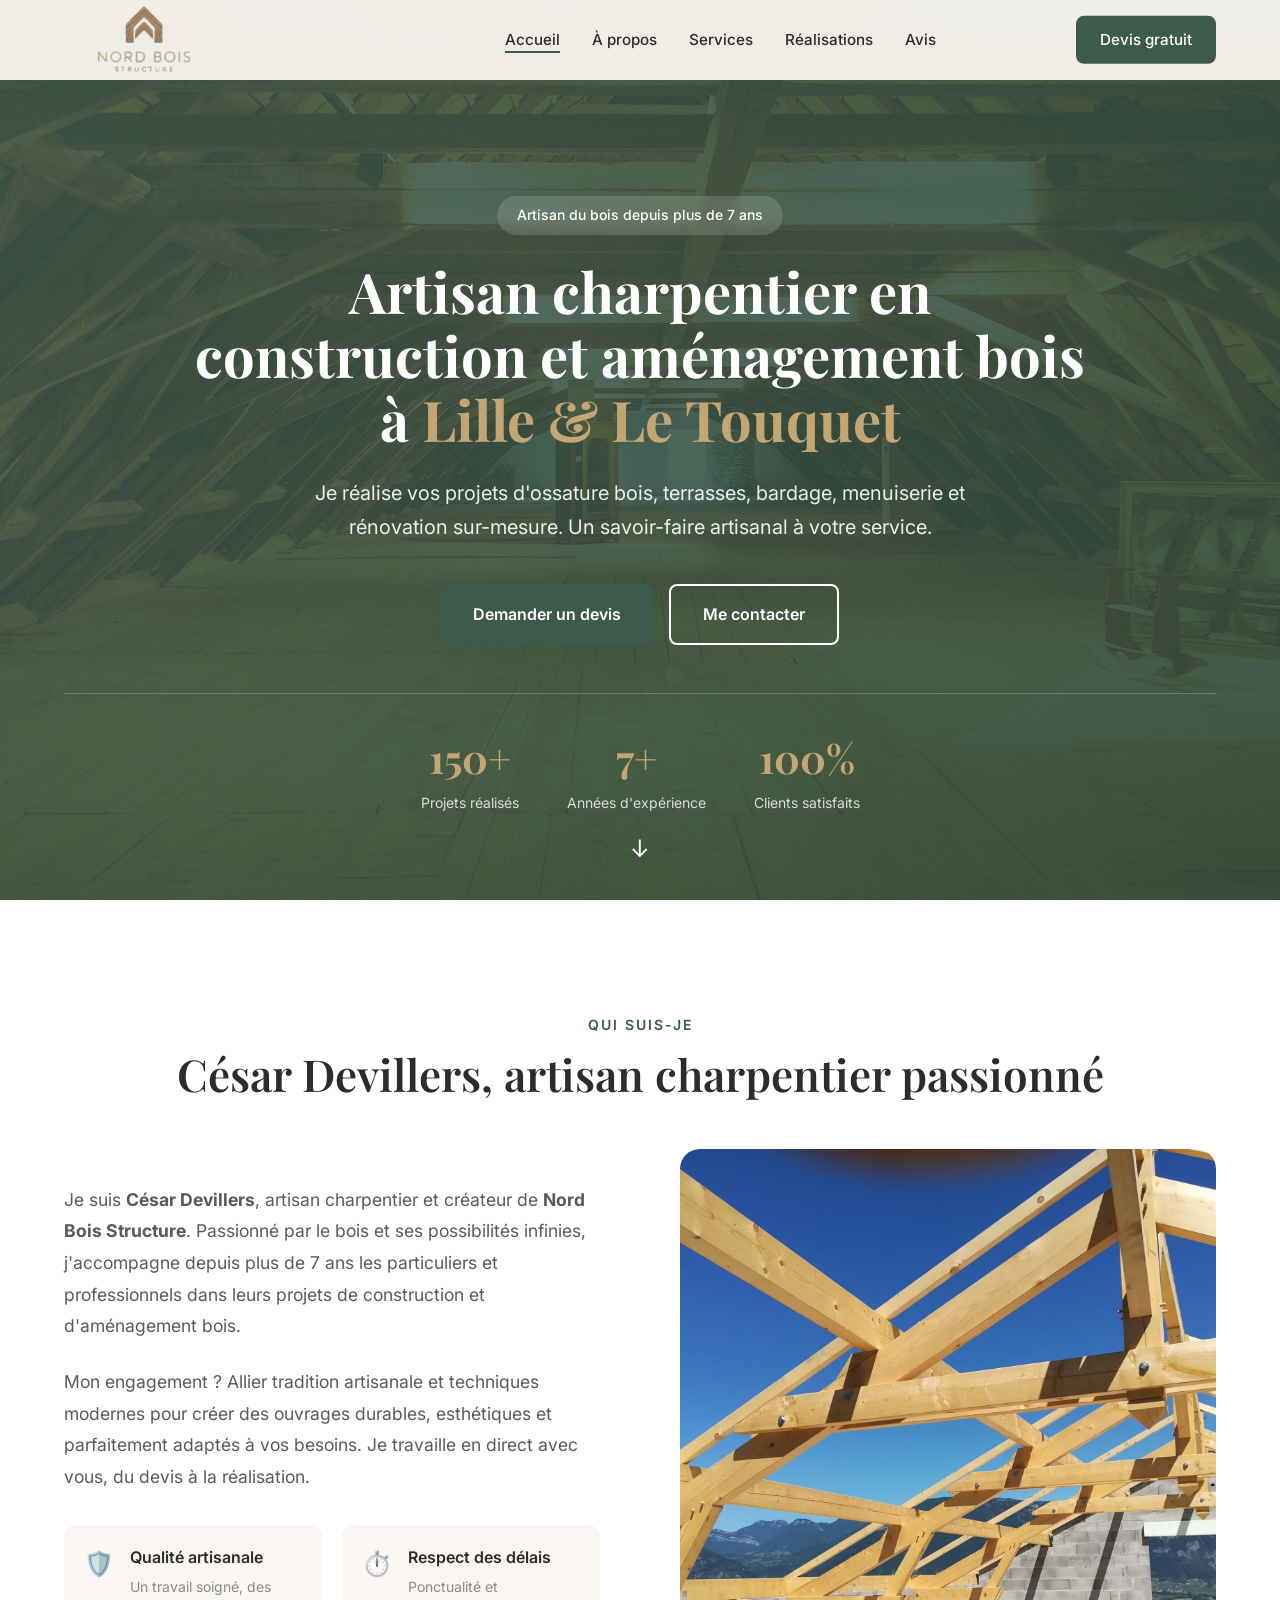
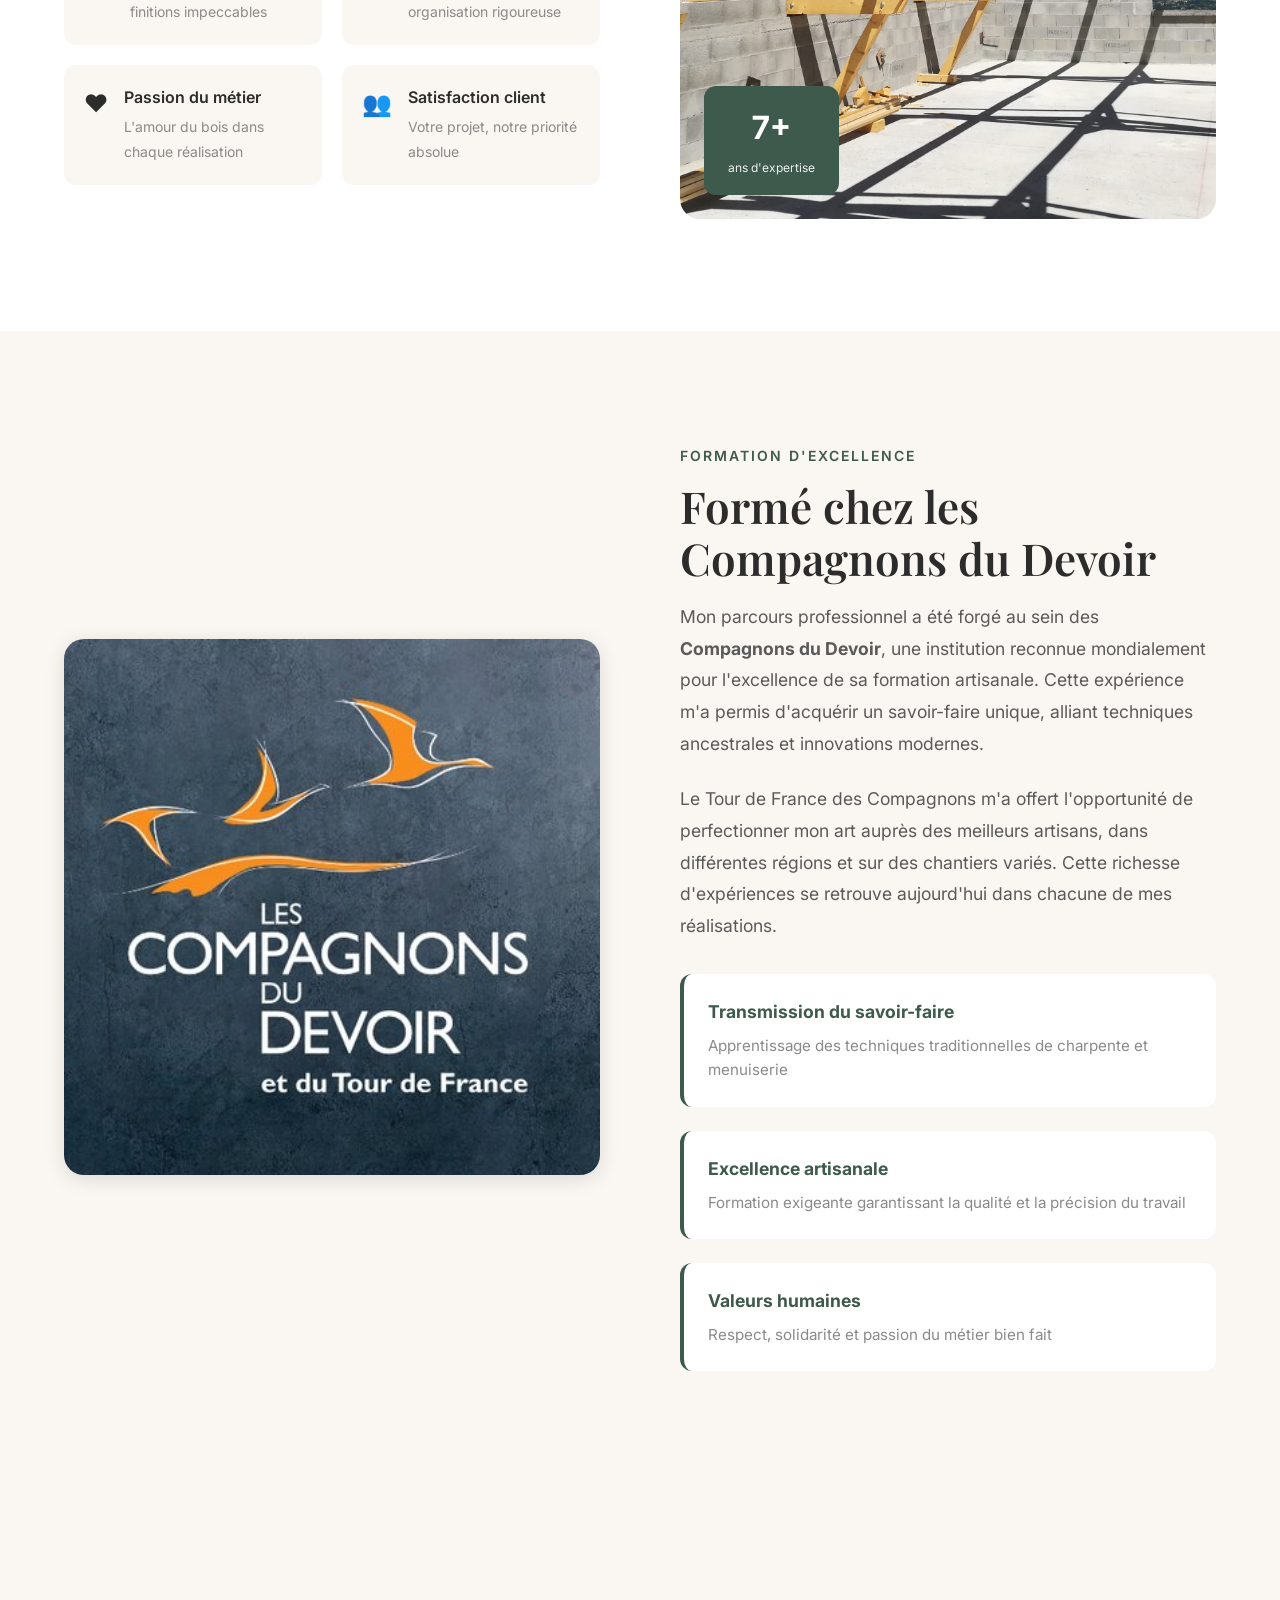
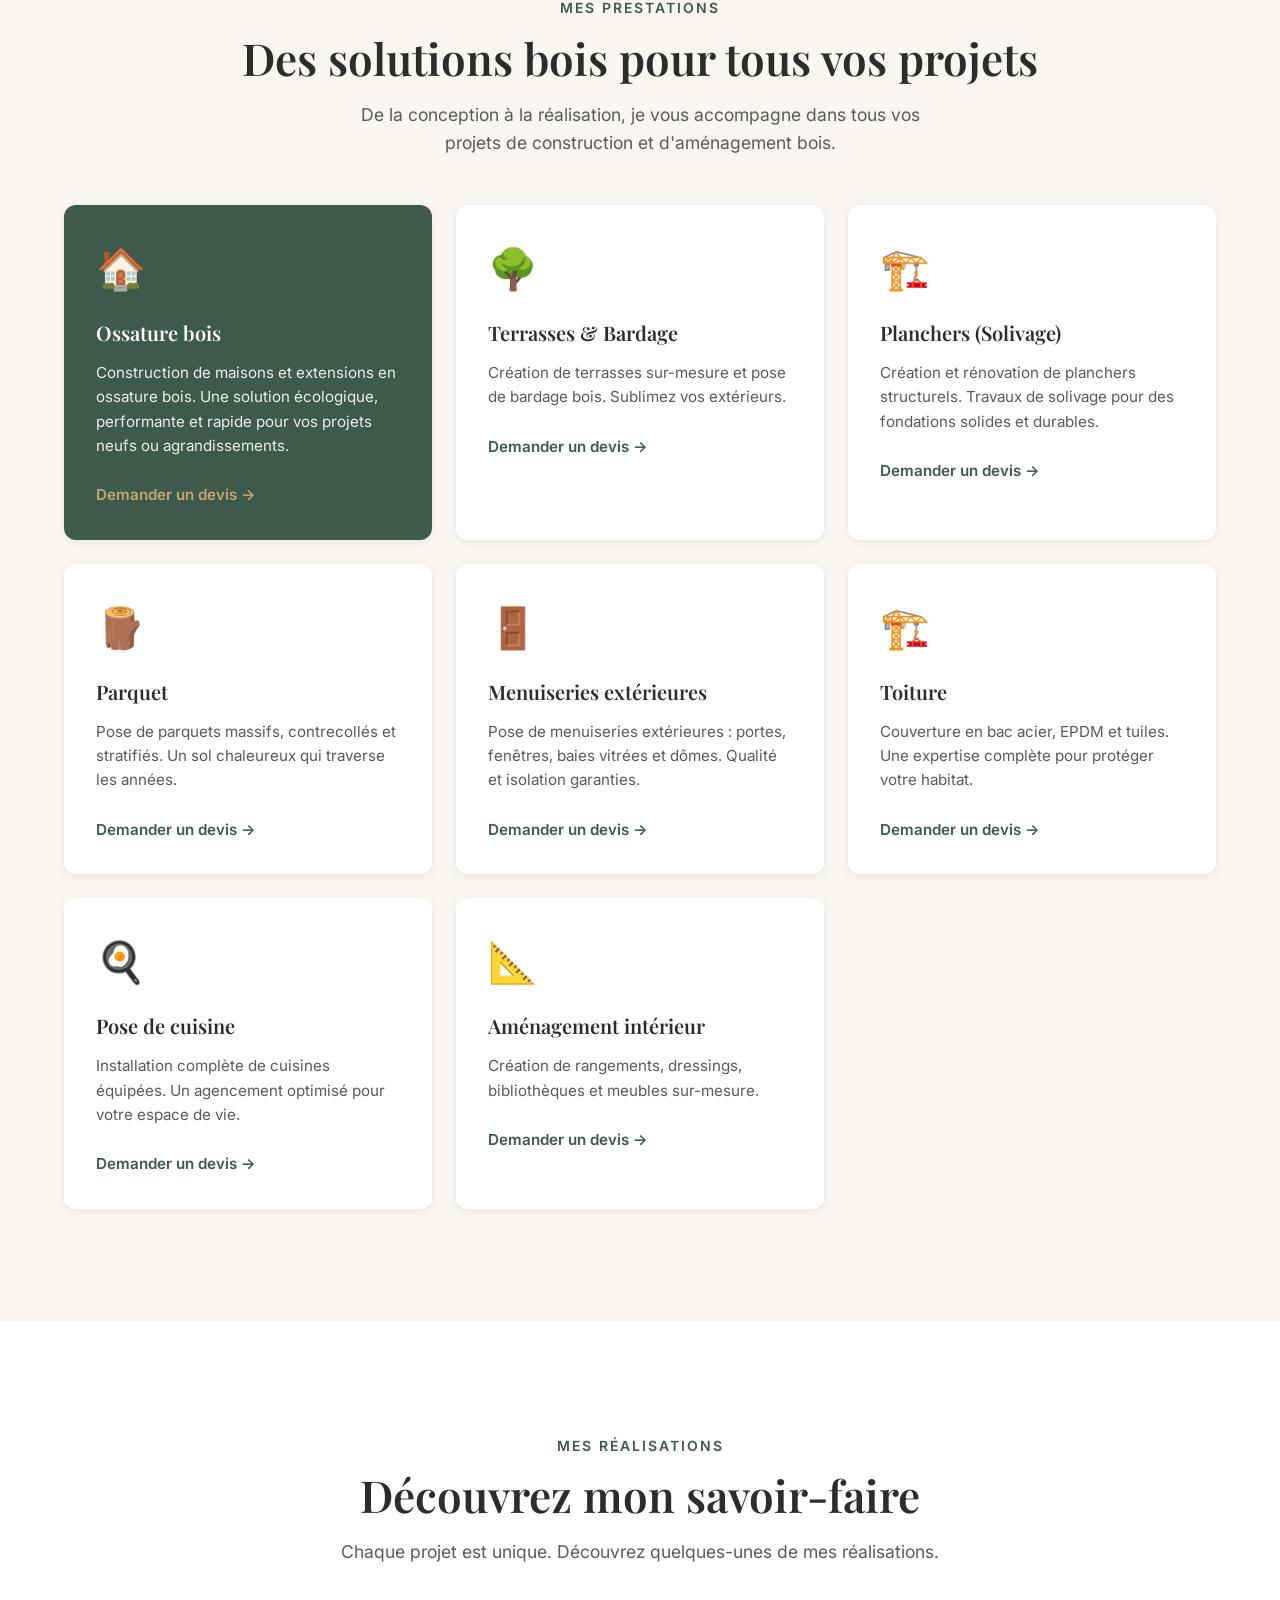
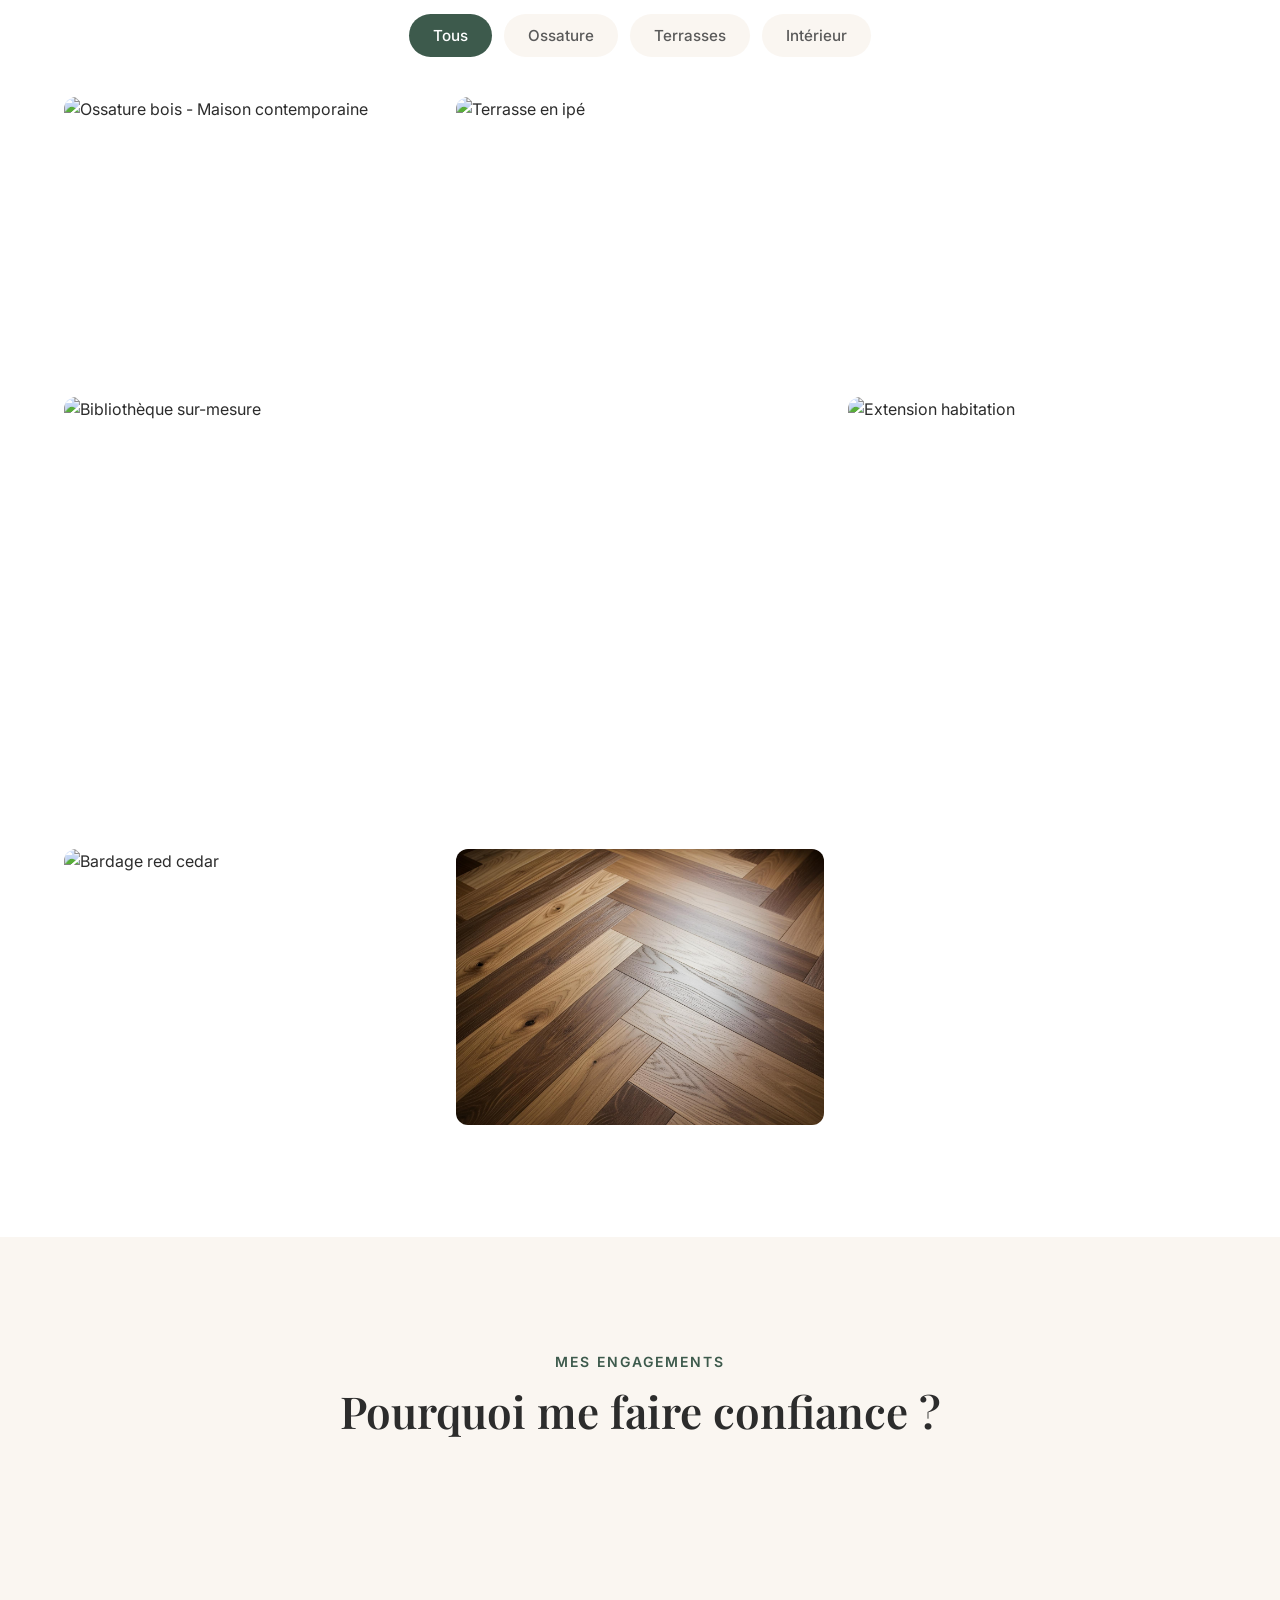
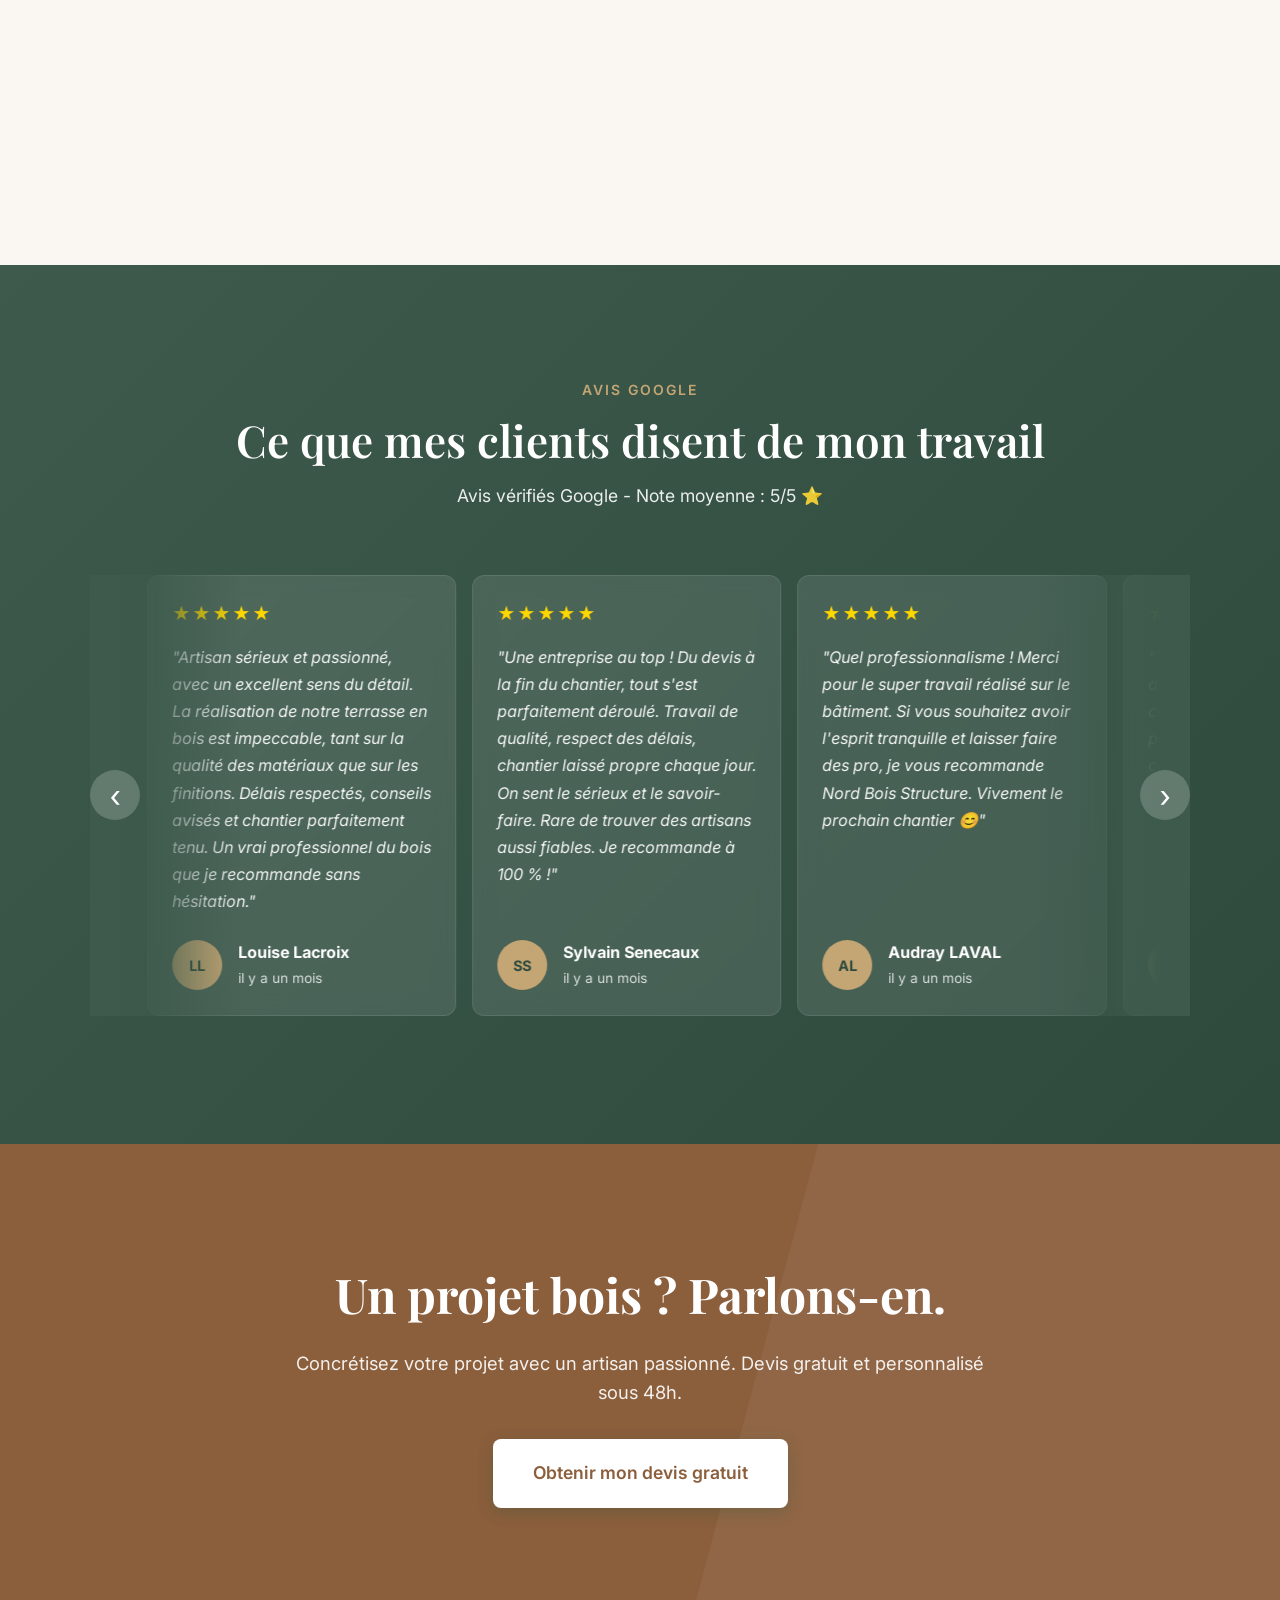
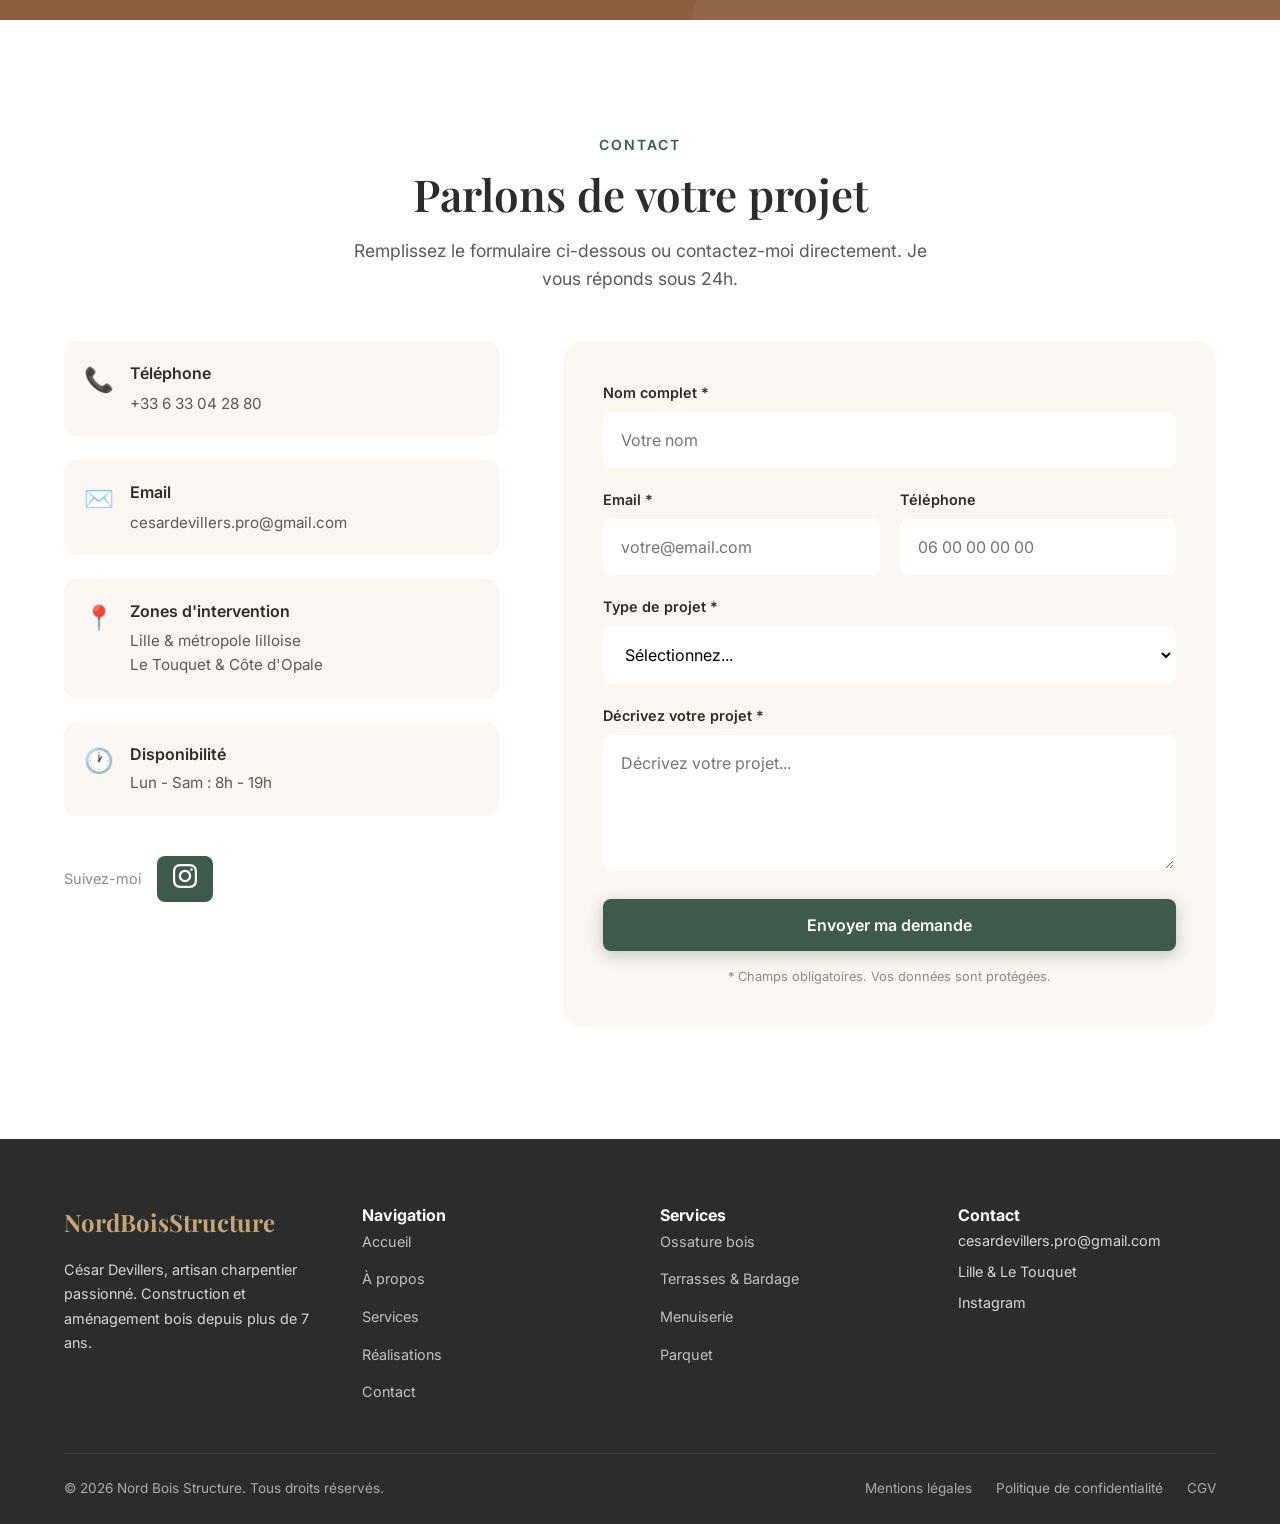
==== index.html @ 125dcd9b "Ajout section Compagnons du Devoir et agrandissement du logo" ====
<!DOCTYPE html>
<html lang="fr">
<head>
<!-- Google tag (gtag.js) -->
<script async src="https://www.googletagmanager.com/gtag/js?id=G-N9HP4LDD3Y"></script>
<script>
  window.dataLayer = window.dataLayer || [];
  function gtag(){dataLayer.push(arguments);}
  gtag('js', new Date());

  gtag('config', 'G-N9HP4LDD3Y');
</script>
    <meta charset="UTF-8">
    <meta name="viewport" content="width=device-width, initial-scale=1.0">
    <meta name="description" content="Nord Bois Structure - Expert en construction et aménagement bois à Lille & Le Touquet. Ossature bois, terrasses, bardage, menuiserie et rénovation sur-mesure.">
    <meta name="keywords" content="construction bois, ossature bois, terrasse bois, bardage, menuiserie, Lille, Le Touquet, artisan bois">
    <title>Nord Bois Structure | Construction & Aménagement Bois à Lille & Le Touquet</title>
    <link rel="icon" type="image/svg+xml" href="assets/favicon.svg">
    <link rel="preconnect" href="https://fonts.googleapis.com">
    <link rel="preconnect" href="https://fonts.gstatic.com" crossorigin>
    <link href="https://fonts.googleapis.com/css2?family=Playfair+Display:wght@400;500;600;700&family=Inter:wght@300;400;500;600;700&display=swap" rel="stylesheet">
    <link rel="stylesheet" href="css/style.css?v=10">
</head>
<body>
    <header class="header" id="header">
        <nav class="nav container">
            <a href="#" class="nav__logo">
                <img src="assets/logo.png?v=5" alt="Nord Bois Structure" class="nav__logo-img">
            </a>
            <div class="nav__menu" id="nav-menu">
                <ul class="nav__list nav__list--center">
                    <li><a href="#accueil" class="nav__link">Accueil</a></li>
                    <li><a href="#apropos" class="nav__link">À propos</a></li>
                    <li><a href="#services" class="nav__link">Services</a></li>
                    <li><a href="#realisations" class="nav__link">Réalisations</a></li>
                    <li><a href="#temoignages" class="nav__link">Avis</a></li>
                </ul>
                <a href="#contact" class="nav__link nav__link--cta">Devis gratuit</a>
                <button class="nav__close" id="nav-close" aria-label="Fermer">×</button>
            </div>
            <button class="nav__toggle" id="nav-toggle" aria-label="Menu">☰</button>
        </nav>
    </header>

    <main>
        <section class="hero" id="accueil">
            <div class="hero__overlay"></div>
            <div class="hero__content container">
                <span class="hero__badge">Artisan du bois depuis plus de 7 ans</span>
                <h1 class="hero__title">Artisan charpentier en construction et aménagement bois à <span class="text-accent">Lille & Le Touquet</span></h1>
                <p class="hero__subtitle">Je réalise vos projets d'ossature bois, terrasses, bardage, menuiserie et rénovation sur-mesure. Un savoir-faire artisanal à votre service.</p>
                <div class="hero__buttons">
                    <a href="#contact" class="btn btn--primary">Demander un devis</a>
                    <a href="#contact" class="btn btn--secondary">Me contacter</a>
                </div>
                <div class="hero__stats">
                    <div class="hero__stat"><span class="hero__stat-number">150+</span><span class="hero__stat-label">Projets réalisés</span></div>
                    <div class="hero__stat"><span class="hero__stat-number">7+</span><span class="hero__stat-label">Années d'expérience</span></div>
                    <div class="hero__stat"><span class="hero__stat-number">100%</span><span class="hero__stat-label">Clients satisfaits</span></div>
                </div>
            </div>
            <a href="#apropos" class="hero__scroll" aria-label="Défiler">↓</a>
        </section>

        <section class="about section" id="apropos">
            <div class="container">
                <div class="section__header">
                    <span class="section__subtitle">Qui suis-je</span>
                    <h2 class="section__title">César Devillers, artisan charpentier passionné</h2>
                </div>
                <div class="about__grid">
                    <div class="about__content">
                        <p>Je suis <strong>César Devillers</strong>, artisan charpentier et créateur de <strong>Nord Bois Structure</strong>. Passionné par le bois et ses possibilités infinies, j'accompagne depuis plus de 7 ans les particuliers et professionnels dans leurs projets de construction et d'aménagement bois.</p>
                        <p>Mon engagement ? Allier tradition artisanale et techniques modernes pour créer des ouvrages durables, esthétiques et parfaitement adaptés à vos besoins. Je travaille en direct avec vous, du devis à la réalisation.</p>
                        <div class="about__values">
                            <div class="about__value"><div class="about__value-icon">🛡️</div><div><h3>Qualité artisanale</h3><p>Un travail soigné, des finitions impeccables</p></div></div>
                            <div class="about__value"><div class="about__value-icon">⏱️</div><div><h3>Respect des délais</h3><p>Ponctualité et organisation rigoureuse</p></div></div>
                            <div class="about__value"><div class="about__value-icon">❤️</div><div><h3>Passion du métier</h3><p>L'amour du bois dans chaque réalisation</p></div></div>
                            <div class="about__value"><div class="about__value-icon">👥</div><div><h3>Satisfaction client</h3><p>Votre projet, notre priorité absolue</p></div></div>
                        </div>
                    </div>
                    <div class="about__image">
                        <div class="about__image-wrapper">
                            <div class="about__image-placeholder"></div>
                            <div class="about__image-badge"><span>7+</span><small>ans d'expertise</small></div>
                        </div>
                    </div>
                </div>
            </div>
        </section>

        <section class="compagnons section">
            <div class="container">
                <div class="compagnons__grid">
                    <div class="compagnons__image">
                        <img src="assets/Compagnons-du-devoir-8.jpg" alt="Compagnons du Devoir" class="compagnons__img">
                    </div>
                    <div class="compagnons__content">
                        <span class="section__subtitle">Formation d'excellence</span>
                        <h2 class="section__title">Formé chez les Compagnons du Devoir</h2>
                        <p>Mon parcours professionnel a été forgé au sein des <strong>Compagnons du Devoir</strong>, une institution reconnue mondialement pour l'excellence de sa formation artisanale. Cette expérience m'a permis d'acquérir un savoir-faire unique, alliant techniques ancestrales et innovations modernes.</p>
                        <p>Le Tour de France des Compagnons m'a offert l'opportunité de perfectionner mon art auprès des meilleurs artisans, dans différentes régions et sur des chantiers variés. Cette richesse d'expériences se retrouve aujourd'hui dans chacune de mes réalisations.</p>
                        <div class="compagnons__highlights">
                            <div class="compagnons__highlight">
                                <strong>Transmission du savoir-faire</strong>
                                <p>Apprentissage des techniques traditionnelles de charpente et menuiserie</p>
                            </div>
                            <div class="compagnons__highlight">
                                <strong>Excellence artisanale</strong>
                                <p>Formation exigeante garantissant la qualité et la précision du travail</p>
                            </div>
                            <div class="compagnons__highlight">
                                <strong>Valeurs humaines</strong>
                                <p>Respect, solidarité et passion du métier bien fait</p>
                            </div>
                        </div>
                    </div>
                </div>
            </div>
        </section>

        <section class="services section" id="services">
            <div class="container">
                <div class="section__header">
                    <span class="section__subtitle">Mes prestations</span>
                    <h2 class="section__title">Des solutions bois pour tous vos projets</h2>
                    <p class="section__description">De la conception à la réalisation, je vous accompagne dans tous vos projets de construction et d'aménagement bois.</p>
                </div>
                <div class="services__grid">
                    <article class="service-card service-card--featured"><div class="service-card__icon">🏠</div><h3>Ossature bois</h3><p>Construction de maisons et extensions en ossature bois. Une solution écologique, performante et rapide pour vos projets neufs ou agrandissements.</p><a href="#contact" class="service-card__link">Demander un devis →</a></article>
                    <article class="service-card"><div class="service-card__icon">🌳</div><h3>Terrasses & Bardage</h3><p>Création de terrasses sur-mesure et pose de bardage bois. Sublimez vos extérieurs.</p><a href="#contact" class="service-card__link">Demander un devis →</a></article>
                    <article class="service-card"><div class="service-card__icon">🏗️</div><h3>Planchers (Solivage)</h3><p>Création et rénovation de planchers structurels. Travaux de solivage pour des fondations solides et durables.</p><a href="#contact" class="service-card__link">Demander un devis →</a></article>
                    <article class="service-card"><div class="service-card__icon">🪵</div><h3>Parquet</h3><p>Pose de parquets massifs, contrecollés et stratifiés. Un sol chaleureux qui traverse les années.</p><a href="#contact" class="service-card__link">Demander un devis →</a></article>
                    <article class="service-card"><div class="service-card__icon">🚪</div><h3>Menuiseries extérieures</h3><p>Pose de menuiseries extérieures : portes, fenêtres, baies vitrées et dômes. Qualité et isolation garanties.</p><a href="#contact" class="service-card__link">Demander un devis →</a></article>
                    <article class="service-card"><div class="service-card__icon">🏗️</div><h3>Toiture</h3><p>Couverture en bac acier, EPDM et tuiles. Une expertise complète pour protéger votre habitat.</p><a href="#contact" class="service-card__link">Demander un devis →</a></article>
                    <article class="service-card"><div class="service-card__icon">🍳</div><h3>Pose de cuisine</h3><p>Installation complète de cuisines équipées. Un agencement optimisé pour votre espace de vie.</p><a href="#contact" class="service-card__link">Demander un devis →</a></article>
                    <article class="service-card"><div class="service-card__icon">📐</div><h3>Aménagement intérieur</h3><p>Création de rangements, dressings, bibliothèques et meubles sur-mesure.</p><a href="#contact" class="service-card__link">Demander un devis →</a></article>
                </div>
            </div>
        </section>

        <section class="gallery section" id="realisations">
            <div class="container">
                <div class="section__header">
                    <span class="section__subtitle">Mes réalisations</span>
                    <h2 class="section__title">Découvrez mon savoir-faire</h2>
                    <p class="section__description">Chaque projet est unique. Découvrez quelques-unes de mes réalisations.</p>
                </div>
                <div class="gallery__filters">
                    <button class="gallery__filter active" data-filter="all">Tous</button>
                    <button class="gallery__filter" data-filter="ossature">Ossature</button>
                    <button class="gallery__filter" data-filter="terrasse">Terrasses</button>
                    <button class="gallery__filter" data-filter="interieur">Intérieur</button>
                </div>
                <div class="gallery__grid">
                    <div class="gallery__item" data-category="ossature"><img src="assets/view-modern-construction-site.jpg" alt="Ossature bois - Maison contemporaine" class="gallery__img"><div class="gallery__overlay"><span>Ossature bois</span><h3>Maison contemporaine</h3></div></div>
                    <div class="gallery__item" data-category="terrasse"><img src="assets/terrace-with-wooden-table-plants.jpg" alt="Terrasse en ipé" class="gallery__img"><div class="gallery__overlay"><span>Terrasse</span><h3>Terrasse en ipé</h3></div></div>
                    <div class="gallery__item gallery__item--large" data-category="interieur"><img src="assets/daniel-chen-SoNaNOFT974-unsplash.jpg" alt="Bibliothèque sur-mesure" class="gallery__img"><div class="gallery__overlay"><span>Intérieur</span><h3>Bibliothèque sur-mesure</h3></div></div>
                    <div class="gallery__item" data-category="ossature"><img src="assets/photorealistic-wooden-house-with-timber-structure.jpg" alt="Extension habitation" class="gallery__img"><div class="gallery__overlay"><span>Extension</span><h3>Extension habitation</h3></div></div>
                    <div class="gallery__item" data-category="terrasse"><img src="assets/wooden-panels-with-striped-pattern-background.jpg" alt="Bardage red cedar" class="gallery__img"><div class="gallery__overlay"><span>Bardage</span><h3>Bardage red cedar</h3></div></div>
                    <div class="gallery__item" data-category="interieur"><img src="assets/herringbone-wood-flooring-texture.jpg" alt="Parquet point de Hongrie" class="gallery__img"><div class="gallery__overlay"><span>Parquet</span><h3>Parquet point de Hongrie</h3></div></div>
                </div>
            </div>
        </section>

        <section class="commitments section">
            <div class="container">
                <div class="section__header section__header--center">
                    <span class="section__subtitle">Mes engagements</span>
                    <h2 class="section__title">Pourquoi me faire confiance ?</h2>
                </div>
                <div class="commitments__grid">
                    <div class="commitment"><div class="commitment__icon">📋</div><h3>Devis gratuit</h3><p>Estimation détaillée et transparente, sans engagement.</p></div>
                    <div class="commitment"><div class="commitment__icon">⏰</div><h3>Respect des délais</h3><p>Planning rigoureux et communication régulière.</p></div>
                    <div class="commitment"><div class="commitment__icon">🌲</div><h3>Matériaux de qualité</h3><p>Sélection rigoureuse de bois certifiés et durables.</p></div>
                    <div class="commitment"><div class="commitment__icon">✨</div><h3>Travail sur-mesure</h3><p>Chaque projet est unique, adapté à vos besoins.</p></div>
                    <div class="commitment"><div class="commitment__icon">👍</div><h3>Garantie satisfaction</h3><p>Votre satisfaction est notre priorité absolue.</p></div>
                </div>
            </div>
        </section>

        <section class="testimonials section" id="temoignages">
            <div class="container">
                <div class="section__header">
                    <span class="section__subtitle">Avis Google</span>
                    <h2 class="section__title">Ce que mes clients disent de mon travail</h2>
                    <p class="section__description">Avis vérifiés Google - Note moyenne : 5/5 ⭐</p>
                </div>
                <div class="testimonials__slider-wrapper">
                    <button class="testimonials__arrow testimonials__arrow--prev" aria-label="Avis précédent">‹</button>
                    <div class="testimonials__slider" data-total-original="7">
                    <!-- Clone des 3 derniers avis pour transition fluide vers la gauche -->
                    <div class="testimonial testimonial--clone">
                        <div class="testimonial__stars">★★★★★</div>
                        <blockquote>"Super boulot pour la pose du parquet, travail propre et soigné. Je recommande"</blockquote>
                        <div class="testimonial__author">
                            <div class="testimonial__avatar">AB</div>
                            <div><strong>Aurélien Boitte</strong><span>il y a un mois</span></div>
                        </div>
                    </div>
                    <div class="testimonial testimonial--clone">
                        <div class="testimonial__stars">★★★★★</div>
                        <blockquote>"Excellent travail de la part de Nord Bois Structure pour nos travaux de toiture, bardage et plancher. Travail rapide, soigné et de qualité. Le timing annoncé a été respecté de A à Z. Je referais appel à eux sans hésiter, vous pouvez leur confier vos projets les yeux fermés !"</blockquote>
                        <div class="testimonial__author">
                            <div class="testimonial__avatar">GD</div>
                            <div><strong>Gregory DESCHEEMAEKER</strong><span>il y a un mois</span></div>
                        </div>
                    </div>
                    <div class="testimonial testimonial--clone">
                        <div class="testimonial__stars">★★★★★</div>
                        <blockquote>"Travail soigné pour des travaux de charpente, carport, bardage et terrasse. Merci César on est ravi du rendu"</blockquote>
                        <div class="testimonial__author">
                            <div class="testimonial__avatar">GG</div>
                            <div><strong>Gauthier GROMEZ</strong><span>il y a un mois</span></div>
                        </div>
                    </div>
                    <!-- Avis originaux -->
                    <div class="testimonial">
                        <div class="testimonial__stars">★★★★★</div>
                        <blockquote>"Artisan sérieux et passionné, avec un excellent sens du détail. La réalisation de notre terrasse en bois est impeccable, tant sur la qualité des matériaux que sur les finitions. Délais respectés, conseils avisés et chantier parfaitement tenu. Un vrai professionnel du bois que je recommande sans hésitation."</blockquote>
                        <div class="testimonial__author">
                            <div class="testimonial__avatar">LL</div>
                            <div><strong>Louise Lacroix</strong><span>il y a un mois</span></div>
                        </div>
                    </div>
                    <div class="testimonial">
                        <div class="testimonial__stars">★★★★★</div>
                        <blockquote>"Une entreprise au top ! Du devis à la fin du chantier, tout s'est parfaitement déroulé. Travail de qualité, respect des délais, chantier laissé propre chaque jour. On sent le sérieux et le savoir-faire. Rare de trouver des artisans aussi fiables. Je recommande à 100 % !"</blockquote>
                        <div class="testimonial__author">
                            <div class="testimonial__avatar">SS</div>
                            <div><strong>Sylvain Senecaux</strong><span>il y a un mois</span></div>
                        </div>
                    </div>
                    <div class="testimonial">
                        <div class="testimonial__stars">★★★★★</div>
                        <blockquote>"Quel professionnalisme ! Merci pour le super travail réalisé sur le bâtiment. Si vous souhaitez avoir l'esprit tranquille et laisser faire des pro, je vous recommande Nord Bois Structure. Vivement le prochain chantier 😊"</blockquote>
                        <div class="testimonial__author">
                            <div class="testimonial__avatar">AL</div>
                            <div><strong>Audray LAVAL</strong><span>il y a un mois</span></div>
                        </div>
                    </div>
                    <div class="testimonial">
                        <div class="testimonial__stars">★★★★★</div>
                        <blockquote>"Travail sérieux. Pose du parquet de qualité avec un rendu conforme aux attentes. Artisan professionnel et digne de confiance."</blockquote>
                        <div class="testimonial__author">
                            <div class="testimonial__avatar">FG</div>
                            <div><strong>Foucauld G</strong><span>il y a un mois</span></div>
                        </div>
                    </div>
                    <div class="testimonial">
                        <div class="testimonial__stars">★★★★★</div>
                        <blockquote>"Super boulot pour la pose du parquet, travail propre et soigné. Je recommande"</blockquote>
                        <div class="testimonial__author">
                            <div class="testimonial__avatar">AB</div>
                            <div><strong>Aurélien Boitte</strong><span>il y a un mois</span></div>
                        </div>
                    </div>
                    <div class="testimonial">
                        <div class="testimonial__stars">★★★★★</div>
                        <blockquote>"Excellent travail de la part de Nord Bois Structure pour nos travaux de toiture, bardage et plancher. Travail rapide, soigné et de qualité. Le timing annoncé a été respecté de A à Z. Je referais appel à eux sans hésiter, vous pouvez leur confier vos projets les yeux fermés !"</blockquote>
                        <div class="testimonial__author">
                            <div class="testimonial__avatar">GD</div>
                            <div><strong>Gregory DESCHEEMAEKER</strong><span>il y a un mois</span></div>
                        </div>
                    </div>
                    <div class="testimonial">
                        <div class="testimonial__stars">★★★★★</div>
                        <blockquote>"Travail soigné pour des travaux de charpente, carport, bardage et terrasse. Merci César on est ravi du rendu"</blockquote>
                        <div class="testimonial__author">
                            <div class="testimonial__avatar">GG</div>
                            <div><strong>Gauthier GROMEZ</strong><span>il y a un mois</span></div>
                        </div>
                    </div>
                    <!-- Clone des 3 premiers avis pour transition fluide vers la droite -->
                    <div class="testimonial testimonial--clone">
                        <div class="testimonial__stars">★★★★★</div>
                        <blockquote>"Artisan sérieux et passionné, avec un excellent sens du détail. La réalisation de notre terrasse en bois est impeccable, tant sur la qualité des matériaux que sur les finitions. Délais respectés, conseils avisés et chantier parfaitement tenu. Un vrai professionnel du bois que je recommande sans hésitation."</blockquote>
                        <div class="testimonial__author">
                            <div class="testimonial__avatar">LL</div>
                            <div><strong>Louise Lacroix</strong><span>il y a un mois</span></div>
                        </div>
                    </div>
                    <div class="testimonial testimonial--clone">
                        <div class="testimonial__stars">★★★★★</div>
                        <blockquote>"Une entreprise au top ! Du devis à la fin du chantier, tout s'est parfaitement déroulé. Travail de qualité, respect des délais, chantier laissé propre chaque jour. On sent le sérieux et le savoir-faire. Rare de trouver des artisans aussi fiables. Je recommande à 100 % !"</blockquote>
                        <div class="testimonial__author">
                            <div class="testimonial__avatar">SS</div>
                            <div><strong>Sylvain Senecaux</strong><span>il y a un mois</span></div>
                        </div>
                    </div>
                    <div class="testimonial testimonial--clone">
                        <div class="testimonial__stars">★★★★★</div>
                        <blockquote>"Quel professionnalisme ! Merci pour le super travail réalisé sur le bâtiment. Si vous souhaitez avoir l'esprit tranquille et laisser faire des pro, je vous recommande Nord Bois Structure. Vivement le prochain chantier 😊"</blockquote>
                        <div class="testimonial__author">
                            <div class="testimonial__avatar">AL</div>
                            <div><strong>Audray LAVAL</strong><span>il y a un mois</span></div>
                        </div>
                    </div>
                    </div>
                    <button class="testimonials__arrow testimonials__arrow--next" aria-label="Avis suivant">›</button>
                </div>
            </div>
        </section>

        <section class="cta section">
            <div class="container">
                <div class="cta__content">
                    <h2>Un projet bois ? Parlons-en.</h2>
                    <p>Concrétisez votre projet avec un artisan passionné. Devis gratuit et personnalisé sous 48h.</p>
                    <a href="#contact" class="btn btn--primary btn--large">Obtenir mon devis gratuit</a>
                </div>
            </div>
        </section>

        <section class="contact section" id="contact">
            <div class="container">
                <div class="section__header">
                    <span class="section__subtitle">Contact</span>
                    <h2 class="section__title">Parlons de votre projet</h2>
                    <p class="section__description">Remplissez le formulaire ci-dessous ou contactez-moi directement. Je vous réponds sous 24h.</p>
                </div>
                <div class="contact__grid">
                    <div class="contact__info">
                        <div class="contact__card"><div class="contact__icon">📞</div><div><h3>Téléphone</h3><a href="tel:+33633042880">+33 6 33 04 28 80</a></div></div>
                        <div class="contact__card"><div class="contact__icon">✉️</div><div><h3>Email</h3><a href="mailto:cesardevillers.pro@gmail.com">cesardevillers.pro@gmail.com</a></div></div>
                        <div class="contact__card"><div class="contact__icon">📍</div><div><h3>Zones d'intervention</h3><p>Lille & métropole lilloise<br>Le Touquet & Côte d'Opale</p></div></div>
                        <div class="contact__card"><div class="contact__icon">🕐</div><div><h3>Disponibilité</h3><p>Lun - Sam : 8h - 19h</p></div></div>
                        <div class="contact__social"><span>Suivez-moi</span><a href="https://www.instagram.com/nord.bois.structure59?utm_source=ig_web_button_share_sheet&igsh=ZDNlZDc0MzIxNw==" target="_blank" rel="noopener" class="contact__social-link"><svg width="24" height="24" viewBox="0 0 24 24" fill="currentColor" aria-label="Instagram"><path d="M12 2.163c3.204 0 3.584.012 4.85.07 3.252.148 4.771 1.691 4.919 4.919.058 1.265.069 1.645.069 4.849 0 3.205-.012 3.584-.069 4.849-.149 3.225-1.664 4.771-4.919 4.919-1.266.058-1.644.07-4.85.07-3.204 0-3.584-.012-4.849-.07-3.26-.149-4.771-1.699-4.919-4.92-.058-1.265-.07-1.644-.07-4.849 0-3.204.013-3.583.07-4.849.149-3.227 1.664-4.771 4.919-4.919 1.266-.057 1.645-.069 4.849-.069zm0-2.163c-3.259 0-3.667.014-4.947.072-4.358.2-6.78 2.618-6.98 6.98-.059 1.281-.073 1.689-.073 4.948 0 3.259.014 3.668.072 4.948.2 4.358 2.618 6.78 6.98 6.98 1.281.058 1.689.072 4.948.072 3.259 0 3.668-.014 4.948-.072 4.354-.2 6.782-2.618 6.979-6.98.059-1.28.073-1.689.073-4.948 0-3.259-.014-3.667-.072-4.947-.196-4.354-2.617-6.78-6.979-6.98-1.281-.059-1.69-.073-4.949-.073zm0 5.838c-3.403 0-6.162 2.759-6.162 6.162s2.759 6.163 6.162 6.163 6.162-2.759 6.162-6.163c0-3.403-2.759-6.162-6.162-6.162zm0 10.162c-2.209 0-4-1.79-4-4 0-2.209 1.791-4 4-4s4 1.791 4 4c0 2.21-1.791 4-4 4zm6.406-11.845c-.796 0-1.441.645-1.441 1.44s.645 1.44 1.441 1.44c.795 0 1.439-.645 1.439-1.44s-.644-1.44-1.439-1.44z"/></svg></a></div>
                    </div>
                    <form class="contact__form" id="contact-form" action="https://formsubmit.co/cesardevillers.pro@gmail.com" method="POST">
                        <input type="hidden" name="_subject" value="Nouvelle demande de devis - Nord Bois Structure">
                        <input type="hidden" name="_captcha" value="false">
                        <input type="hidden" name="_template" value="table">
                        <div class="form__group"><label for="name">Nom complet *</label><input type="text" id="name" name="name" required placeholder="Votre nom"></div>
                        <div class="form__row">
                            <div class="form__group"><label for="email">Email *</label><input type="email" id="email" name="email" required placeholder="votre@email.com"></div>
                            <div class="form__group"><label for="phone">Téléphone</label><input type="tel" id="phone" name="phone" placeholder="06 00 00 00 00"></div>
                        </div>
                        <div class="form__group"><label for="project">Type de projet *</label><select id="project" name="project" required><option value="">Sélectionnez...</option><option value="ossature">Ossature bois</option><option value="terrasse">Terrasse</option><option value="bardage">Bardage</option><option value="parquet">Plancher / Parquet</option><option value="menuiserie">Menuiserie</option><option value="toiture">Toiture</option><option value="cuisine">Pose de cuisine</option><option value="amenagement">Aménagement intérieur</option><option value="autre">Autre</option></select></div>
                        <div class="form__group"><label for="message">Décrivez votre projet *</label><textarea id="message" name="message" rows="5" required placeholder="Décrivez votre projet..."></textarea></div>
                        <button type="submit" class="btn btn--primary btn--full">Envoyer ma demande</button>
                        <p class="form__notice">* Champs obligatoires. Vos données sont protégées.</p>
                    </form>
                </div>
            </div>
        </section>
    </main>

    <footer class="footer">
        <div class="container">
            <div class="footer__grid">
                <div class="footer__brand"><h3>NordBoisStructure</h3><p>César Devillers, artisan charpentier passionné. Construction et aménagement bois depuis plus de 7 ans.</p></div>
                <div class="footer__links"><h4>Navigation</h4><ul><li><a href="#accueil">Accueil</a></li><li><a href="#apropos">À propos</a></li><li><a href="#services">Services</a></li><li><a href="#realisations">Réalisations</a></li><li><a href="#contact">Contact</a></li></ul></div>
                <div class="footer__links"><h4>Services</h4><ul><li><a href="#services">Ossature bois</a></li><li><a href="#services">Terrasses & Bardage</a></li><li><a href="#services">Menuiserie</a></li><li><a href="#services">Parquet</a></li></ul></div>
                <div class="footer__contact"><h4>Contact</h4><p>cesardevillers.pro@gmail.com</p><p>Lille & Le Touquet</p><a href="https://www.instagram.com/nordboisstructure/" target="_blank" rel="noopener">Instagram</a></div>
            </div>
            <div class="footer__bottom"><p>© 2026 Nord Bois Structure. Tous droits réservés.</p><div class="footer__legal-links"><a href="mentions-legales.html">Mentions légales</a><a href="politique-confidentialite.html">Politique de confidentialité</a><a href="conditions-generales-vente.html">CGV</a></div></div>
        </div>
    </footer>

    <a href="#contact" class="floating-cta" aria-label="Demander un devis">Devis</a>

    <div class="lightbox" id="lightbox"><button class="lightbox__close" aria-label="Fermer">×</button><img src="" alt="" class="lightbox__img"><button class="lightbox__prev" aria-label="Précédent">‹</button><button class="lightbox__next" aria-label="Suivant">›</button></div>

    <script src="js/main.js"></script>
</body>
</html>
---- css/style.css ----
/* ===== CSS Variables ===== */
:root {
    --color-primary: #3D5A4C;
    --color-primary-dark: #2E4A3D;
    --color-primary-light: #4D6A5C;
    --color-secondary: #8B5E3C;
    --color-secondary-light: #a67c5b;
    --color-accent: #C4A574;
    --color-cream: #FAF6F1;
    --color-cream-dark: #F0E9E0;
    --color-white: #FFFFFF;
    --color-text: #2C2C2C;
    --color-text-light: #5A5A5A;
    --color-text-muted: #8A8A8A;
    --font-heading: 'Playfair Display', Georgia, serif;
    --font-body: 'Inter', -apple-system, BlinkMacSystemFont, sans-serif;
    --shadow-sm: 0 2px 8px rgba(0,0,0,0.08);
    --shadow-md: 0 4px 20px rgba(0,0,0,0.12);
    --shadow-lg: 0 8px 40px rgba(0,0,0,0.16);
    --radius-sm: 8px;
    --radius-md: 12px;
    --radius-lg: 20px;
    --transition: 0.3s ease;
    --container-width: 1200px;
    --header-height: 80px;
}

/* ===== Reset & Base ===== */
*, *::before, *::after { box-sizing: border-box; margin: 0; padding: 0; }
html { scroll-behavior: smooth; font-size: 16px; }
body {
    font-family: var(--font-body);
    color: var(--color-text);
    background: var(--color-cream);
    line-height: 1.6;
    overflow-x: hidden;
}
img { max-width: 100%; height: auto; display: block; }
a { text-decoration: none; color: inherit; transition: var(--transition); }
ul { list-style: none; }
button { cursor: pointer; border: none; background: none; font-family: inherit; }
input, textarea, select { font-family: inherit; font-size: inherit; }

/* ===== Utility Classes ===== */
.container { width: 100%; max-width: var(--container-width); margin: 0 auto; padding: 0 1.5rem; }
.text-accent { color: var(--color-primary); }
.section { padding: 5rem 0; }
@media (min-width: 768px) { .section { padding: 7rem 0; } }

/* ===== Section Headers ===== */
.section__header { text-align: center; margin-bottom: 3rem; }
.section__subtitle {
    display: inline-block;
    font-size: 0.875rem;
    font-weight: 600;
    text-transform: uppercase;
    letter-spacing: 2px;
    color: var(--color-primary);
    margin-bottom: 0.75rem;
}
.section__title {
    font-family: var(--font-heading);
    font-size: clamp(1.75rem, 4vw, 2.75rem);
    font-weight: 600;
    color: var(--color-text);
    line-height: 1.2;
    margin-bottom: 1rem;
}
.section__description {
    font-size: 1.1rem;
    color: var(--color-text-light);
    max-width: 600px;
    margin: 0 auto;
}

/* ===== Buttons ===== */
.btn {
    display: inline-flex;
    align-items: center;
    justify-content: center;
    gap: 0.5rem;
    padding: 1rem 2rem;
    font-size: 1rem;
    font-weight: 600;
    border-radius: var(--radius-sm);
    transition: var(--transition);
    min-height: 52px;
}
.btn--primary {
    background: var(--color-primary);
    color: var(--color-white);
    box-shadow: 0 4px 15px rgba(45, 90, 61, 0.3);
}
.btn--primary:hover {
    background: var(--color-primary-dark);
    transform: translateY(-2px);
    box-shadow: 0 6px 20px rgba(45, 90, 61, 0.4);
}
.btn--secondary {
    background: var(--color-white);
    color: var(--color-primary);
    border: 2px solid var(--color-primary);
}
.btn--secondary:hover { background: var(--color-primary); color: var(--color-white); }
.btn--large { padding: 1.25rem 2.5rem; font-size: 1.1rem; }
.btn--full { width: 100%; }

/* ===== Header & Navigation ===== */
.header {
    position: fixed;
    top: 0;
    left: 0;
    width: 100%;
    height: var(--header-height);
    background: rgba(250, 246, 241, 0.95);
    backdrop-filter: blur(10px);
    z-index: 1000;
    transition: var(--transition);
}
.header.scrolled { box-shadow: var(--shadow-sm); }
.nav { 
    display: flex; 
    align-items: center; 
    justify-content: space-between; 
    height: 100%;
    position: relative;
}
.nav__logo-img {
    height: 160px;
    width: auto;
    object-fit: contain;
    margin: -40px 0;
}
@media (max-width: 768px) {
    .nav__logo-img { height: 85px; margin: -15px 0; }
}
.nav__menu {
    flex: 1;
    display: flex;
    justify-content: center;
    position: relative;
}
.nav__list--center {
    display: flex;
    align-items: center;
    gap: 2rem;
}
.nav__menu > .nav__link--cta {
    position: absolute;
    right: 0;
    top: 50%;
    transform: translateY(-50%);
}
.nav__list { display: flex; align-items: center; gap: 2rem; }
.nav__link {
    font-size: 0.95rem;
    font-weight: 500;
    color: var(--color-text);
    position: relative;
}
.nav__link::after {
    content: '';
    position: absolute;
    bottom: -4px;
    left: 0;
    width: 0;
    height: 2px;
    background: var(--color-primary);
    transition: var(--transition);
}
.nav__link:hover::after, .nav__link.active::after { width: 100%; }
.nav__link--cta {
    background: var(--color-primary);
    color: var(--color-white) !important;
    padding: 0.75rem 1.5rem;
    border-radius: var(--radius-sm);
}
.nav__link--cta::after { display: none; }
.nav__link--cta:hover { background: var(--color-primary-dark); }
.nav__toggle, .nav__close { display: none; font-size: 1.5rem; color: var(--color-text); }

@media (max-width: 968px) {
    .nav__menu {
        position: fixed;
        top: 0;
        right: -100%;
        width: 80%;
        max-width: 400px;
        height: 100vh;
        background: var(--color-white);
        padding: 6rem 2rem 2rem;
        box-shadow: var(--shadow-lg);
        transition: var(--transition);
        transform: none;
        left: auto;
    }
    .nav__menu.active { right: 0; }
    .nav__menu { flex-direction: column; justify-content: flex-start; align-items: flex-start; }
    .nav__list--center { flex-direction: column; gap: 1.5rem; align-items: flex-start; }
    .nav__menu > .nav__link--cta { position: static; transform: none; margin-top: 1rem; }
    .nav__list { flex-direction: column; gap: 1.5rem; align-items: flex-start; }
    .nav__link { font-size: 1.1rem; }
    .nav__close {
        display: block;
        position: absolute;
        top: 1.5rem;
        right: 1.5rem;
        font-size: 2rem;
    }
    .nav__toggle { display: block; }
}

/* ===== Hero Section ===== */
.hero {
    position: relative;
    min-height: 100vh;
    display: flex;
    align-items: center;
    background: linear-gradient(135deg, rgba(61, 90, 76, 0.85) 0%, rgba(46, 74, 61, 0.9) 100%), url('../assets/ossature-bois.jpg') center/cover no-repeat;
    overflow: hidden;
}
.hero__overlay {
    position: absolute;
    inset: 0;
    background: url('data:image/svg+xml,<svg xmlns="http://www.w3.org/2000/svg" viewBox="0 0 100 100"><defs><pattern id="grain" width="100" height="100" patternUnits="userSpaceOnUse"><circle cx="25" cy="25" r="1" fill="rgba(255,255,255,0.03)"/><circle cx="75" cy="75" r="1" fill="rgba(255,255,255,0.03)"/><circle cx="50" cy="10" r="0.5" fill="rgba(255,255,255,0.02)"/></pattern></defs><rect width="100" height="100" fill="url(%23grain)"/></svg>');
    opacity: 0.5;
}
.hero__content {
    position: relative;
    z-index: 2;
    padding-top: calc(var(--header-height) + 2rem);
    text-align: center;
    color: var(--color-white);
}
.hero__badge {
    display: inline-block;
    padding: 0.5rem 1.25rem;
    background: rgba(255,255,255,0.15);
    border-radius: 50px;
    font-size: 0.875rem;
    font-weight: 500;
    margin-bottom: 1.5rem;
    backdrop-filter: blur(5px);
}
.hero__title {
    font-family: var(--font-heading);
    font-size: clamp(2rem, 5vw, 3.5rem);
    font-weight: 700;
    line-height: 1.15;
    margin-bottom: 1.5rem;
    max-width: 900px;
    margin-left: auto;
    margin-right: auto;
}
.hero__title .text-accent { color: var(--color-accent); }
.hero__subtitle {
    font-size: clamp(1rem, 2vw, 1.25rem);
    opacity: 0.9;
    max-width: 700px;
    margin: 0 auto 2.5rem;
    line-height: 1.7;
}
.hero__buttons { display: flex; flex-wrap: wrap; gap: 1rem; justify-content: center; margin-bottom: 3rem; }
.hero__buttons .btn--secondary { background: transparent; border-color: var(--color-white); color: var(--color-white); }
.hero__buttons .btn--secondary:hover { background: var(--color-white); color: var(--color-primary); }
.hero__stats {
    display: flex;
    justify-content: center;
    gap: 3rem;
    flex-wrap: wrap;
    padding-top: 2rem;
    border-top: 1px solid rgba(255,255,255,0.2);
}
.hero__stat { text-align: center; }
.hero__stat-number {
    display: block;
    font-family: var(--font-heading);
    font-size: 2.5rem;
    font-weight: 700;
    color: var(--color-accent);
}
.hero__stat-label { font-size: 0.875rem; opacity: 0.8; }
.hero__scroll {
    position: absolute;
    bottom: 2rem;
    left: 50%;
    transform: translateX(-50%);
    color: var(--color-white);
    font-size: 1.5rem;
    animation: bounce 2s infinite;
}
@keyframes bounce {
    0%, 20%, 50%, 80%, 100% { transform: translateX(-50%) translateY(0); }
    40% { transform: translateX(-50%) translateY(-10px); }
    60% { transform: translateX(-50%) translateY(-5px); }
}

/* ===== About Section ===== */
.about { background: var(--color-white); }
.about__grid {
    display: grid;
    grid-template-columns: 1fr;
    gap: 3rem;
    align-items: center;
}
@media (min-width: 968px) { .about__grid { grid-template-columns: 1fr 1fr; gap: 5rem; } }
.about__content p { font-size: 1.1rem; color: var(--color-text-light); margin-bottom: 1.5rem; line-height: 1.8; }
.about__values { display: grid; grid-template-columns: 1fr; gap: 1.25rem; margin-top: 2rem; }
@media (min-width: 500px) { .about__values { grid-template-columns: 1fr 1fr; } }
.about__value {
    display: flex;
    gap: 1rem;
    padding: 1.25rem;
    background: var(--color-cream);
    border-radius: var(--radius-md);
    transition: var(--transition);
}
.about__value:hover { transform: translateY(-3px); box-shadow: var(--shadow-sm); }
.about__value-icon { font-size: 1.5rem; }
.about__value h3 { font-size: 1rem; font-weight: 600; margin-bottom: 0.25rem; }
.about__value p { font-size: 0.875rem; color: var(--color-text-muted); margin: 0; }
.about__image { position: relative; }
.about__image-wrapper { position: relative; border-radius: var(--radius-lg); overflow: hidden; }
.about__image-placeholder {
    width: 100%;
    aspect-ratio: 4/5;
    background: url('../assets/charpente-construction-bois-toit-scaled.jpg') center/cover no-repeat;
    position: relative;
}
.about__image-badge {
    position: absolute;
    bottom: 1.5rem;
    left: 1.5rem;
    background: var(--color-primary);
    color: var(--color-white);
    padding: 1rem 1.5rem;
    border-radius: var(--radius-md);
    text-align: center;
}
.about__image-badge span { display: block; font-size: 2rem; font-weight: 700; }
.about__image-badge small { font-size: 0.75rem; opacity: 0.9; }

/* ===== Compagnons Section ===== */
.compagnons { background: var(--color-cream); }
.compagnons__grid {
    display: grid;
    grid-template-columns: 1fr;
    gap: 3rem;
    align-items: center;
}
@media (min-width: 968px) { 
    .compagnons__grid { 
        grid-template-columns: 1fr 1fr; 
        gap: 5rem; 
    } 
}
.compagnons__image {
    order: 2;
}
@media (min-width: 968px) {
    .compagnons__image {
        order: 1;
    }
    .compagnons__content {
        order: 2;
    }
}
.compagnons__img {
    width: 100%;
    height: auto;
    border-radius: var(--radius-lg);
    box-shadow: var(--shadow-md);
}
.compagnons__content p {
    font-size: 1.1rem;
    color: var(--color-text-light);
    margin-bottom: 1.5rem;
    line-height: 1.8;
}
.compagnons__highlights {
    display: grid;
    gap: 1.5rem;
    margin-top: 2rem;
}
.compagnons__highlight {
    padding: 1.5rem;
    background: var(--color-white);
    border-radius: var(--radius-md);
    border-left: 4px solid var(--color-primary);
    transition: var(--transition);
}
.compagnons__highlight:hover {
    transform: translateX(5px);
    box-shadow: var(--shadow-sm);
}
.compagnons__highlight strong {
    display: block;
    font-size: 1.1rem;
    color: var(--color-primary);
    margin-bottom: 0.5rem;
}
.compagnons__highlight p {
    font-size: 0.95rem;
    color: var(--color-text-muted);
    margin: 0;
    line-height: 1.6;
}

/* ===== Services Section ===== */
.services { background: var(--color-cream); }
.services__grid {
    display: grid;
    grid-template-columns: repeat(auto-fit, minmax(280px, 1fr));
    gap: 1.5rem;
}
.service-card {
    background: var(--color-white);
    padding: 2rem;
    border-radius: var(--radius-md);
    box-shadow: var(--shadow-sm);
    transition: var(--transition);
    position: relative;
    overflow: hidden;
}
.service-card::before {
    content: '';
    position: absolute;
    top: 0;
    left: 0;
    width: 100%;
    height: 4px;
    background: var(--color-primary);
    transform: scaleX(0);
    transform-origin: left;
    transition: var(--transition);
}
.service-card:hover { transform: translateY(-5px); box-shadow: var(--shadow-md); }
.service-card:hover::before { transform: scaleX(1); }
.service-card__icon { font-size: 2.5rem; margin-bottom: 1rem; }
.service-card h3 {
    font-family: var(--font-heading);
    font-size: 1.25rem;
    font-weight: 600;
    margin-bottom: 0.75rem;
    color: var(--color-text);
}
.service-card p { font-size: 0.95rem; color: var(--color-text-light); margin-bottom: 1.5rem; line-height: 1.6; }
.service-card__link {
    display: inline-flex;
    align-items: center;
    gap: 0.5rem;
    font-size: 0.95rem;
    font-weight: 600;
    color: var(--color-primary);
}
.service-card__link:hover { gap: 0.75rem; }
.service-card--featured { background: var(--color-primary); color: var(--color-white); }
.service-card--featured h3, .service-card--featured p { color: var(--color-white); }
.service-card--featured p { opacity: 0.9; }
.service-card--featured .service-card__link { color: var(--color-accent); }
.service-card--featured::before { background: var(--color-accent); }

/* ===== Gallery Section ===== */
.gallery { background: var(--color-white); }
.gallery__filters {
    display: flex;
    flex-wrap: wrap;
    justify-content: center;
    gap: 0.75rem;
    margin-bottom: 2.5rem;
}
.gallery__filter {
    padding: 0.75rem 1.5rem;
    font-size: 0.95rem;
    font-weight: 500;
    color: var(--color-text-light);
    background: var(--color-cream);
    border-radius: 50px;
    transition: var(--transition);
}
.gallery__filter:hover, .gallery__filter.active {
    background: var(--color-primary);
    color: var(--color-white);
}
.gallery__grid {
    display: grid;
    grid-template-columns: repeat(2, 1fr);
    gap: 1rem;
}
@media (min-width: 768px) {
    .gallery__grid { grid-template-columns: repeat(3, 1fr); gap: 1.5rem; }
}
.gallery__item {
    position: relative;
    border-radius: var(--radius-md);
    overflow: hidden;
    cursor: pointer;
}
.gallery__item--large { grid-column: span 2; }
@media (max-width: 767px) { .gallery__item--large { grid-column: span 1; } }
.gallery__img {
    width: 100%;
    height: 100%;
    object-fit: cover;
    aspect-ratio: 4/3;
    transition: transform 0.4s ease;
}
.gallery__item:hover .gallery__img { transform: scale(1.05); }
.gallery__item--large .gallery__img { aspect-ratio: 16/9; }
.gallery__placeholder {
    width: 100%;
    aspect-ratio: 4/3;
    background: linear-gradient(135deg, var(--color-secondary-light) 0%, var(--color-secondary) 100%);
    position: relative;
    display: flex;
    align-items: center;
    justify-content: center;
}
.gallery__placeholder::before {
    content: '🪵';
    font-size: 3rem;
    opacity: 0.3;
}
.gallery__placeholder::after {
    content: '';
    position: absolute;
    inset: 0;
    background: repeating-linear-gradient(
        90deg,
        transparent,
        transparent 20px,
        rgba(255,255,255,0.03) 20px,
        rgba(255,255,255,0.03) 40px
    );
}
.gallery__item--large .gallery__placeholder { aspect-ratio: 16/9; }
.gallery__overlay {
    position: absolute;
    inset: 0;
    background: linear-gradient(to top, rgba(0,0,0,0.8) 0%, transparent 60%);
    display: flex;
    flex-direction: column;
    justify-content: flex-end;
    padding: 1.5rem;
    color: var(--color-white);
    opacity: 0;
    transition: var(--transition);
}
.gallery__item:hover .gallery__overlay { opacity: 1; }
.gallery__overlay span { font-size: 0.75rem; text-transform: uppercase; letter-spacing: 1px; color: var(--color-accent); margin-bottom: 0.25rem; }
.gallery__overlay h3 { font-family: var(--font-heading); font-size: 1.1rem; font-weight: 600; }

/* ===== Commitments Section ===== */
.commitments { background: var(--color-cream); }
.commitments__grid {
    display: grid;
    grid-template-columns: repeat(auto-fit, minmax(200px, 1fr));
    gap: 2rem;
}
.commitment { text-align: center; padding: 1.5rem; }
.commitment__icon {
    width: 70px;
    height: 70px;
    display: flex;
    align-items: center;
    justify-content: center;
    margin: 0 auto 1rem;
    background: var(--color-white);
    border-radius: 50%;
    font-size: 1.75rem;
    box-shadow: var(--shadow-sm);
}
.commitment h3 { font-size: 1.1rem; font-weight: 600; margin-bottom: 0.5rem; }
.commitment p { font-size: 0.9rem; color: var(--color-text-light); }

/* ===== Testimonials Section ===== */
.testimonials {
    background: linear-gradient(135deg, var(--color-primary) 0%, var(--color-primary-dark) 100%);
    color: var(--color-white);
}
.testimonials .section__subtitle { color: var(--color-accent); }
.testimonials .section__title { color: var(--color-white); }
.testimonials .section__description { color: rgba(255,255,255,0.9); }
.testimonials__slider-wrapper {
    position: relative;
    max-width: 1100px;
    margin: 0 auto;
    padding: 0 70px;
    overflow: hidden;
}
/* Gradient fade effect on left side - covers partial cards */
.testimonials__slider-wrapper::before {
    content: '';
    position: absolute;
    left: 0;
    top: 1rem;
    bottom: 1rem;
    width: 150px;
    background: linear-gradient(to right, var(--color-primary) 0%, var(--color-primary) 20%, rgba(61, 90, 76, 0.8) 40%, rgba(61, 90, 76, 0.4) 70%, transparent 100%);
    pointer-events: none;
    z-index: 5;
}
/* Gradient fade effect on right side - covers partial cards */
.testimonials__slider-wrapper::after {
    content: '';
    position: absolute;
    right: 0;
    top: 1rem;
    bottom: 1rem;
    width: 150px;
    background: linear-gradient(to left, var(--color-primary) 0%, var(--color-primary) 20%, rgba(61, 90, 76, 0.8) 40%, rgba(61, 90, 76, 0.4) 70%, transparent 100%);
    pointer-events: none;
    z-index: 5;
}
.testimonials__arrow {
    z-index: 15;
}
.testimonials__slider {
    display: flex;
    gap: 1rem;
    overflow: visible;
    transition: transform 0.5s ease;
    padding: 1rem 0;
}
.testimonial {
    background: rgba(255,255,255,0.1);
    backdrop-filter: blur(10px);
    padding: 1.5rem;
    border-radius: var(--radius-md);
    border: 1px solid rgba(255,255,255,0.1);
    flex: 0 0 calc(33.333% - 0.67rem);
    min-height: 350px;
    display: flex;
    flex-direction: column;
    transition: var(--transition);
}
.testimonial blockquote {
    flex: 1;
}
@media (max-width: 1024px) {
    .testimonial { flex: 0 0 calc(50% - 0.75rem); }
}
@media (max-width: 768px) {
    .testimonial { flex: 0 0 100%; min-height: 300px; }
    .testimonials__slider-wrapper { padding: 0 50px; }
}
.testimonial__stars { color: #FFD700; font-size: 1.1rem; margin-bottom: 1rem; letter-spacing: 2px; }
.testimonial blockquote {
    font-size: 1rem;
    line-height: 1.7;
    margin-bottom: 1.5rem;
    font-style: italic;
    opacity: 0.95;
}
.testimonial__author { display: flex; align-items: center; gap: 1rem; }
.testimonial__avatar {
    width: 50px;
    height: 50px;
    background: var(--color-accent);
    color: var(--color-primary-dark);
    border-radius: 50%;
    display: flex;
    align-items: center;
    justify-content: center;
    font-weight: 700;
    font-size: 0.9rem;
}
.testimonial__author strong { display: block; font-size: 1rem; }
.testimonial__author span { font-size: 0.85rem; opacity: 0.8; }
.testimonials__arrow {
    position: absolute;
    top: 50%;
    transform: translateY(-50%);
    background: rgba(255,255,255,0.2);
    color: var(--color-white);
    border: none;
    width: 50px;
    height: 50px;
    border-radius: 50%;
    font-size: 2rem;
    cursor: pointer;
    transition: var(--transition);
    z-index: 10;
    display: flex;
    align-items: center;
    justify-content: center;
    backdrop-filter: blur(10px);
}
.testimonials__arrow:hover {
    background: rgba(255,255,255,0.3);
    transform: translateY(-50%) scale(1.1);
}
.testimonials__arrow--prev { left: 0; }
.testimonials__arrow--next { right: 0; }
@media (max-width: 768px) {
    .testimonials__slider-wrapper { padding: 0 50px; }
    .testimonials__arrow { width: 40px; height: 40px; font-size: 1.5rem; }
}

/* ===== CTA Section ===== */
.cta {
    background: var(--color-secondary);
    position: relative;
    overflow: hidden;
}
.cta::before {
    content: '';
    position: absolute;
    top: -50%;
    right: -20%;
    width: 60%;
    height: 200%;
    background: rgba(255,255,255,0.05);
    transform: rotate(15deg);
}
.cta__content {
    position: relative;
    text-align: center;
    color: var(--color-white);
    max-width: 700px;
    margin: 0 auto;
}
.cta__content h2 {
    font-family: var(--font-heading);
    font-size: clamp(2rem, 4vw, 3rem);
    font-weight: 700;
    margin-bottom: 1rem;
}
.cta__content p { font-size: 1.15rem; opacity: 0.9; margin-bottom: 2rem; }
.cta .btn--primary { background: var(--color-white); color: var(--color-secondary); }
.cta .btn--primary:hover { background: var(--color-cream); transform: translateY(-2px); }

/* ===== Contact Section ===== */
.contact { background: var(--color-white); }
.contact__grid {
    display: grid;
    grid-template-columns: 1fr;
    gap: 3rem;
}
@media (min-width: 968px) { .contact__grid { grid-template-columns: 1fr 1.5fr; gap: 4rem; } }
.contact__info { display: flex; flex-direction: column; gap: 1.5rem; }
.contact__card {
    display: flex;
    gap: 1rem;
    padding: 1.25rem;
    background: var(--color-cream);
    border-radius: var(--radius-md);
}
.contact__icon { font-size: 1.5rem; }
.contact__card h3 { font-size: 1rem; font-weight: 600; margin-bottom: 0.25rem; }
.contact__card p, .contact__card a { font-size: 0.95rem; color: var(--color-text-light); }
.contact__card a:hover { color: var(--color-primary); }
.contact__social { display: flex; align-items: center; gap: 1rem; margin-top: 1rem; }
.contact__social span { font-size: 0.9rem; color: var(--color-text-muted); }
.contact__social-link {
    padding: 0.5rem 1rem;
    background: var(--color-primary);
    color: var(--color-white);
    border-radius: var(--radius-sm);
    font-size: 0.9rem;
    font-weight: 500;
}
.contact__social-link:hover { background: var(--color-primary-dark); }
.contact__form {
    background: var(--color-cream);
    padding: 2rem;
    border-radius: var(--radius-lg);
}
@media (min-width: 768px) { .contact__form { padding: 2.5rem; } }
.form__group { margin-bottom: 1.25rem; }
.form__row { display: grid; grid-template-columns: 1fr; gap: 1.25rem; }
@media (min-width: 500px) { .form__row { grid-template-columns: 1fr 1fr; } }
.form__group label {
    display: block;
    font-size: 0.9rem;
    font-weight: 600;
    margin-bottom: 0.5rem;
    color: var(--color-text);
}
.form__group input,
.form__group select,
.form__group textarea {
    width: 100%;
    padding: 1rem;
    border: 2px solid transparent;
    border-radius: var(--radius-sm);
    background: var(--color-white);
    font-size: 1rem;
    transition: var(--transition);
}
.form__group input:focus,
.form__group select:focus,
.form__group textarea:focus {
    outline: none;
    border-color: var(--color-primary);
}
.form__group textarea { resize: vertical; min-height: 120px; }
.form__notice { font-size: 0.8rem; color: var(--color-text-muted); margin-top: 1rem; text-align: center; }

/* ===== Footer ===== */
.footer {
    background: var(--color-text);
    color: var(--color-white);
    padding: 4rem 0 0;
}
.footer__grid {
    display: grid;
    grid-template-columns: repeat(auto-fit, minmax(200px, 1fr));
    gap: 2.5rem;
    padding-bottom: 3rem;
    border-bottom: 1px solid rgba(255,255,255,0.1);
}
.footer__brand h3 {
    font-family: var(--font-heading);
    font-size: 1.5rem;
    margin-bottom: 1rem;
    color: var(--color-accent);
}
.footer__brand p { font-size: 0.9rem; opacity: 0.8; line-height: 1.7; }
.footer__title { font-size: 1rem; font-weight: 600; margin-bottom: 1.25rem; color: var(--color-white); }
.footer__links ul { display: flex; flex-direction: column; gap: 0.75rem; }
.footer__links a { font-size: 0.9rem; opacity: 0.7; transition: var(--transition); }
.footer__links a:hover { opacity: 1; color: var(--color-accent); }
.footer__contact p, .footer__contact a { font-size: 0.9rem; opacity: 0.8; margin-bottom: 0.5rem; display: block; }
.footer__contact a:hover { opacity: 1; color: var(--color-accent); }
.footer__bottom {
    display: flex;
    flex-wrap: wrap;
    justify-content: space-between;
    align-items: center;
    gap: 1rem;
    padding: 1.5rem 0;
}
.footer__bottom p { font-size: 0.85rem; opacity: 0.6; }
.footer__bottom a { font-size: 0.85rem; opacity: 0.6; }
.footer__bottom a:hover { opacity: 1; }
.footer__legal-links { display: flex; gap: 1.5rem; flex-wrap: wrap; }
.footer__legal-links a { font-size: 0.85rem; opacity: 0.6; transition: var(--transition); }
.footer__legal-links a:hover { opacity: 1; color: var(--color-accent); }

/* ===== Floating CTA ===== */
.floating-cta {
    position: fixed;
    bottom: 1.5rem;
    right: 1.5rem;
    background: var(--color-primary);
    color: var(--color-white);
    padding: 1rem 1.5rem;
    border-radius: 50px;
    font-weight: 600;
    font-size: 0.95rem;
    box-shadow: var(--shadow-lg);
    z-index: 999;
    transition: var(--transition);
    display: none;
}
.floating-cta:hover { background: var(--color-primary-dark); transform: translateY(-3px); }
@media (max-width: 768px) { .floating-cta { display: block; } }

/* ===== Lightbox ===== */
.lightbox {
    position: fixed;
    inset: 0;
    background: rgba(0,0,0,0.95);
    z-index: 2000;
    display: none;
    align-items: center;
    justify-content: center;
    padding: 2rem;
}
.lightbox.active { display: flex; }
.lightbox__close {
    position: absolute;
    top: 1.5rem;
    right: 1.5rem;
    color: var(--color-white);
    font-size: 2.5rem;
    opacity: 0.8;
    transition: var(--transition);
}
.lightbox__close:hover { opacity: 1; }
.lightbox__img { max-width: 90%; max-height: 85vh; border-radius: var(--radius-md); }
.lightbox__prev, .lightbox__next {
    position: absolute;
    top: 50%;
    transform: translateY(-50%);
    color: var(--color-white);
    font-size: 3rem;
    opacity: 0.8;
    transition: var(--transition);
    padding: 1rem;
}
.lightbox__prev { left: 1rem; }
.lightbox__next { right: 1rem; }
.lightbox__prev:hover, .lightbox__next:hover { opacity: 1; }

/* ===== Legal Pages ===== */
.header--static { position: relative; background: var(--color-cream); border-bottom: 1px solid var(--color-cream-dark); }
.legal-page { padding: 6rem 0 4rem; min-height: calc(100vh - 200px); }
.legal-page h1 { font-family: var(--font-heading); font-size: 2.5rem; color: var(--color-primary); margin-bottom: 0.5rem; }
.legal-page__updated { color: var(--color-text-muted); font-size: 0.9rem; margin-bottom: 3rem; }
.legal-section { margin-bottom: 2.5rem; }
.legal-section h2 { font-family: var(--font-heading); font-size: 1.4rem; color: var(--color-primary); margin-bottom: 1rem; padding-bottom: 0.5rem; border-bottom: 2px solid var(--color-accent); }
.legal-section h3 { font-size: 1.1rem; font-weight: 600; color: var(--color-text); margin: 1.5rem 0 0.75rem; }
.legal-section p { margin-bottom: 1rem; line-height: 1.8; }
.legal-section ul { margin: 1rem 0 1rem 1.5rem; }
.legal-section li { margin-bottom: 0.5rem; line-height: 1.7; }
.legal-section a { color: var(--color-primary); text-decoration: underline; }
.legal-section a:hover { color: var(--color-secondary); }
@media (max-width: 768px) {
    .legal-page h1 { font-size: 1.8rem; }
    .legal-section h2 { font-size: 1.2rem; }
}

/* ===== Animations ===== */
.fade-in { opacity: 0; transform: translateY(30px); transition: opacity 0.6s ease, transform 0.6s ease; }
.fade-in.visible { opacity: 1; transform: translateY(0); }

/* ===== Responsive Adjustments ===== */
@media (max-width: 480px) {
    .hero__stats { gap: 1.5rem; }
    .hero__stat-number { font-size: 2rem; }
    .btn { padding: 0.875rem 1.5rem; font-size: 0.95rem; }
    .section { padding: 4rem 0; }
}
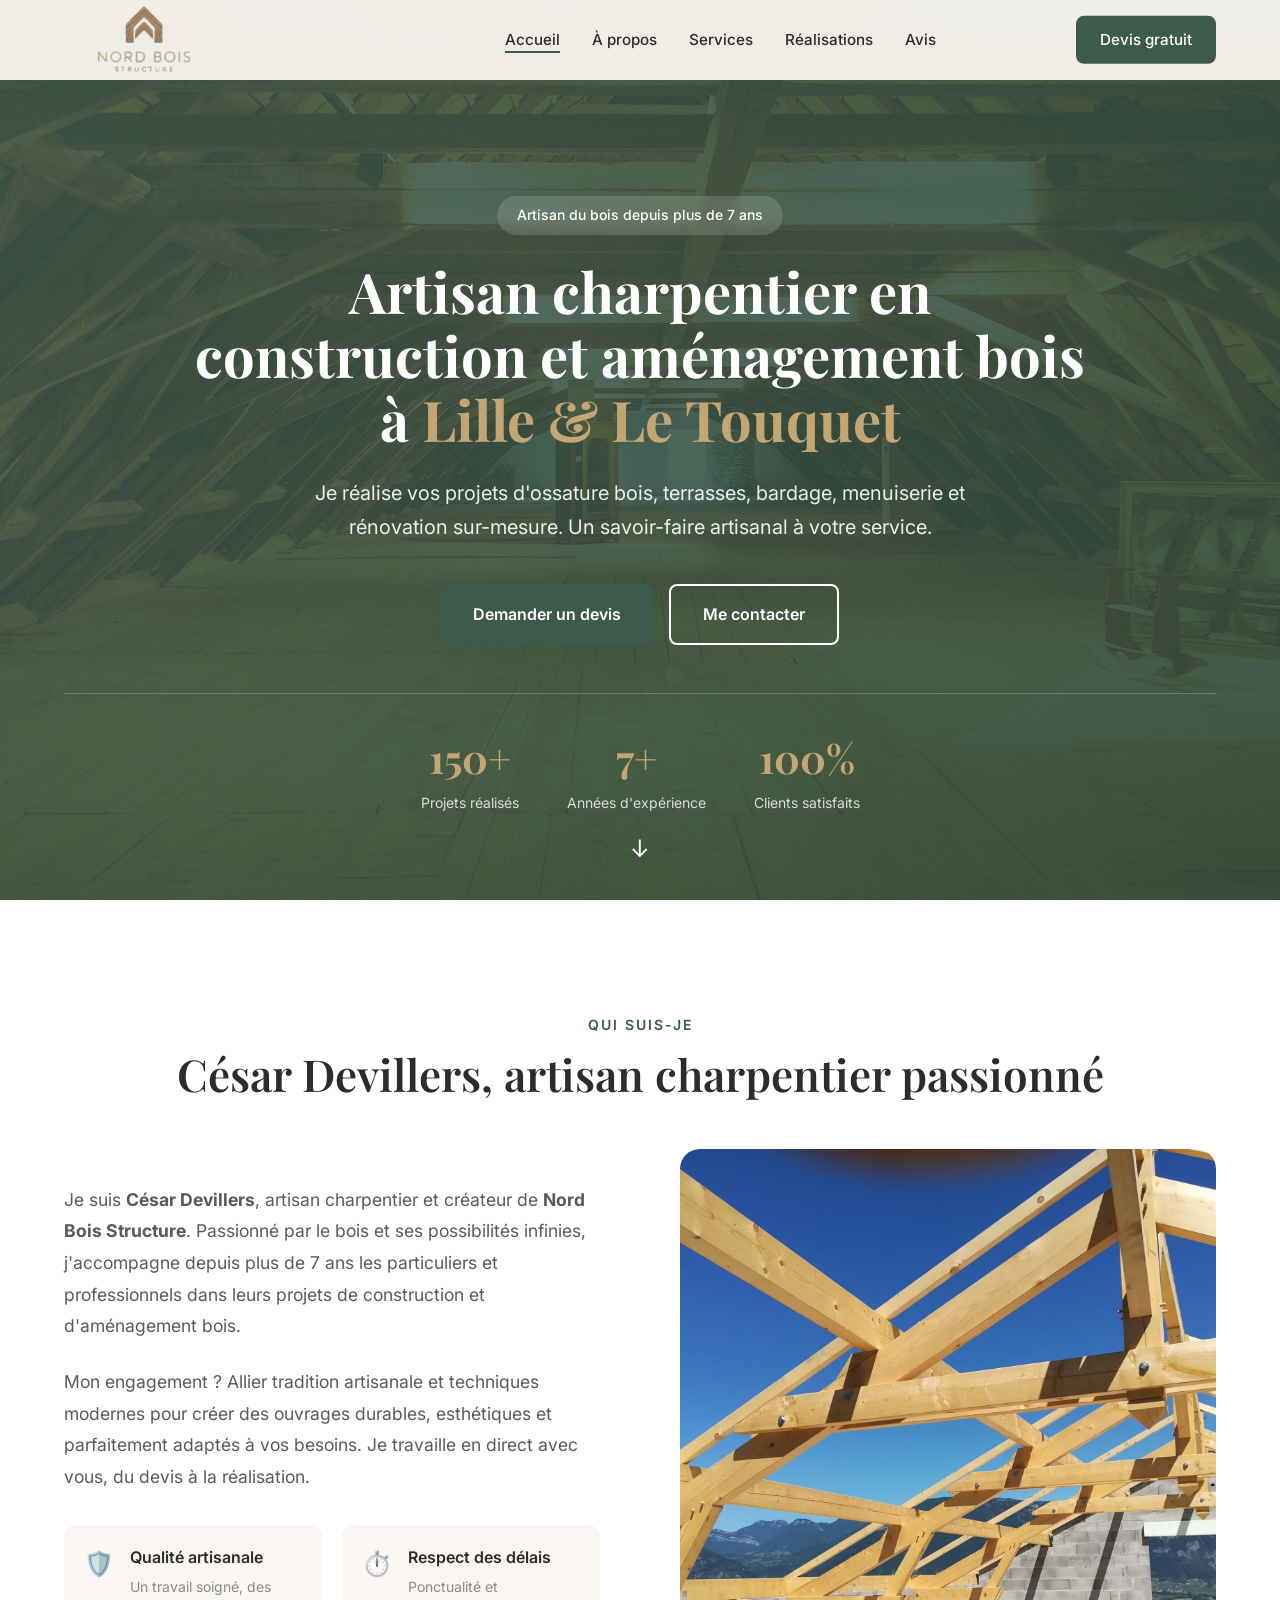
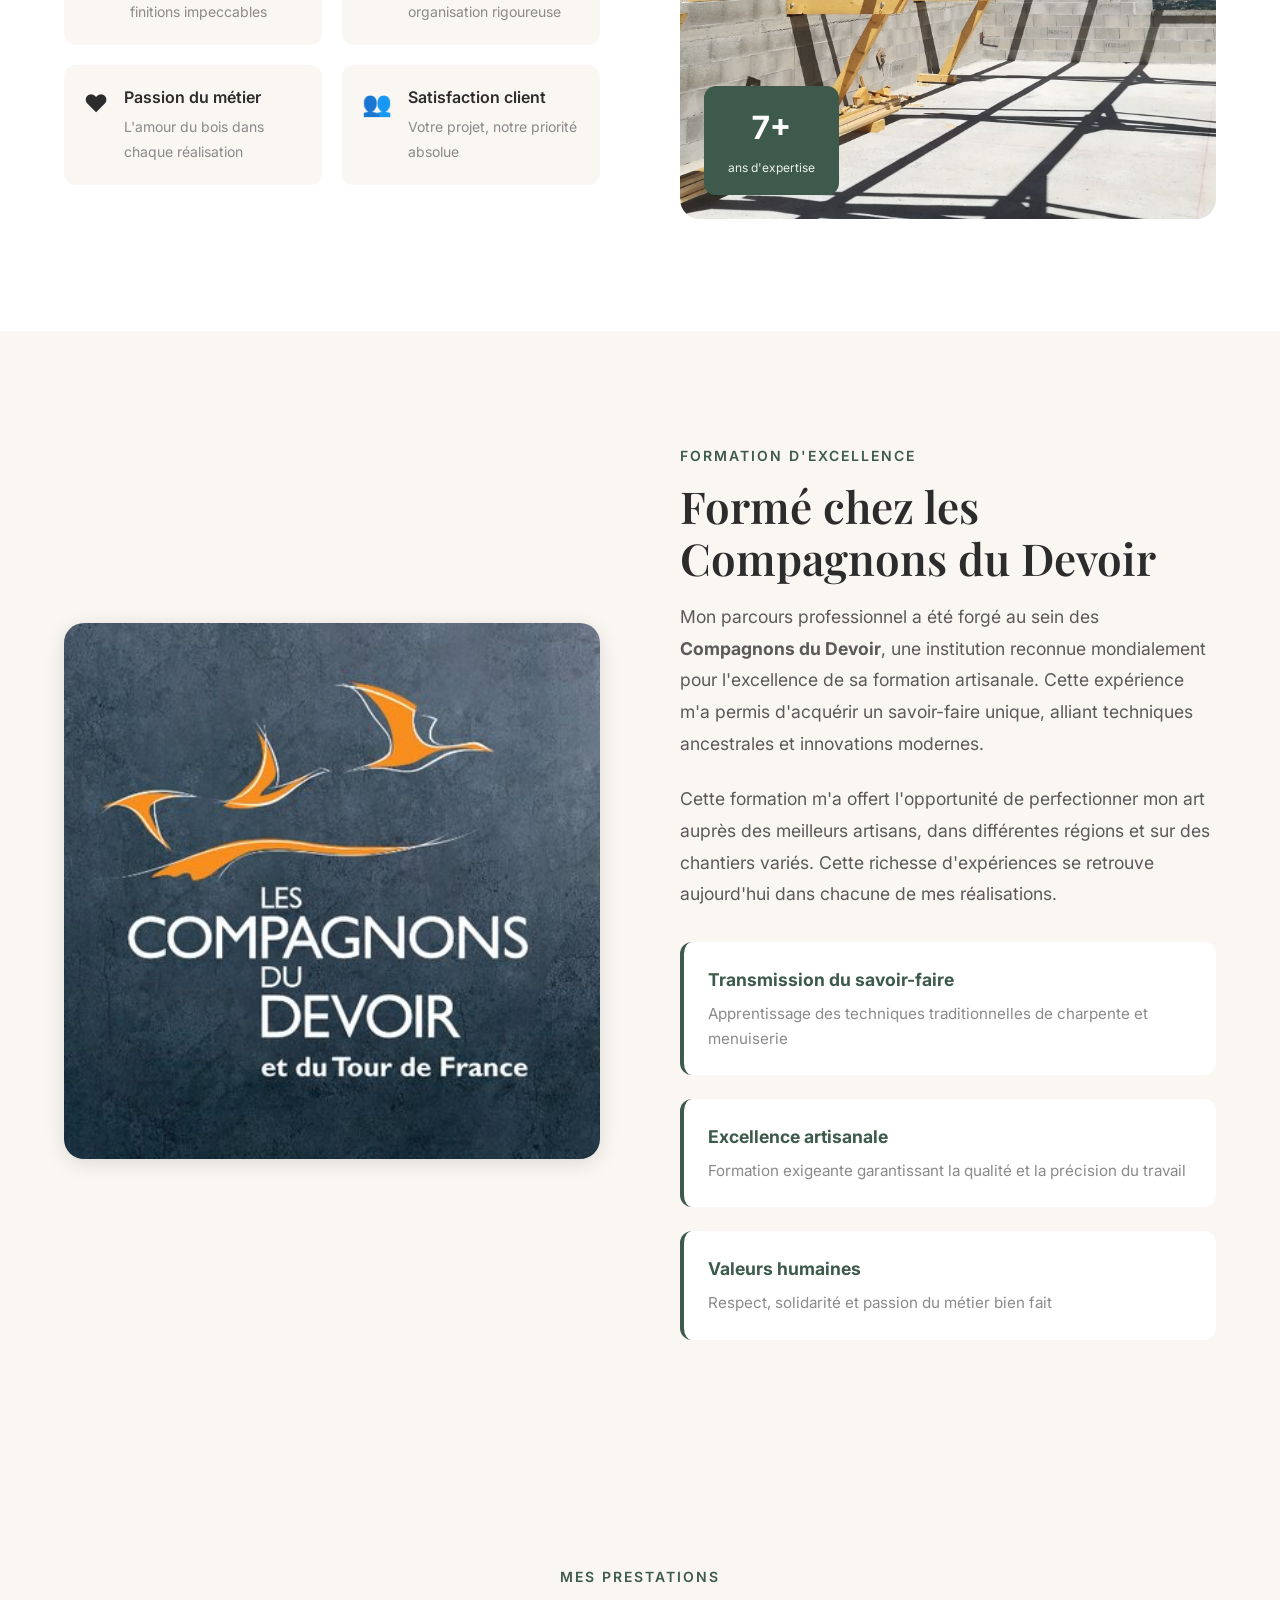
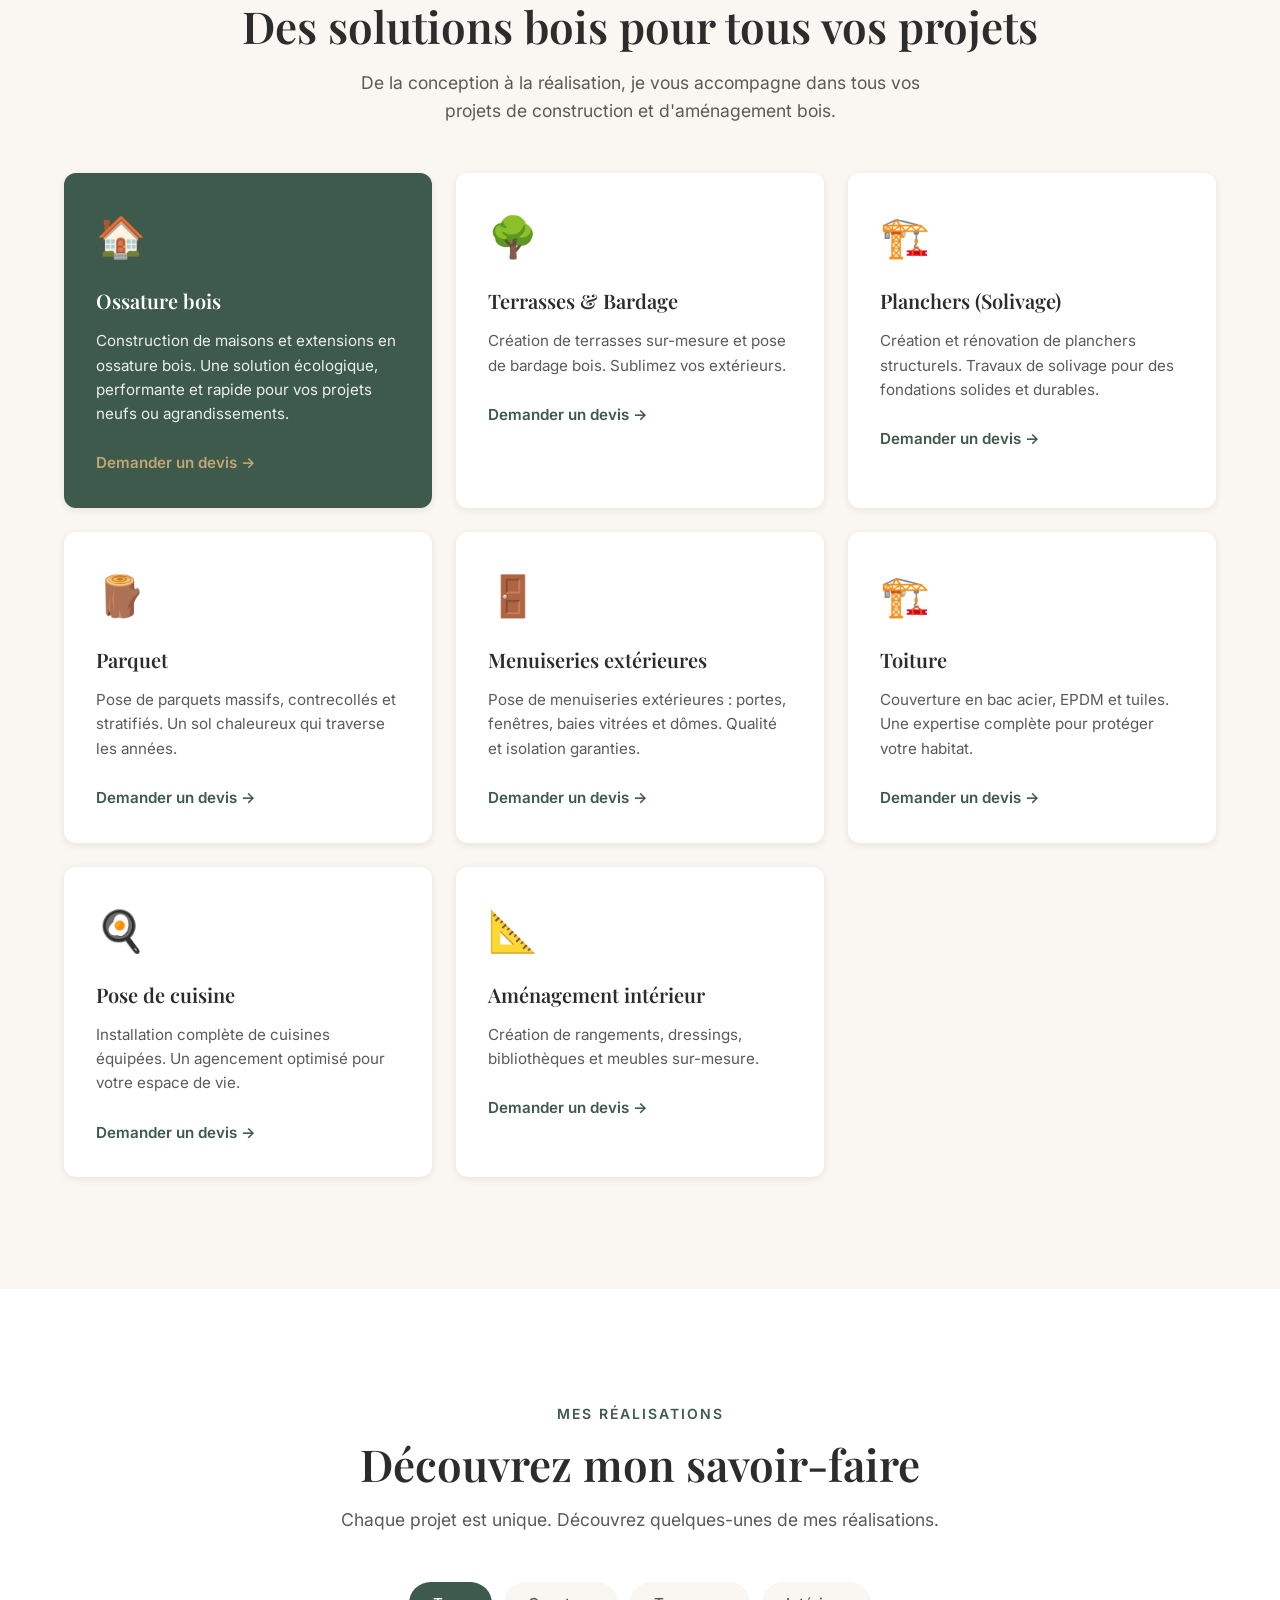
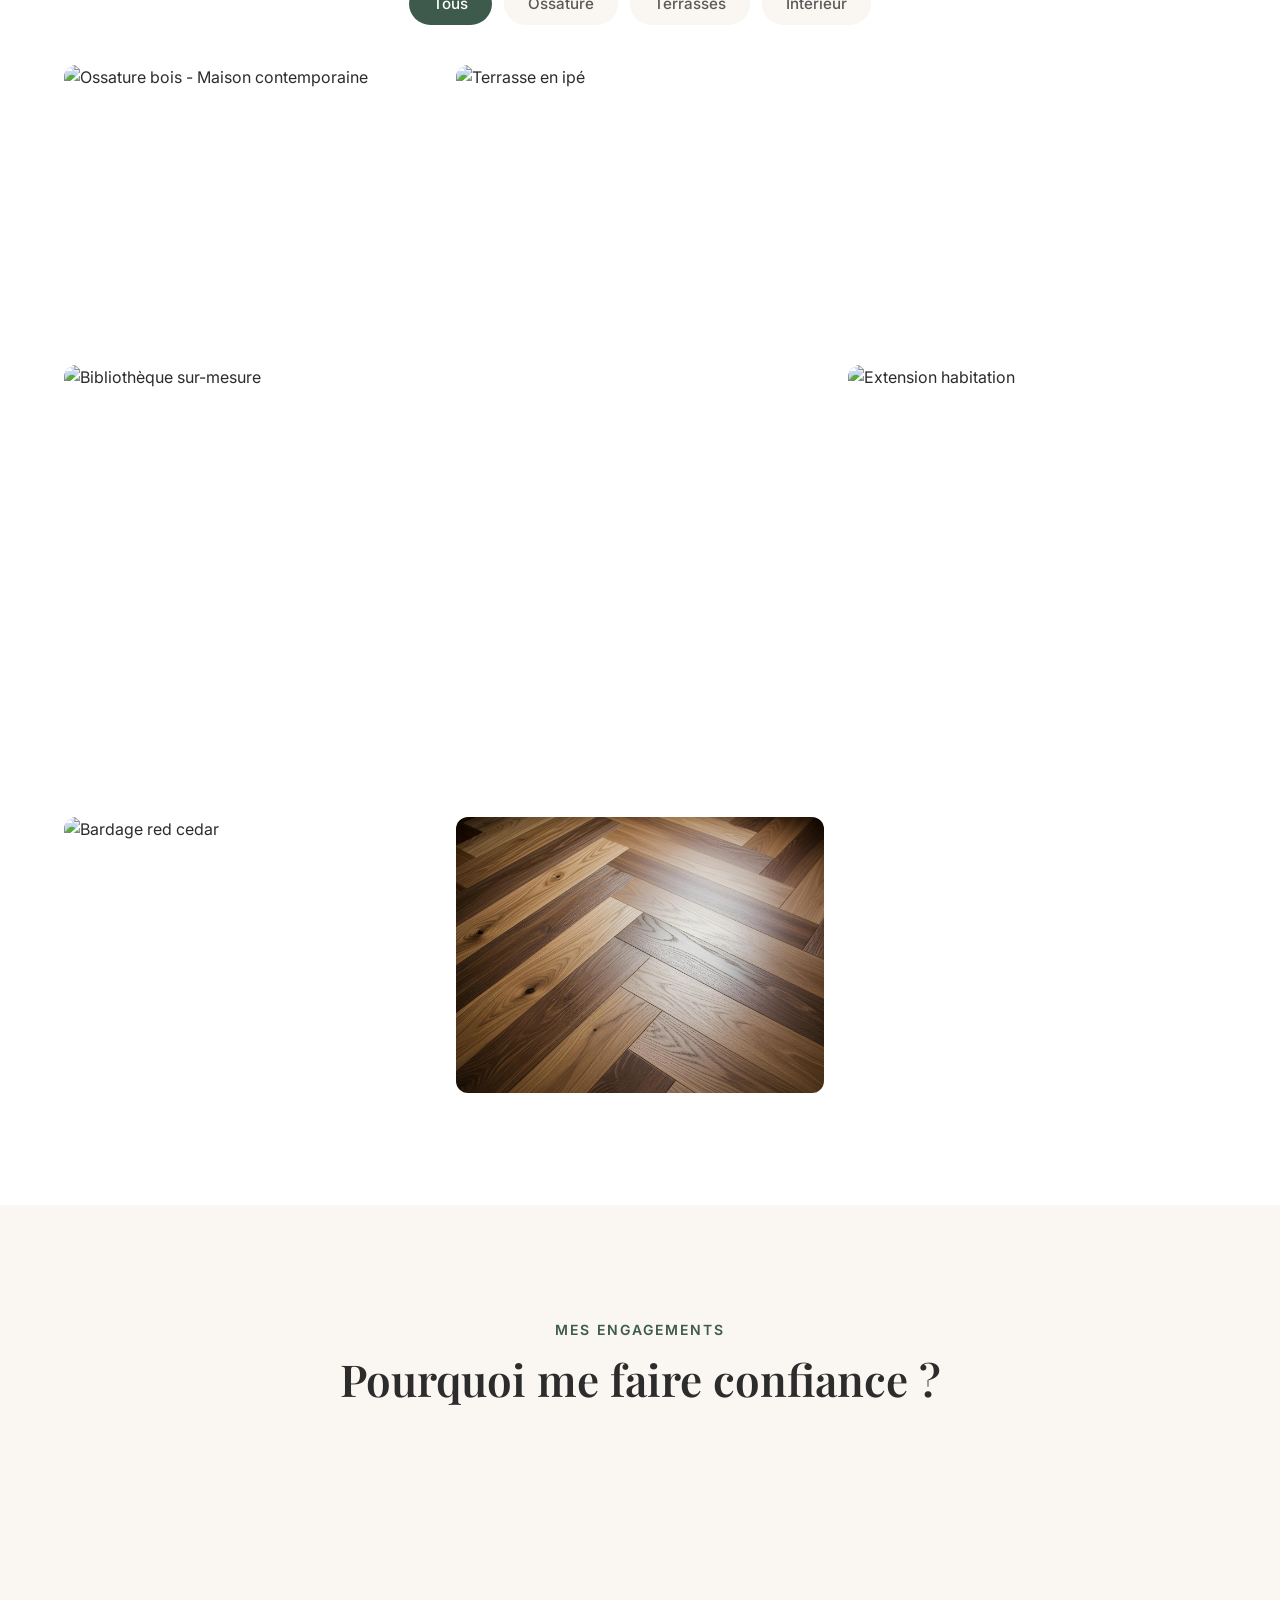
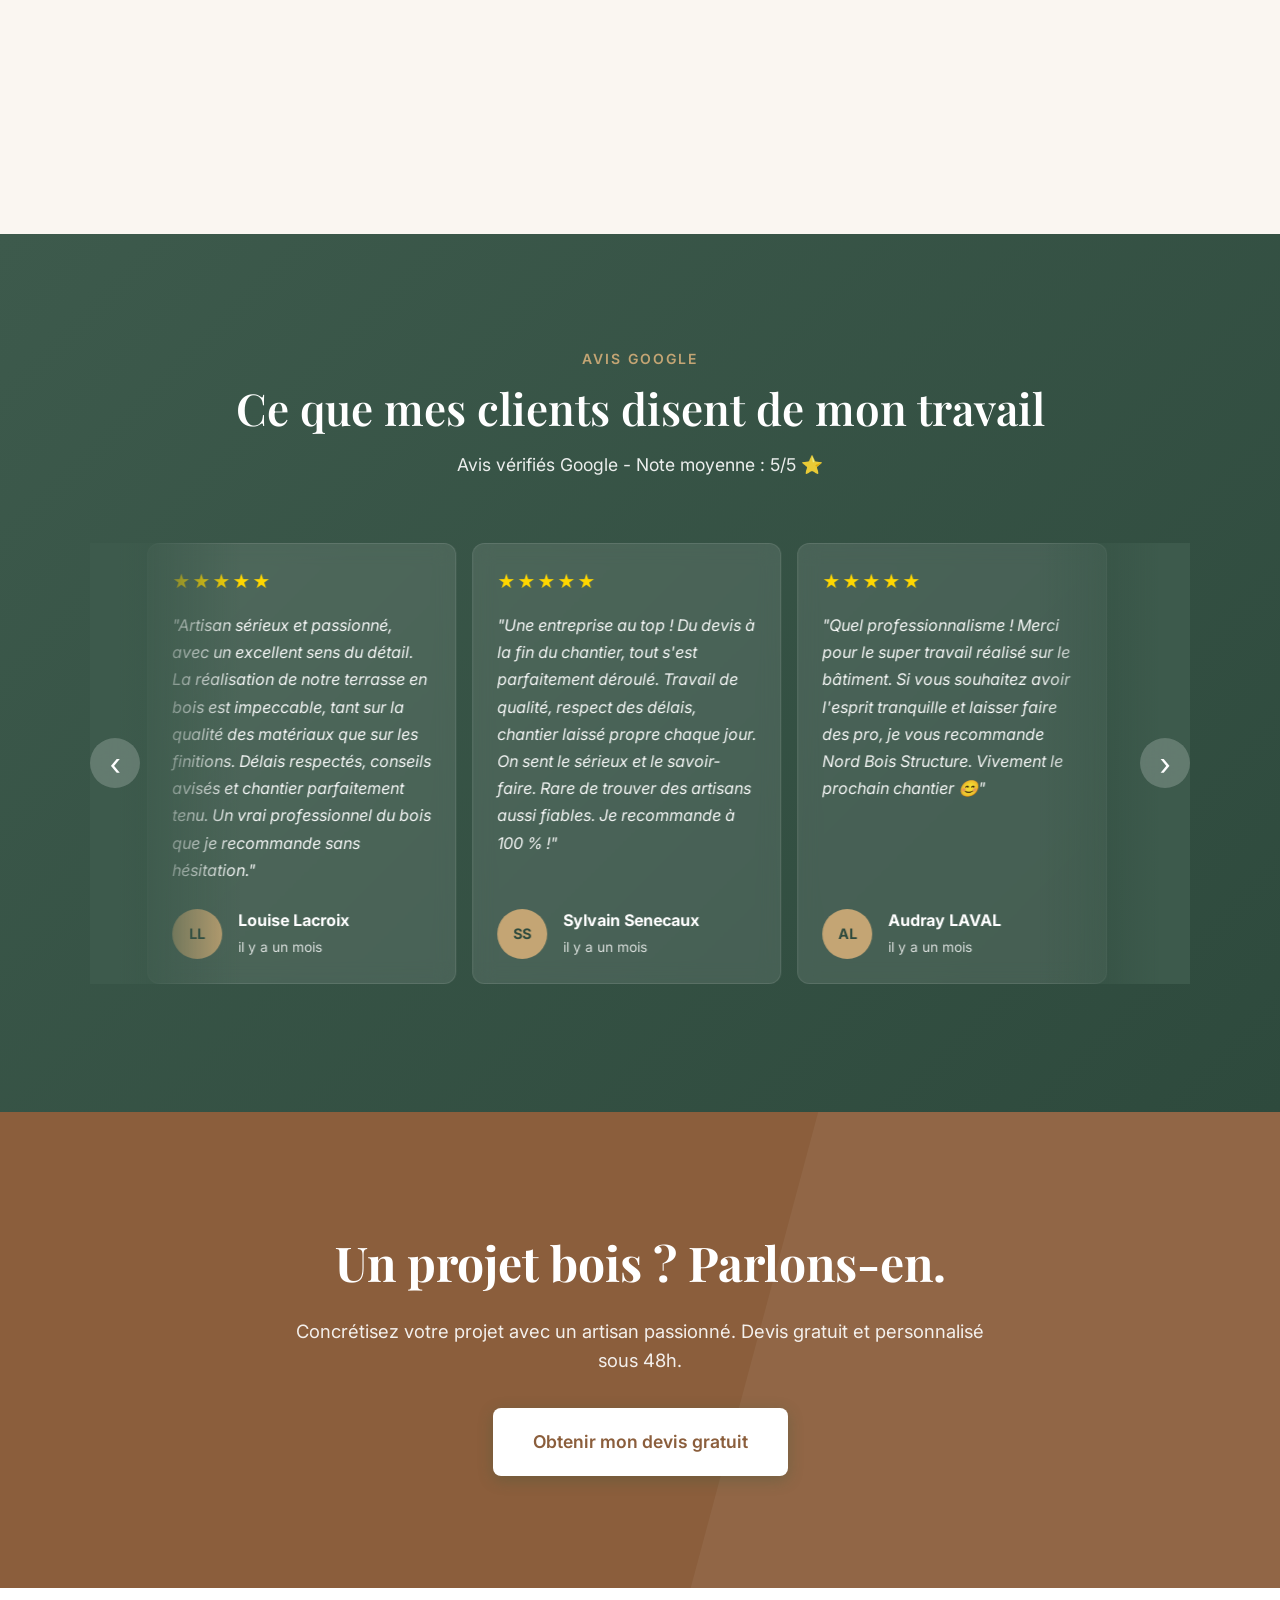
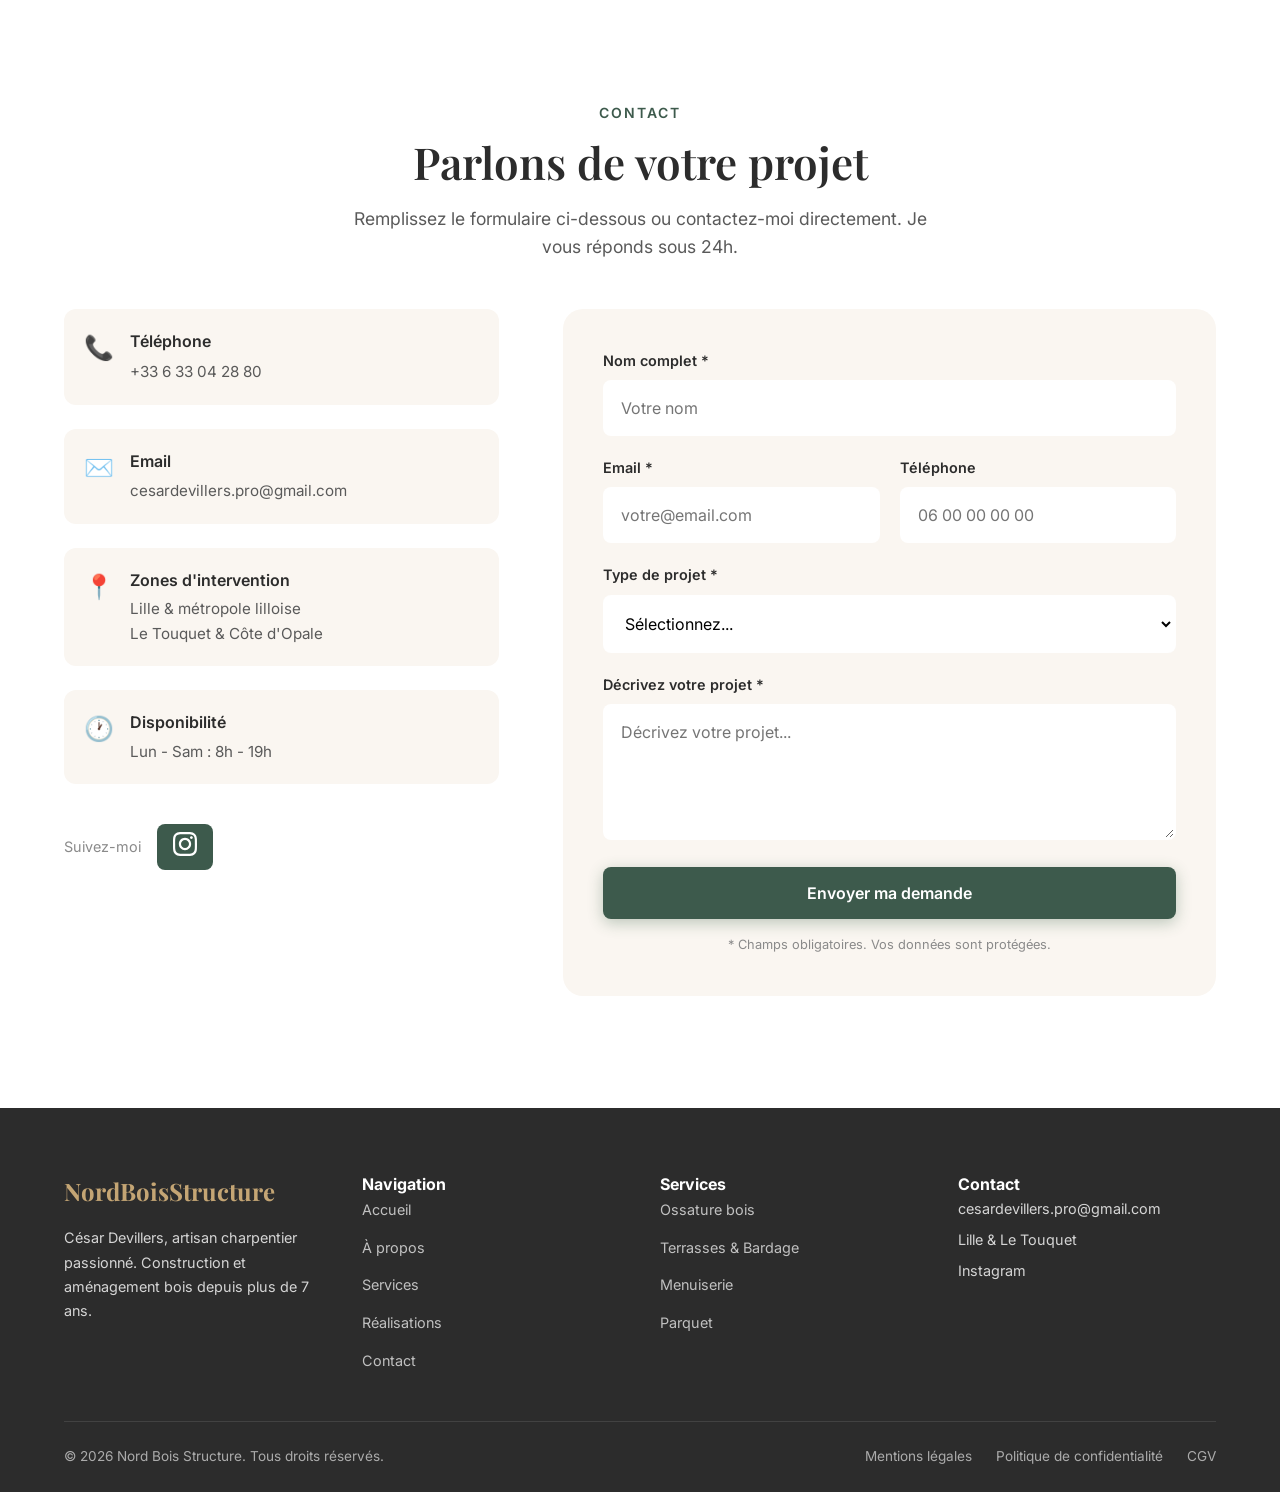
==== commit 1576d313: "Correction texte section Compagnons: 'Cette formation' au lieu de 'Le Tour de France'" ====
--- a/index.html
+++ b/index.html
@@ -99,7 +99,7 @@
                         <span class="section__subtitle">Formation d'excellence</span>
                         <h2 class="section__title">Formé chez les Compagnons du Devoir</h2>
                         <p>Mon parcours professionnel a été forgé au sein des <strong>Compagnons du Devoir</strong>, une institution reconnue mondialement pour l'excellence de sa formation artisanale. Cette expérience m'a permis d'acquérir un savoir-faire unique, alliant techniques ancestrales et innovations modernes.</p>
-                        <p>Le Tour de France des Compagnons m'a offert l'opportunité de perfectionner mon art auprès des meilleurs artisans, dans différentes régions et sur des chantiers variés. Cette richesse d'expériences se retrouve aujourd'hui dans chacune de mes réalisations.</p>
+                        <p>Cette formation m'a offert l'opportunité de perfectionner mon art auprès des meilleurs artisans, dans différentes régions et sur des chantiers variés. Cette richesse d'expériences se retrouve aujourd'hui dans chacune de mes réalisations.</p>
                         <div class="compagnons__highlights">
                             <div class="compagnons__highlight">
                                 <strong>Transmission du savoir-faire</strong>
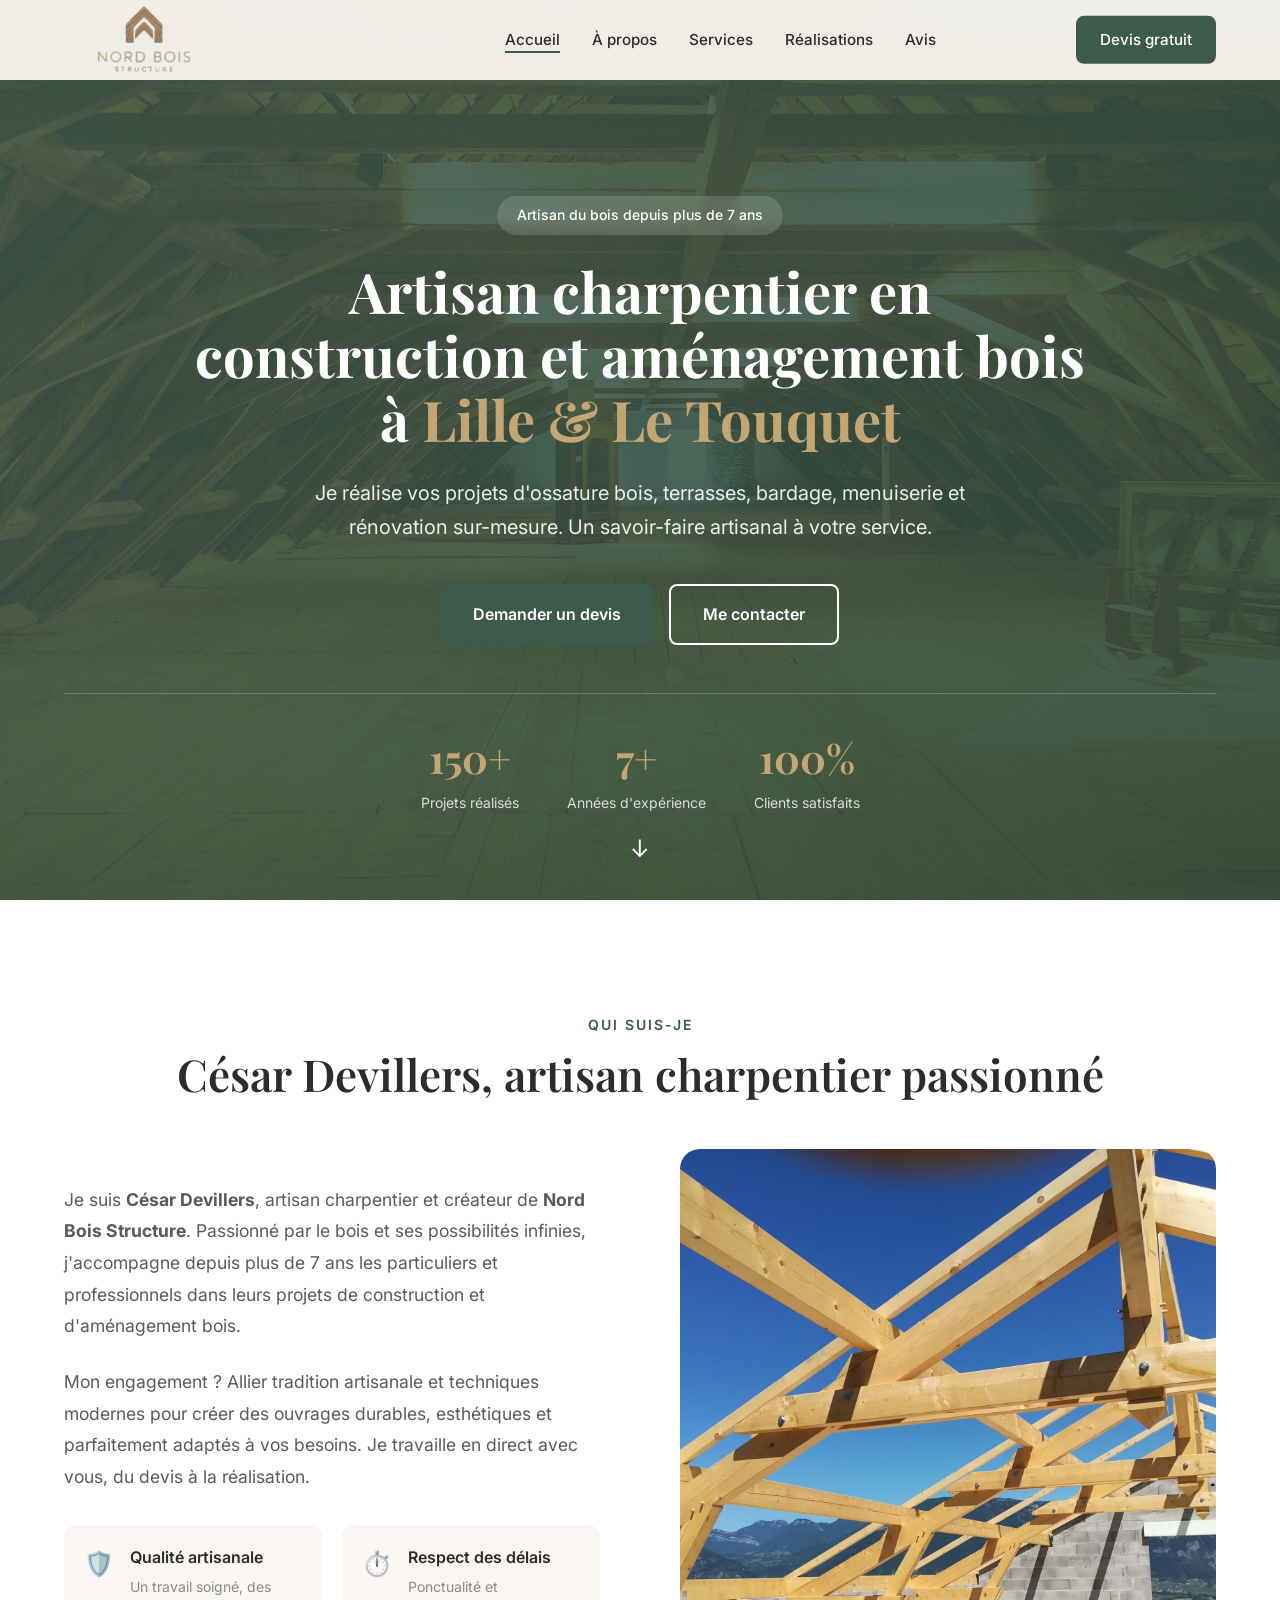
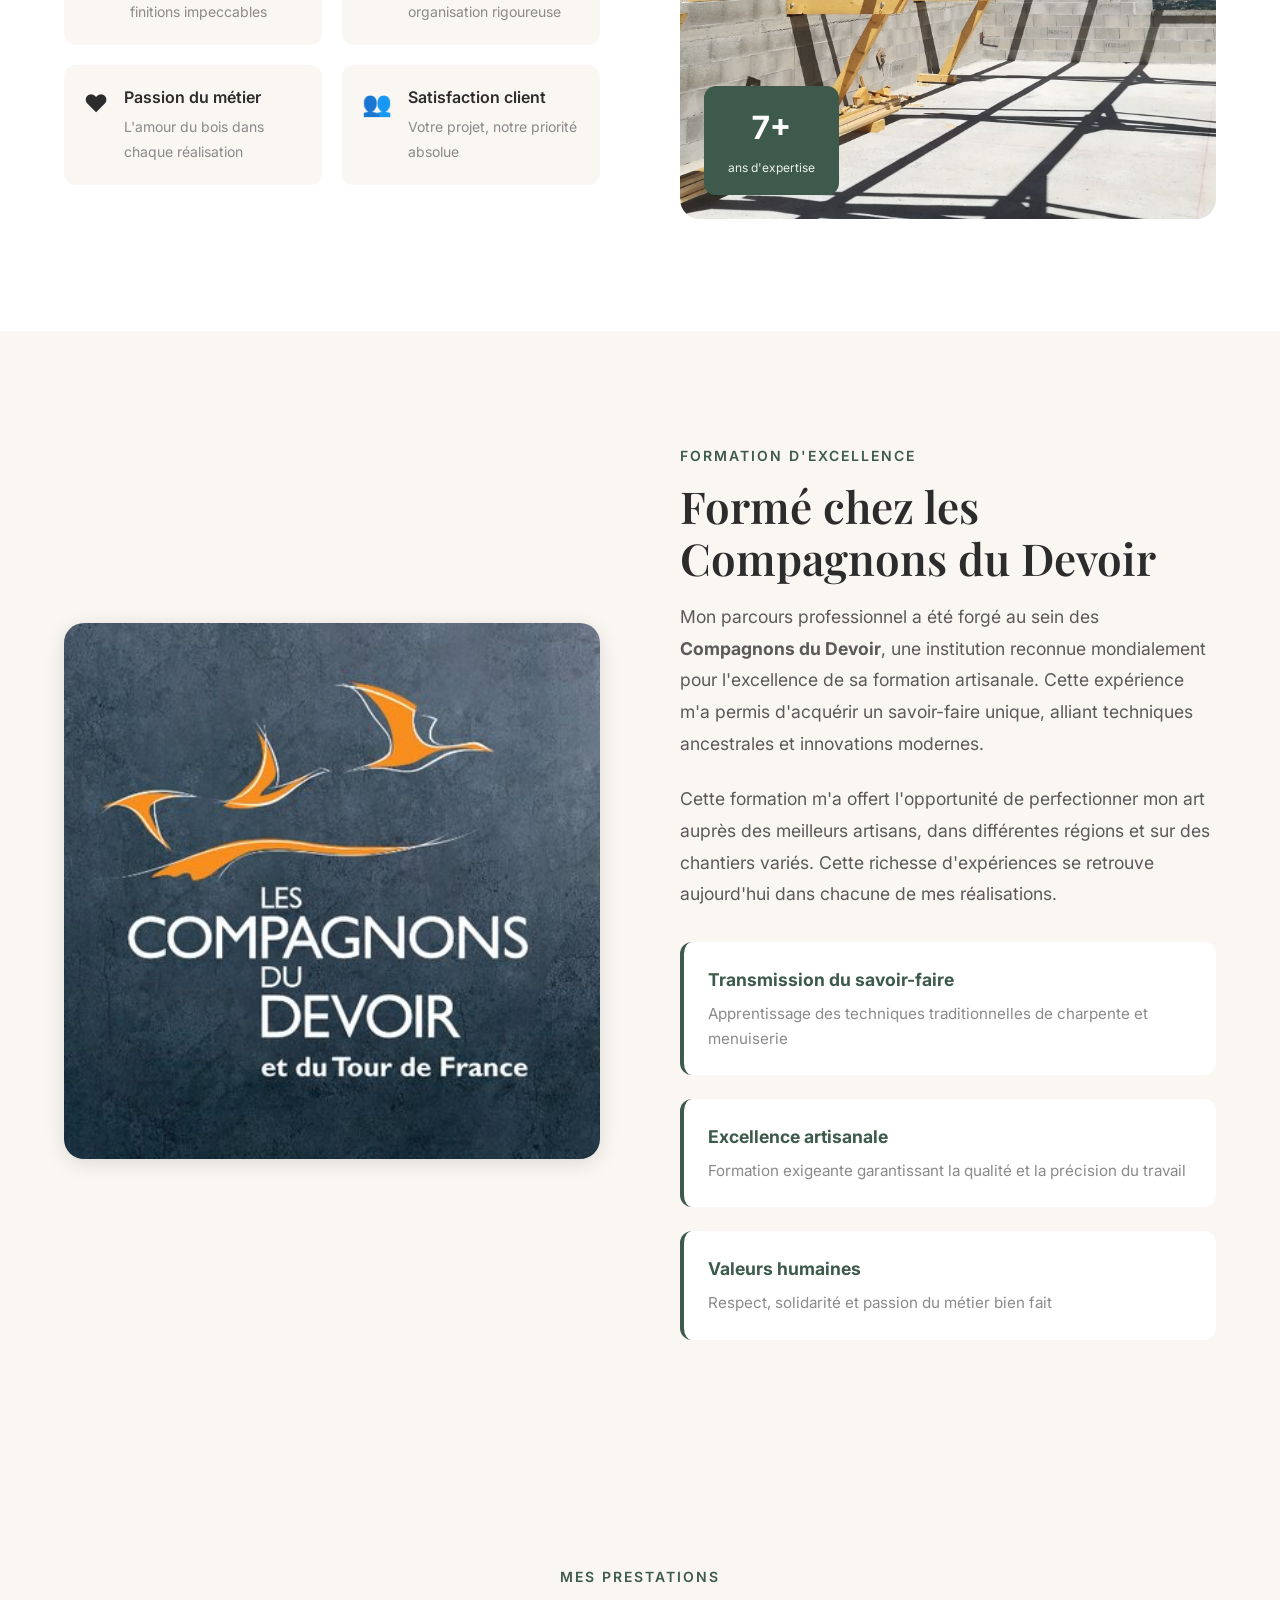
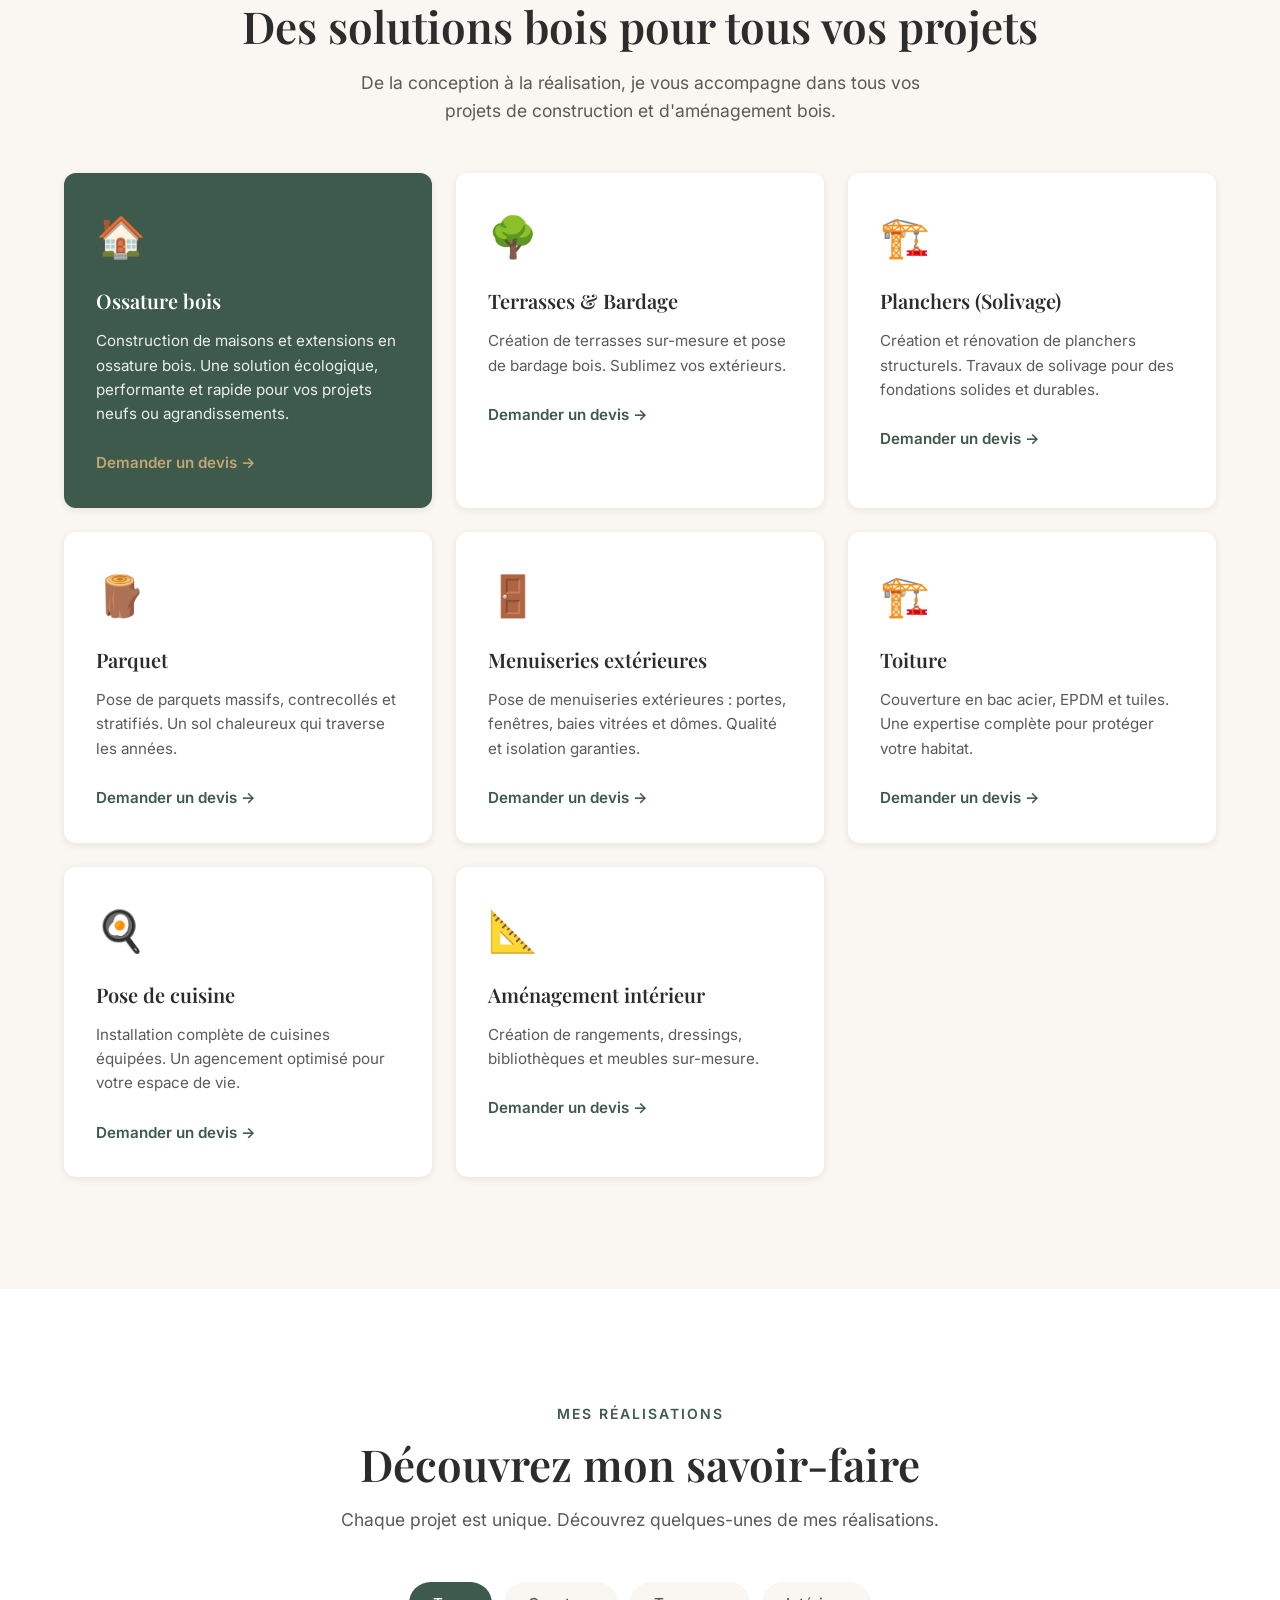
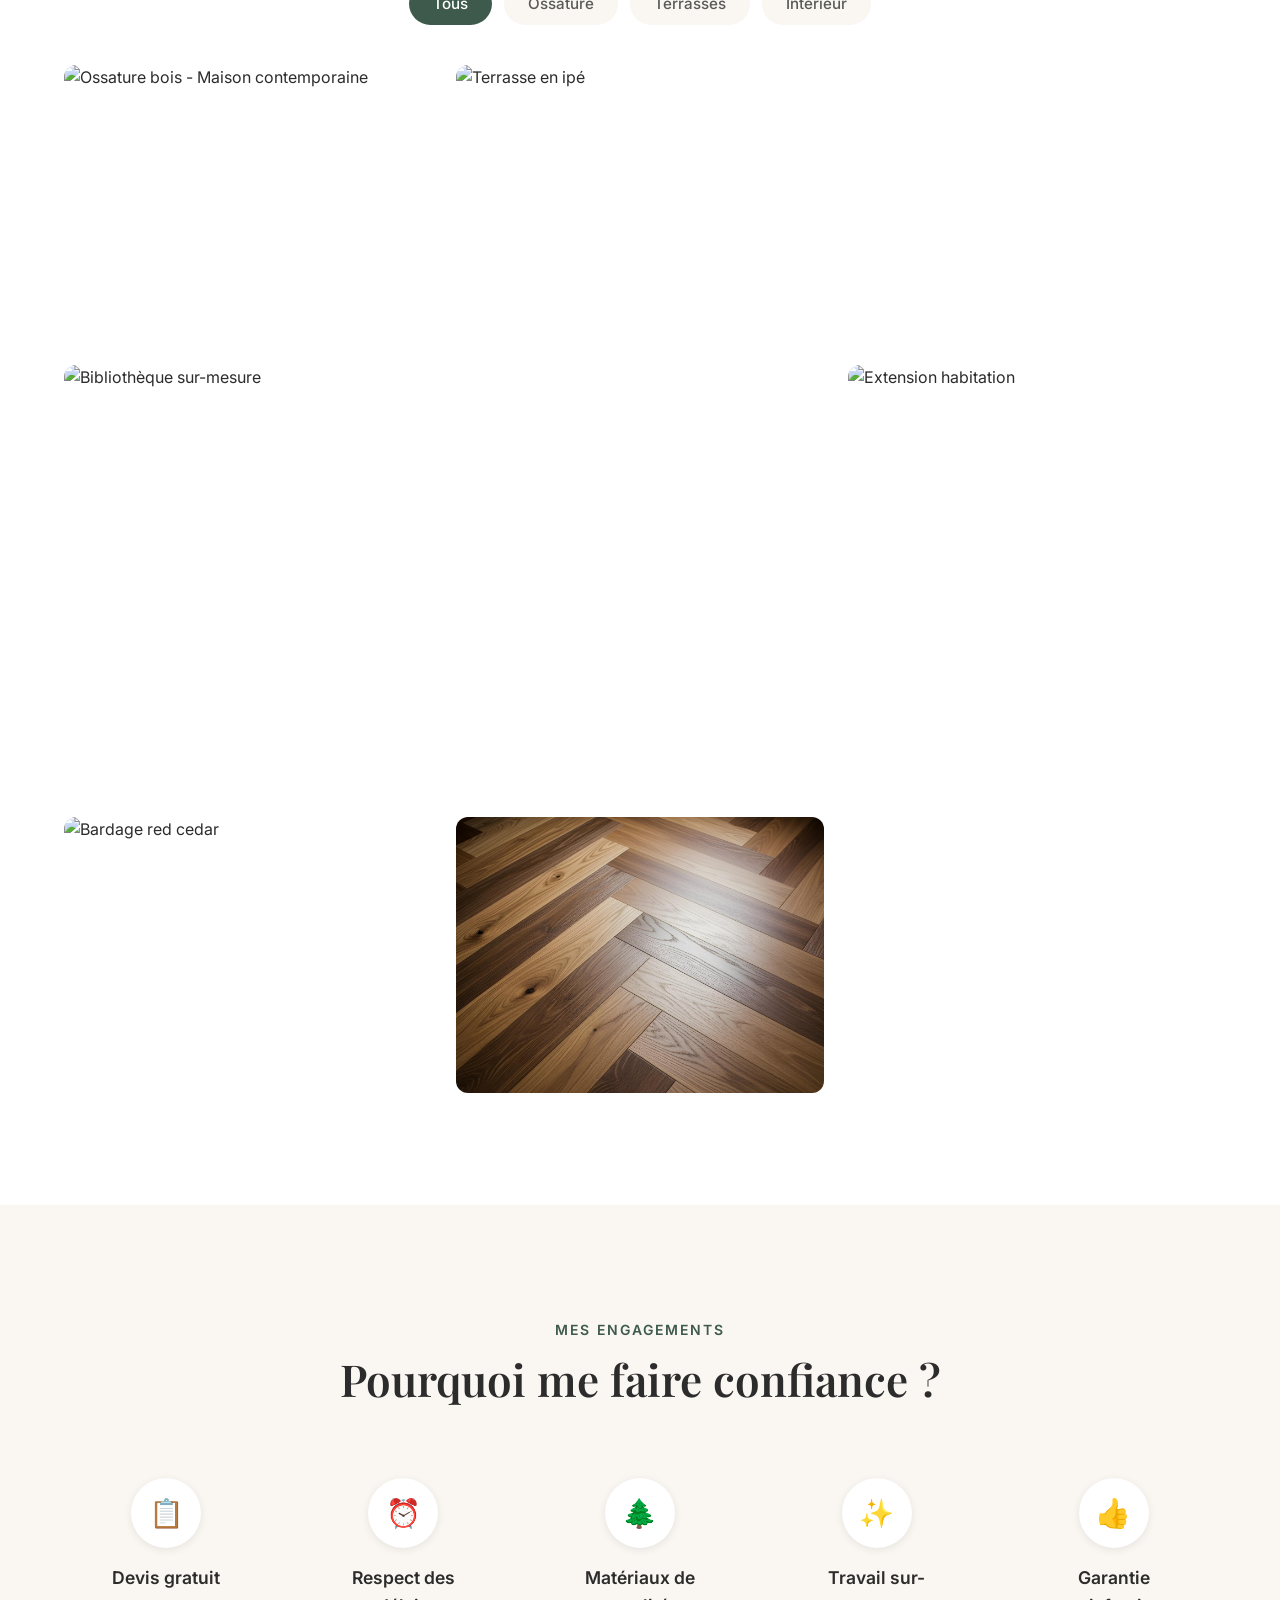
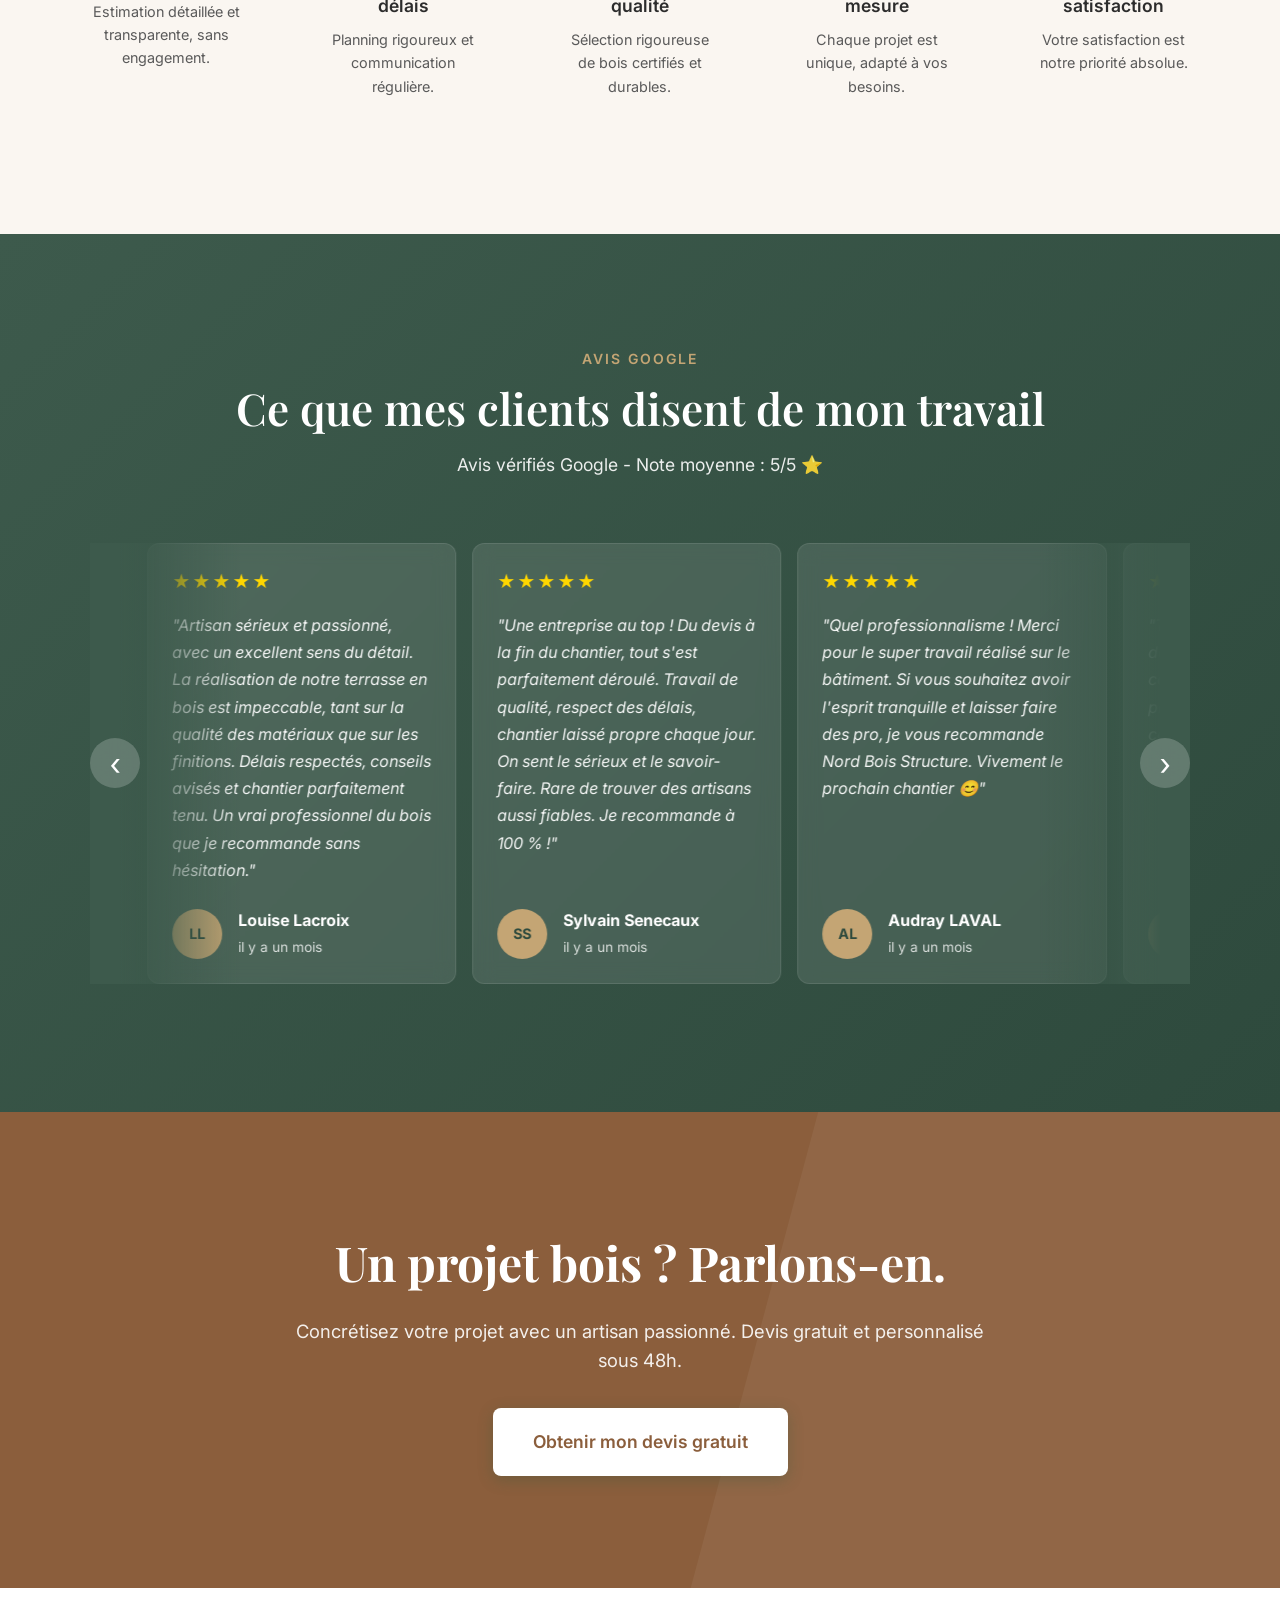
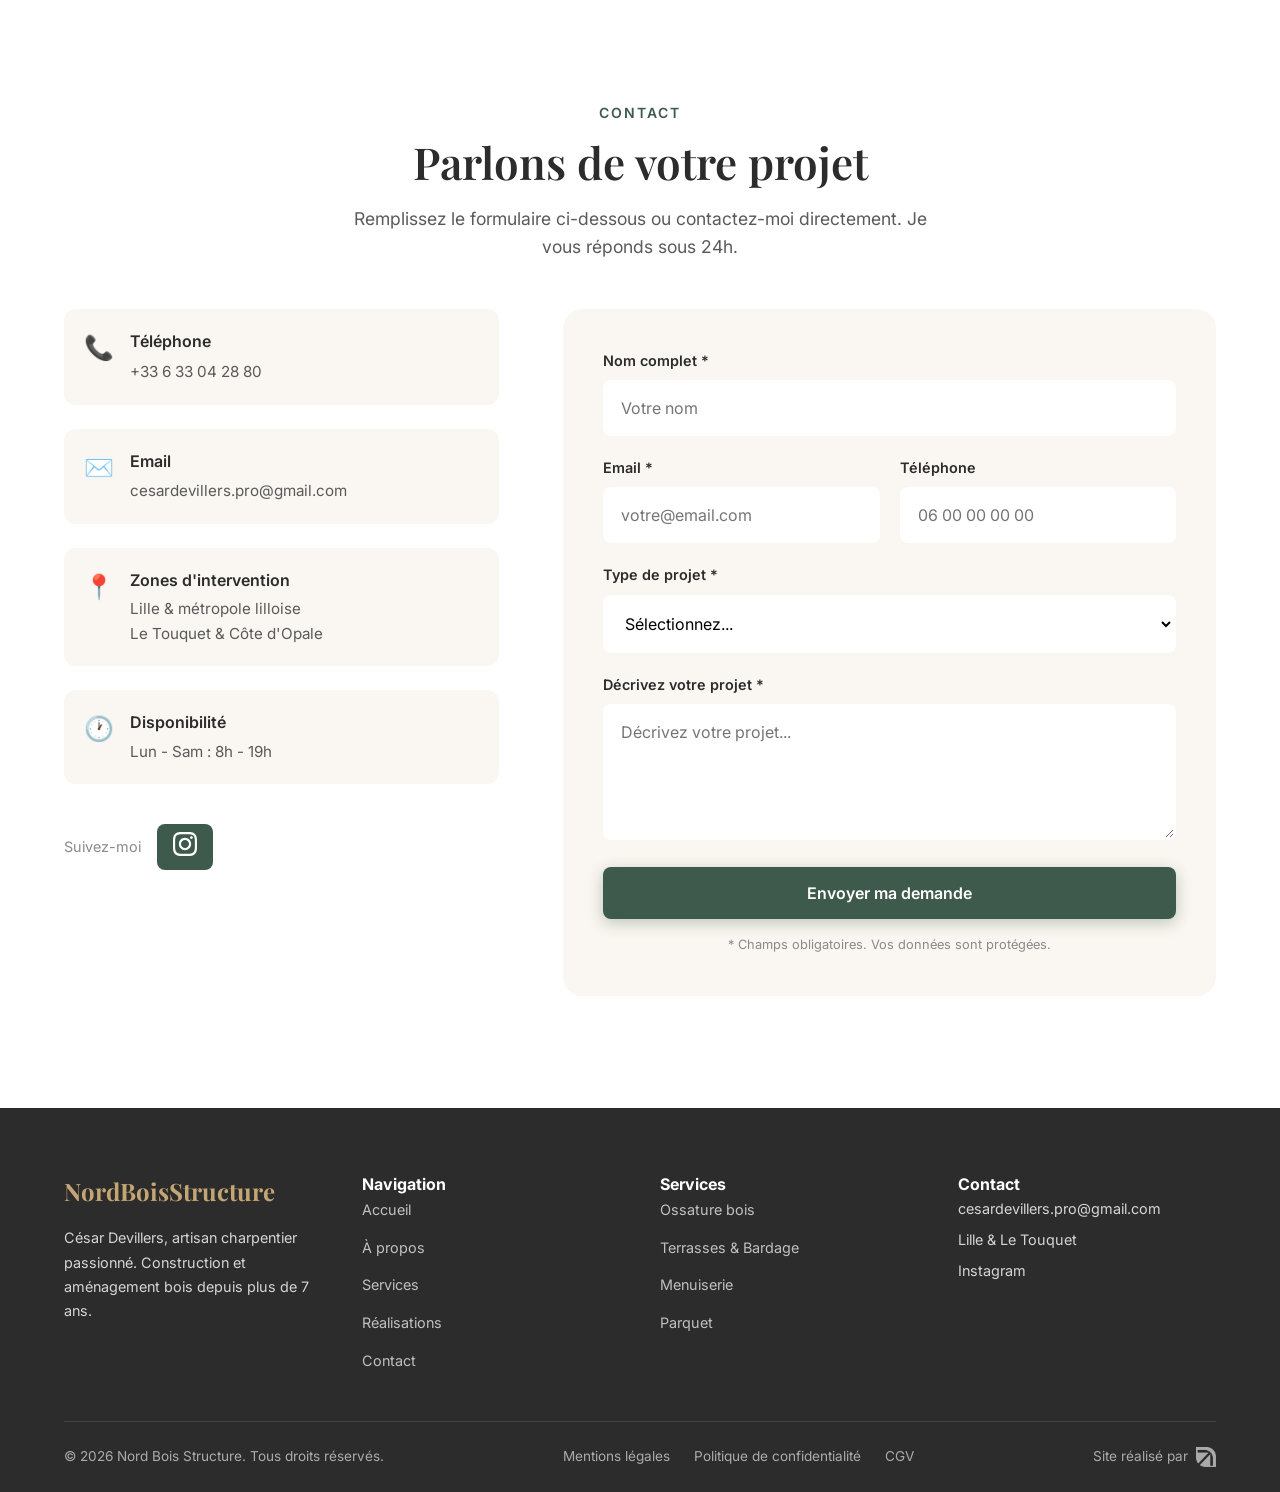
==== commit 8fd68a21: "Footer: crédit Payment Flow avec logo et lien, redirection merci.html après envoi formulaire Co-Auth" ====
--- a/index.html
+++ b/index.html
@@ -354,7 +354,7 @@
                 <div class="footer__links"><h4>Services</h4><ul><li><a href="#services">Ossature bois</a></li><li><a href="#services">Terrasses & Bardage</a></li><li><a href="#services">Menuiserie</a></li><li><a href="#services">Parquet</a></li></ul></div>
                 <div class="footer__contact"><h4>Contact</h4><p>cesardevillers.pro@gmail.com</p><p>Lille & Le Touquet</p><a href="https://www.instagram.com/nordboisstructure/" target="_blank" rel="noopener">Instagram</a></div>
             </div>
-            <div class="footer__bottom"><p>© 2026 Nord Bois Structure. Tous droits réservés.</p><div class="footer__legal-links"><a href="mentions-legales.html">Mentions légales</a><a href="politique-confidentialite.html">Politique de confidentialité</a><a href="conditions-generales-vente.html">CGV</a></div></div>
+            <div class="footer__bottom"><p>© 2026 Nord Bois Structure. Tous droits réservés.</p><div class="footer__legal-links"><a href="mentions-legales.html">Mentions légales</a><a href="politique-confidentialite.html">Politique de confidentialité</a><a href="conditions-generales-vente.html">CGV</a></div><a href="https://www.payment-flow.fr" target="_blank" rel="noopener" class="footer__credit"><span>Site réalisé par</span><img src="Design sans titre (54).png" alt="Payment Flow" class="footer__credit-logo"></a></div>
         </div>
     </footer>
 
--- a/css/style.css
+++ b/css/style.css
@@ -837,6 +837,10 @@
 .footer__legal-links { display: flex; gap: 1.5rem; flex-wrap: wrap; }
 .footer__legal-links a { font-size: 0.85rem; opacity: 0.6; transition: var(--transition); }
 .footer__legal-links a:hover { opacity: 1; color: var(--color-accent); }
+.footer__credit { display: flex; align-items: center; gap: 0.5rem; text-decoration: none; opacity: 0.6; transition: var(--transition); }
+.footer__credit:hover { opacity: 1; }
+.footer__credit span { font-size: 0.85rem; color: inherit; white-space: nowrap; }
+.footer__credit-logo { height: 20px; width: auto; object-fit: contain; filter: brightness(0) invert(1); }
 
 /* ===== Floating CTA ===== */
 .floating-cta {
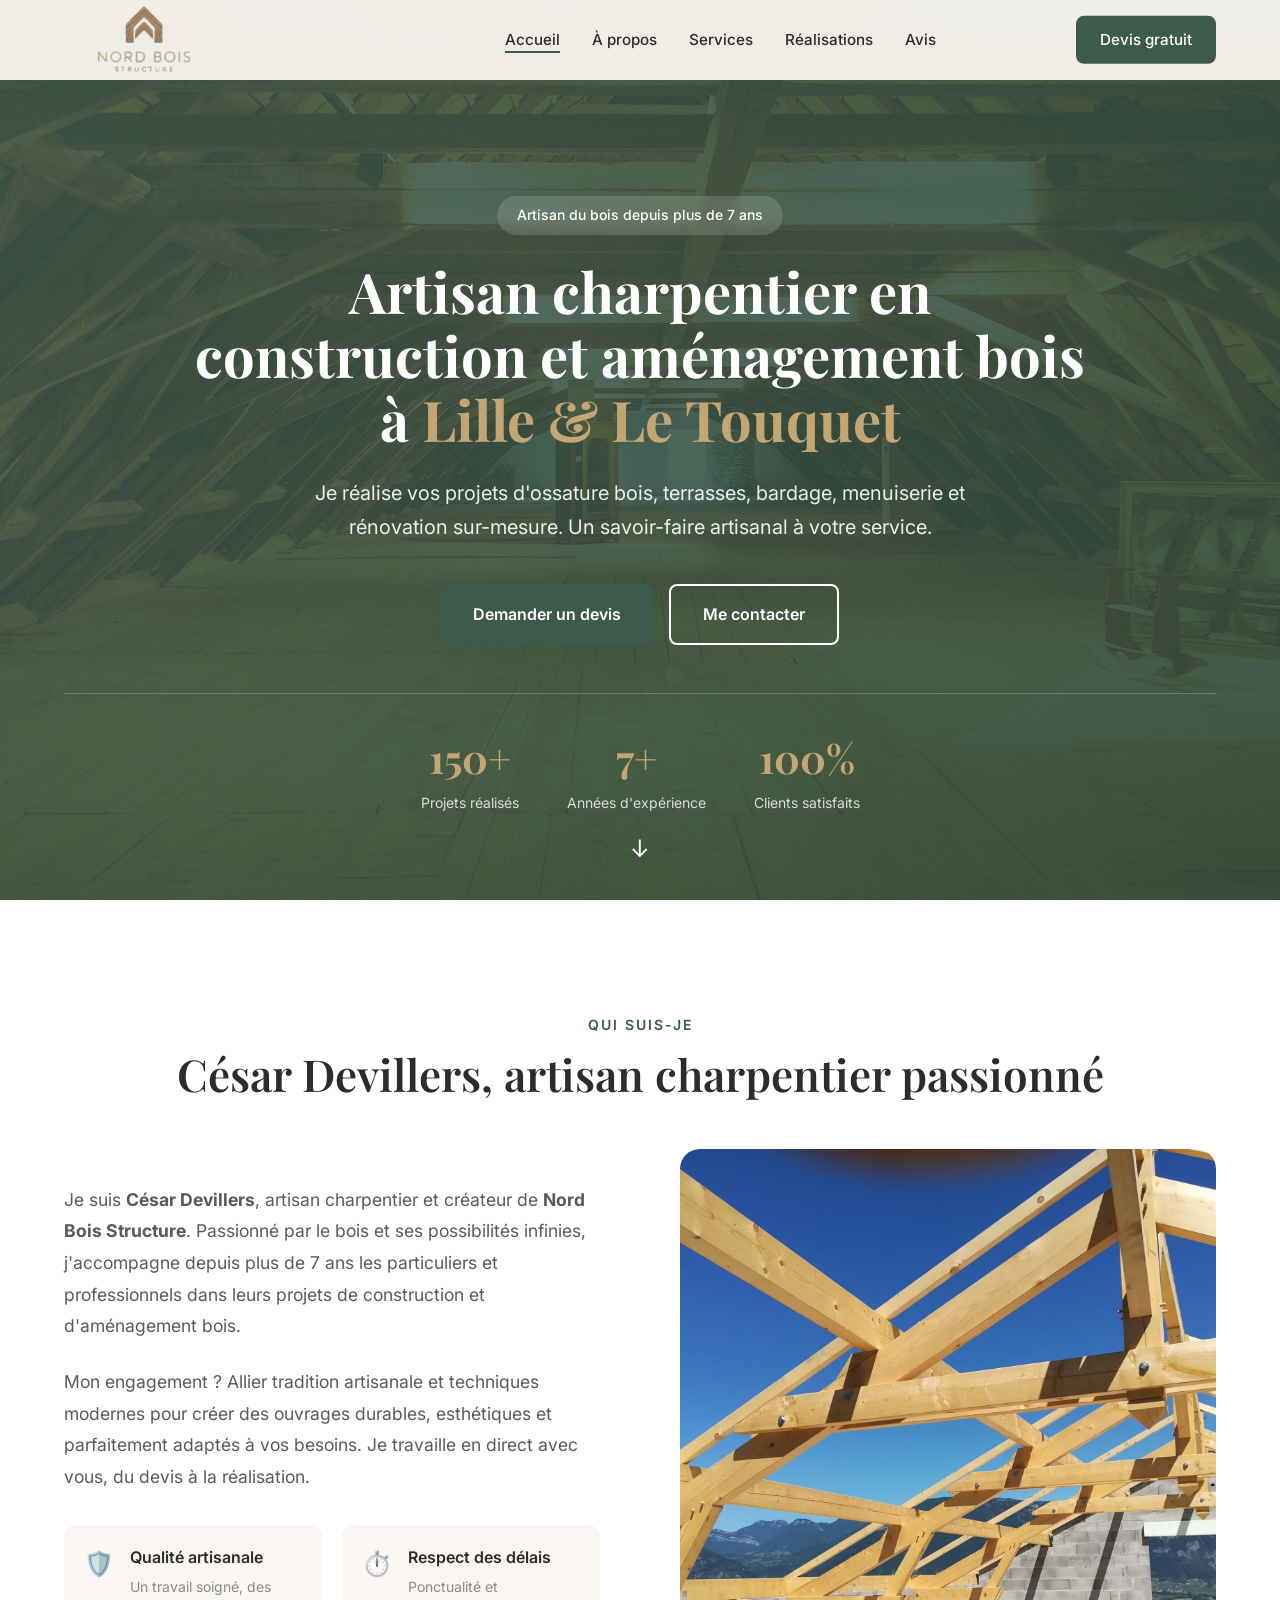
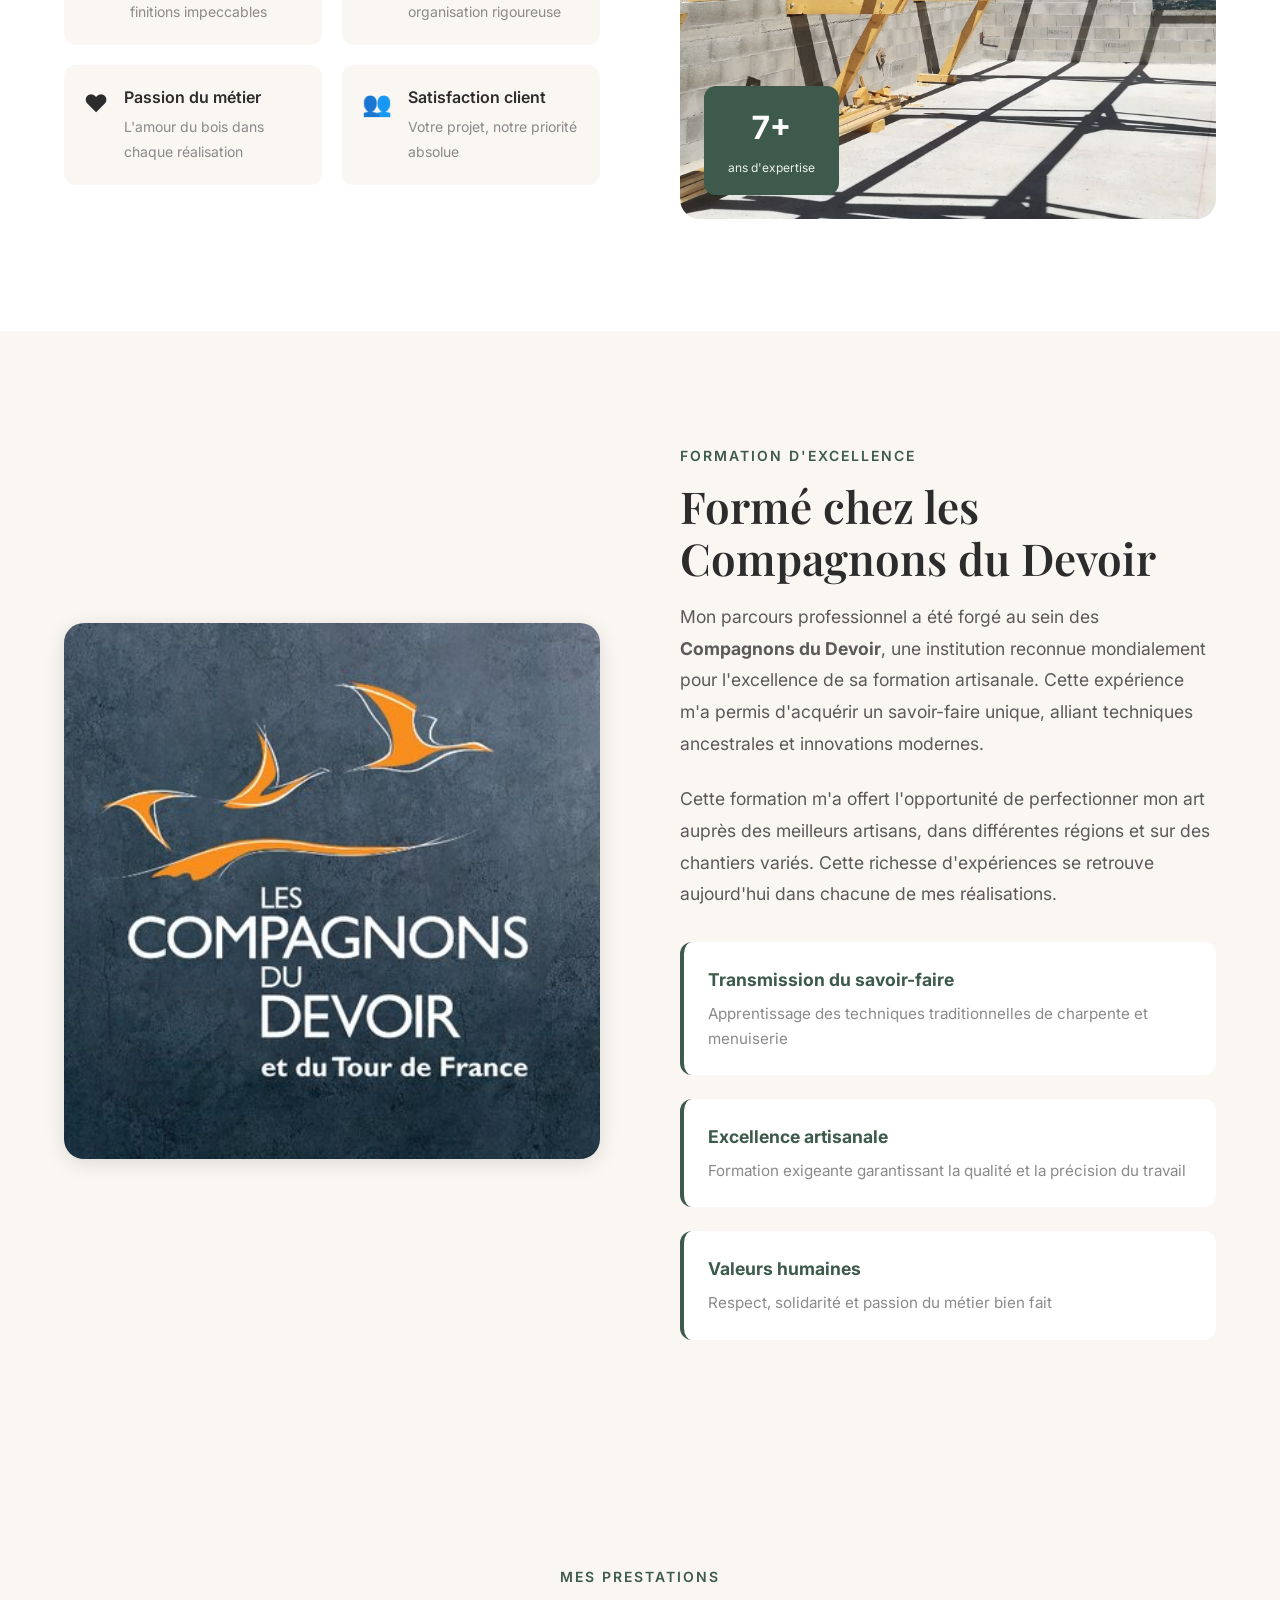
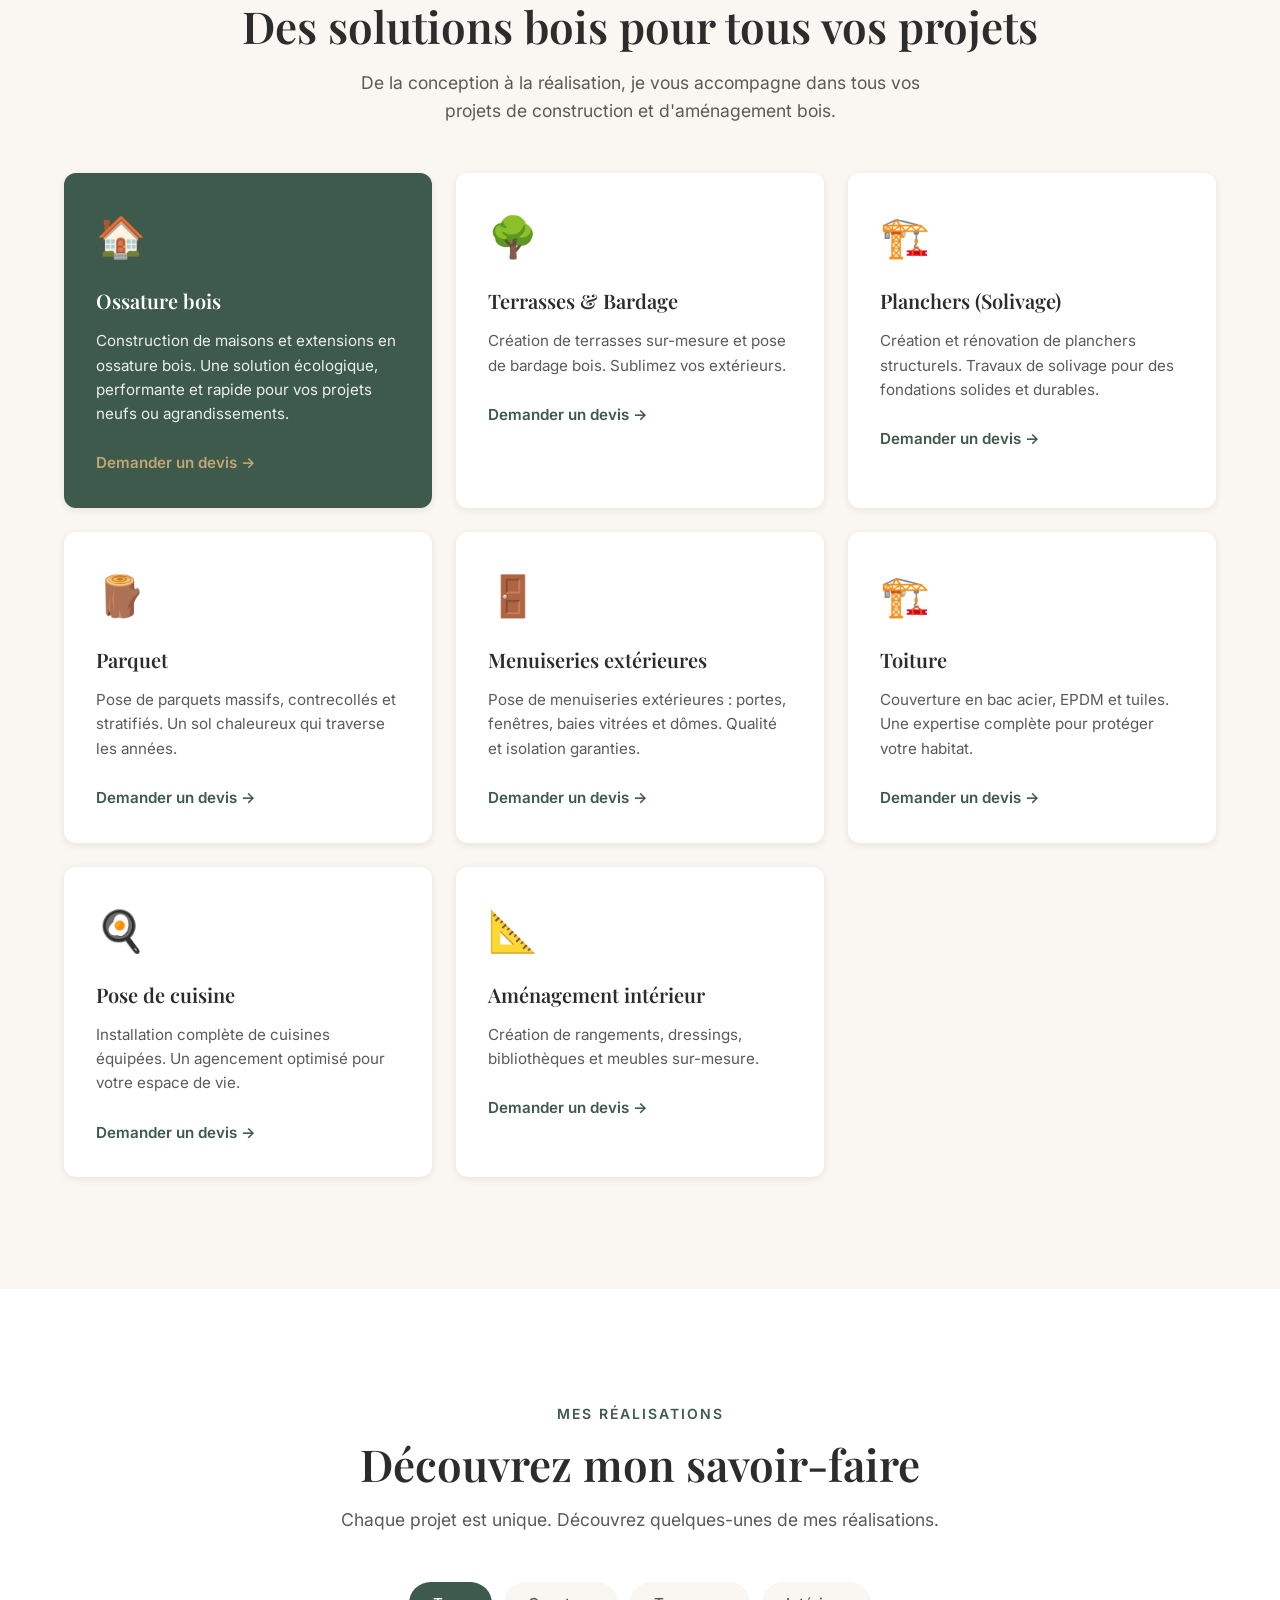
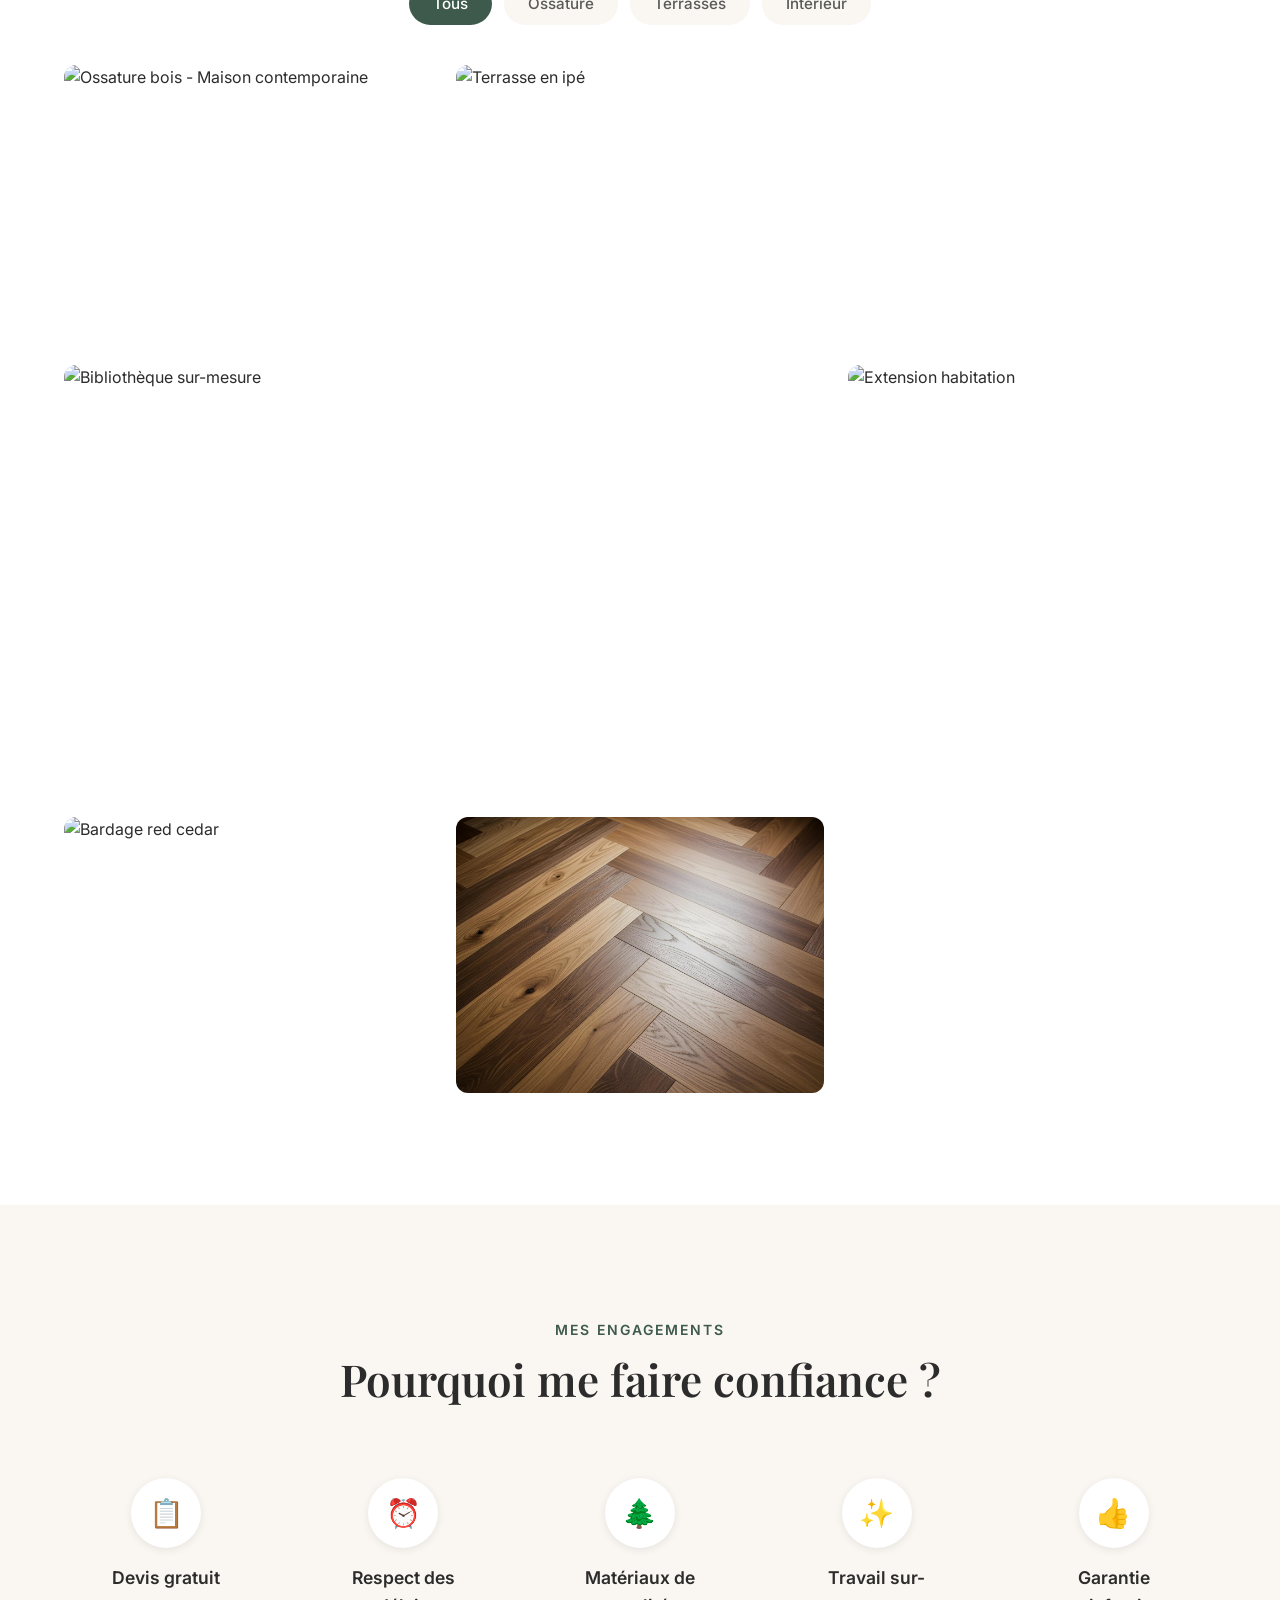
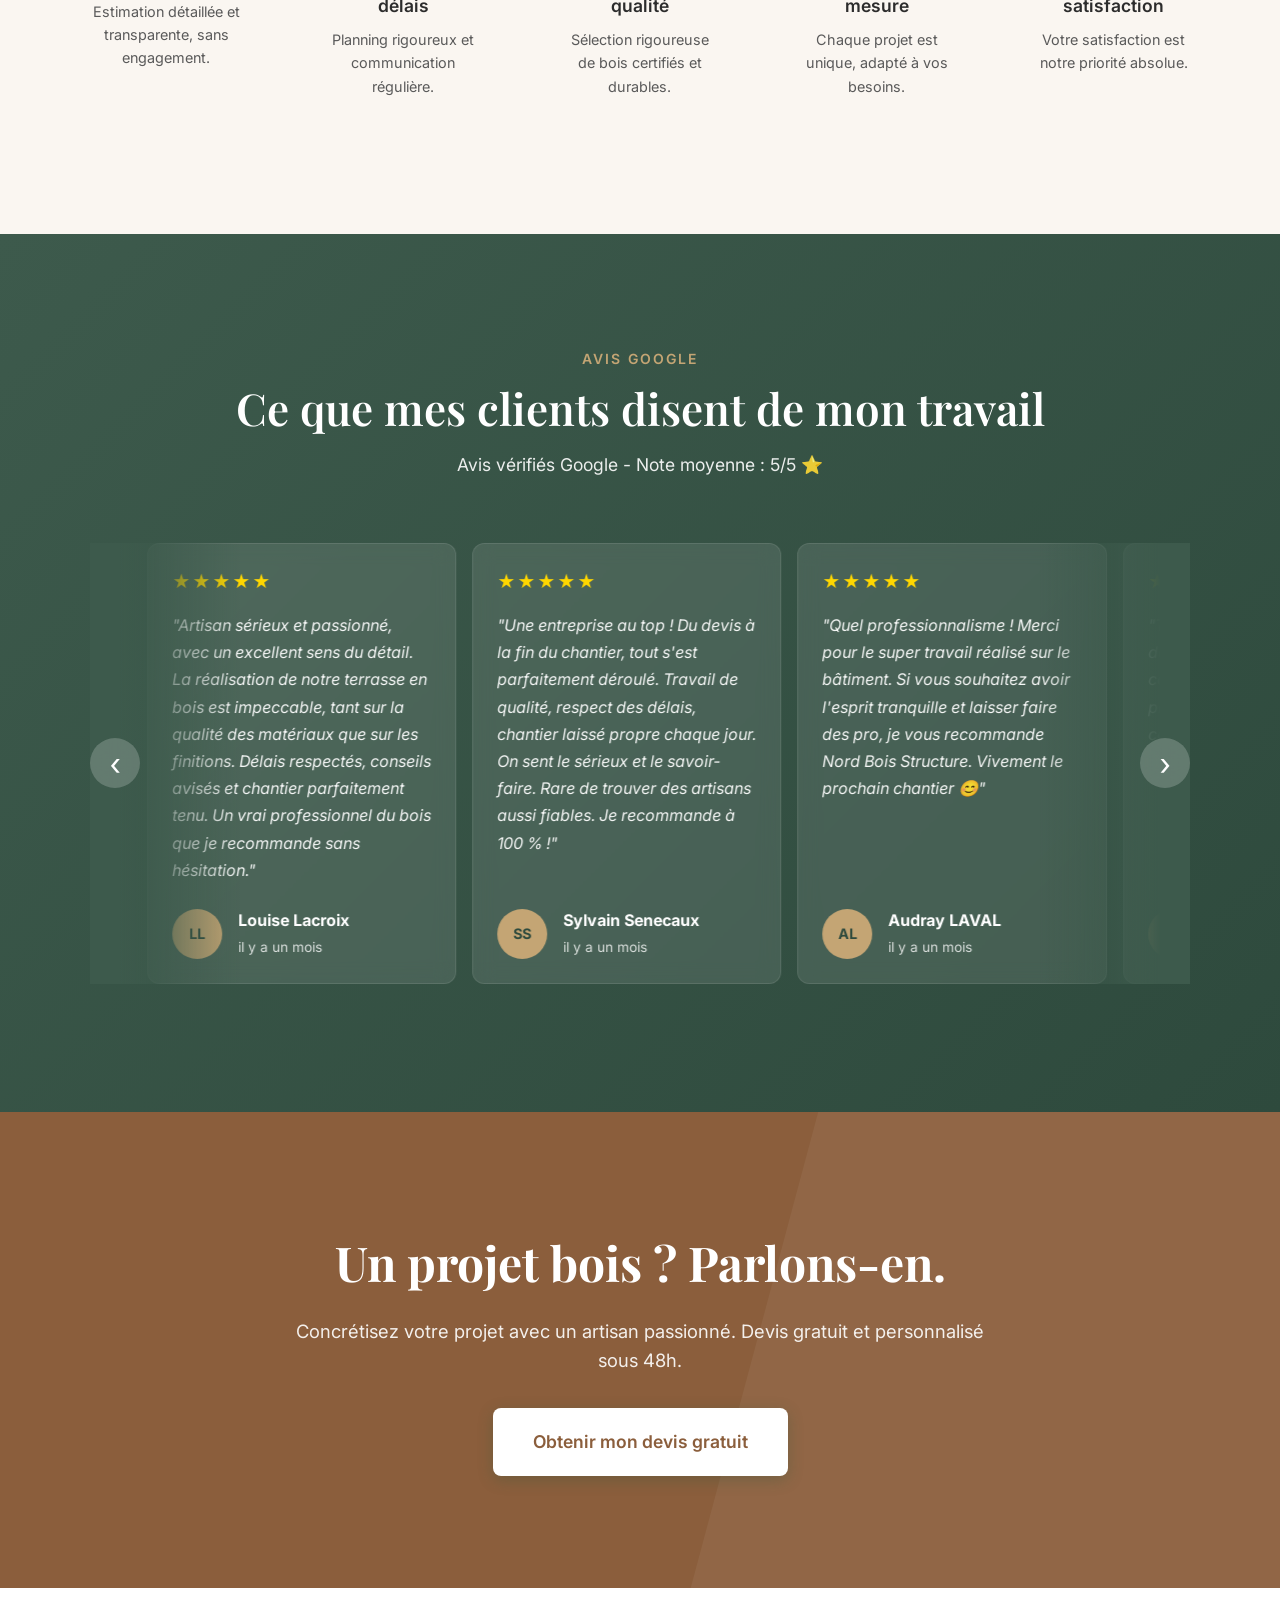
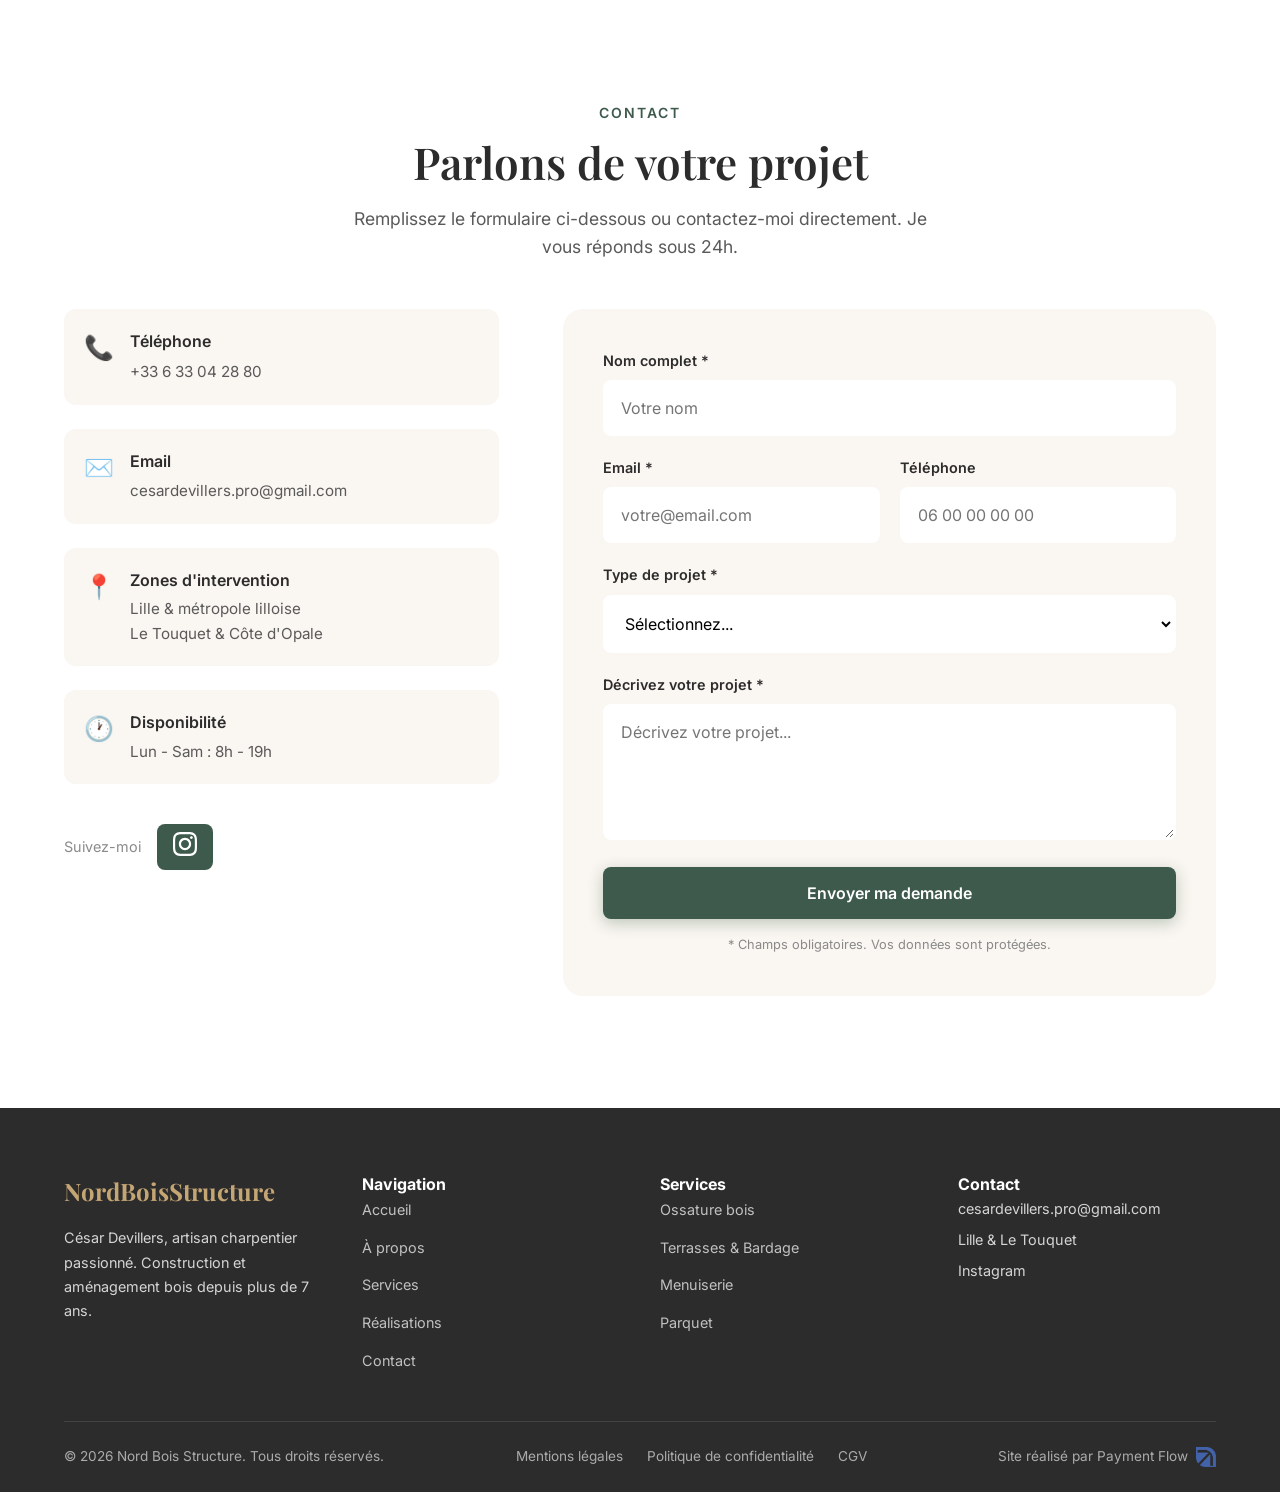
==== commit d302a4b4: "Footer: couleurs d'origine du logo Payment Flow, texte 'Site réalisé par Payment Flow' Co-Authored-B" ====
--- a/index.html
+++ b/index.html
@@ -354,7 +354,7 @@
                 <div class="footer__links"><h4>Services</h4><ul><li><a href="#services">Ossature bois</a></li><li><a href="#services">Terrasses & Bardage</a></li><li><a href="#services">Menuiserie</a></li><li><a href="#services">Parquet</a></li></ul></div>
                 <div class="footer__contact"><h4>Contact</h4><p>cesardevillers.pro@gmail.com</p><p>Lille & Le Touquet</p><a href="https://www.instagram.com/nordboisstructure/" target="_blank" rel="noopener">Instagram</a></div>
             </div>
-            <div class="footer__bottom"><p>© 2026 Nord Bois Structure. Tous droits réservés.</p><div class="footer__legal-links"><a href="mentions-legales.html">Mentions légales</a><a href="politique-confidentialite.html">Politique de confidentialité</a><a href="conditions-generales-vente.html">CGV</a></div><a href="https://www.payment-flow.fr" target="_blank" rel="noopener" class="footer__credit"><span>Site réalisé par</span><img src="Design sans titre (54).png" alt="Payment Flow" class="footer__credit-logo"></a></div>
+            <div class="footer__bottom"><p>© 2026 Nord Bois Structure. Tous droits réservés.</p><div class="footer__legal-links"><a href="mentions-legales.html">Mentions légales</a><a href="politique-confidentialite.html">Politique de confidentialité</a><a href="conditions-generales-vente.html">CGV</a></div><a href="https://www.payment-flow.fr" target="_blank" rel="noopener" class="footer__credit"><span>Site réalisé par Payment Flow</span><img src="Design sans titre (54).png" alt="Payment Flow" class="footer__credit-logo"></a></div>
         </div>
     </footer>
 
--- a/css/style.css
+++ b/css/style.css
@@ -840,7 +840,7 @@
 .footer__credit { display: flex; align-items: center; gap: 0.5rem; text-decoration: none; opacity: 0.6; transition: var(--transition); }
 .footer__credit:hover { opacity: 1; }
 .footer__credit span { font-size: 0.85rem; color: inherit; white-space: nowrap; }
-.footer__credit-logo { height: 20px; width: auto; object-fit: contain; filter: brightness(0) invert(1); }
+.footer__credit-logo { height: 20px; width: auto; object-fit: contain; }
 
 /* ===== Floating CTA ===== */
 .floating-cta {
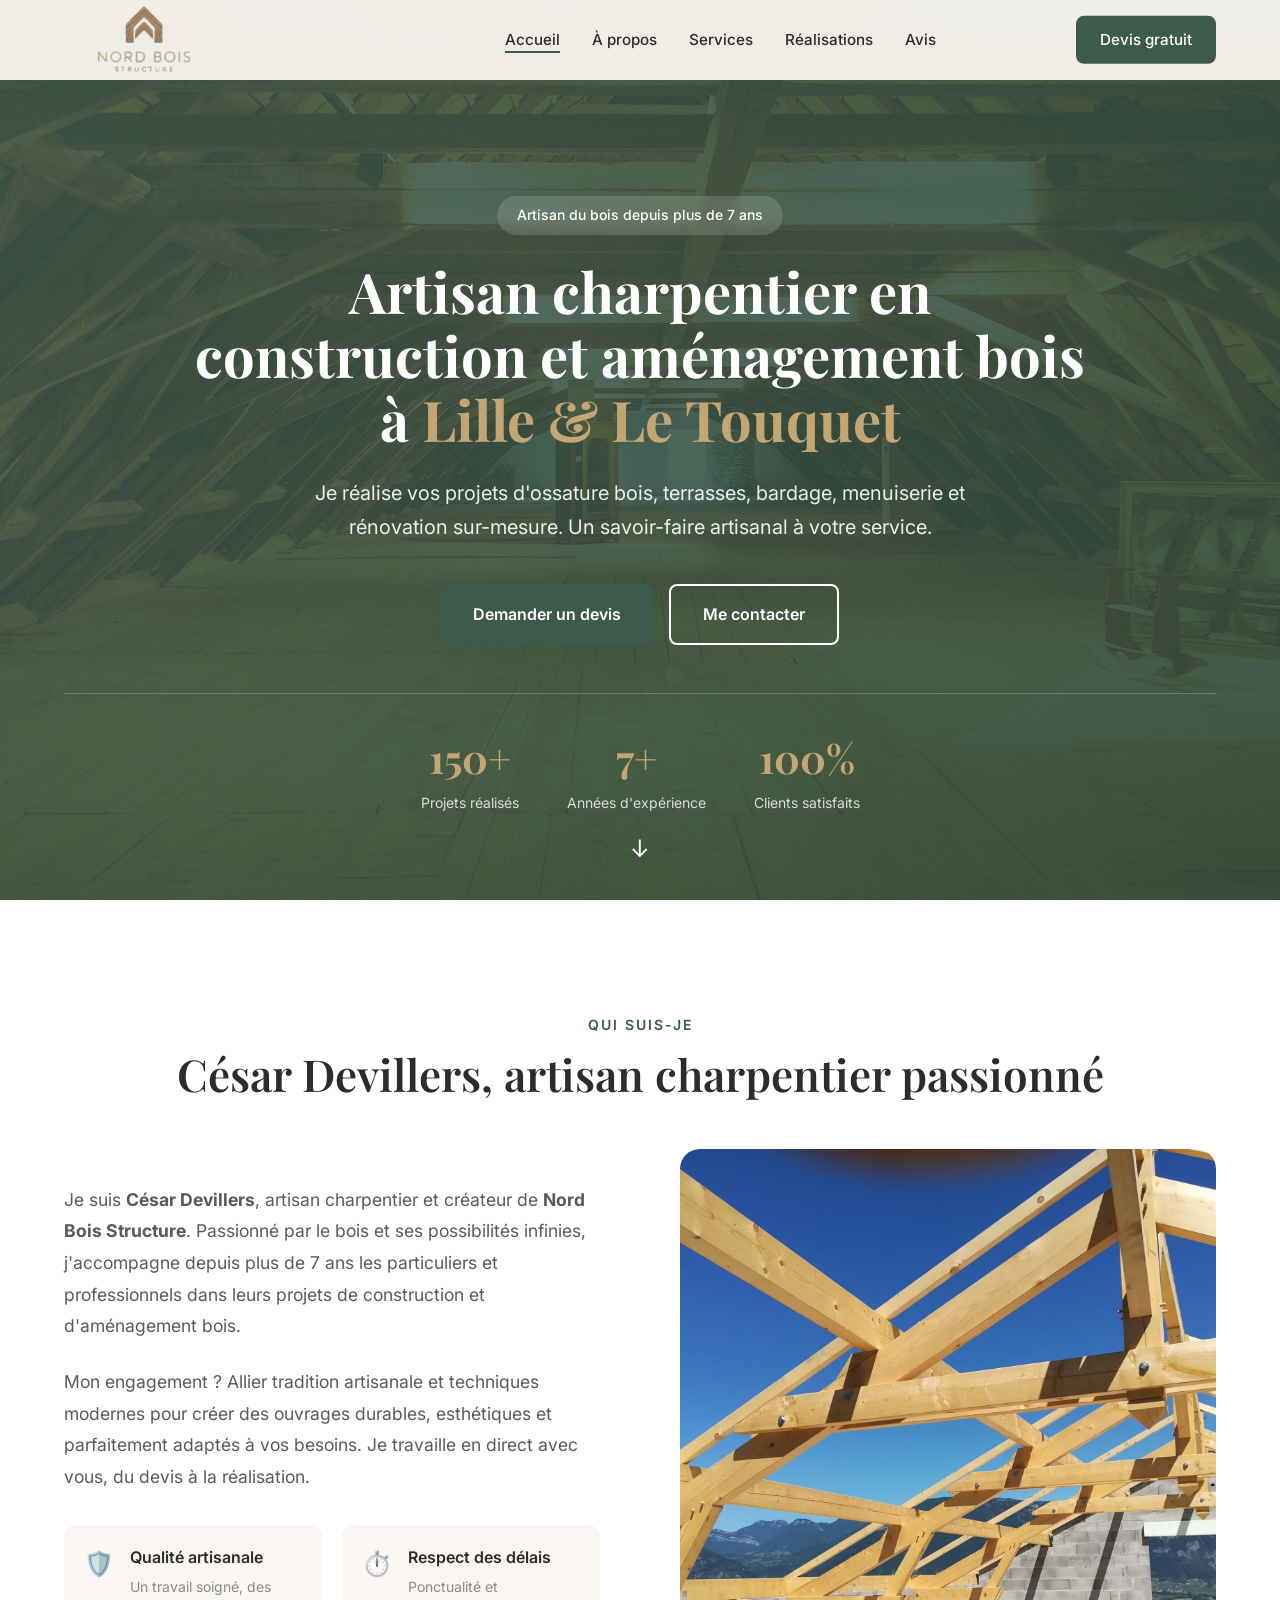
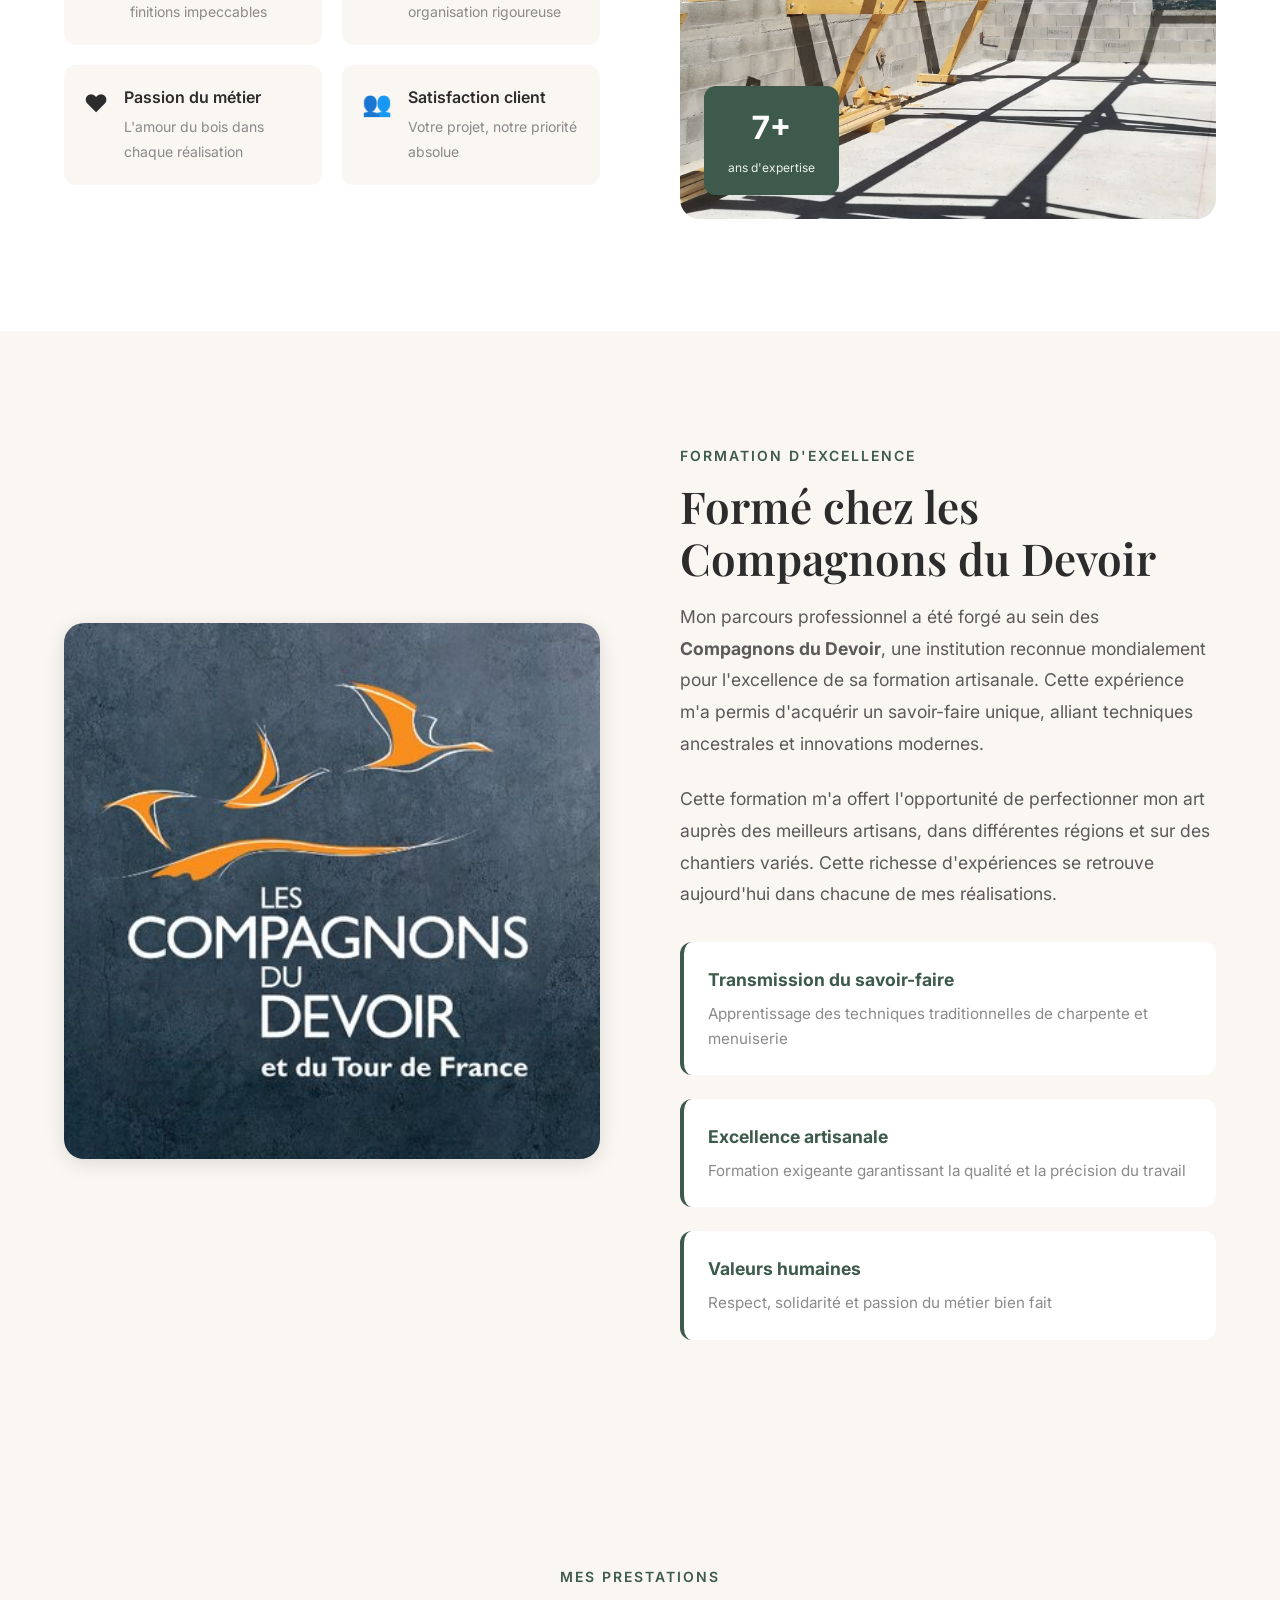
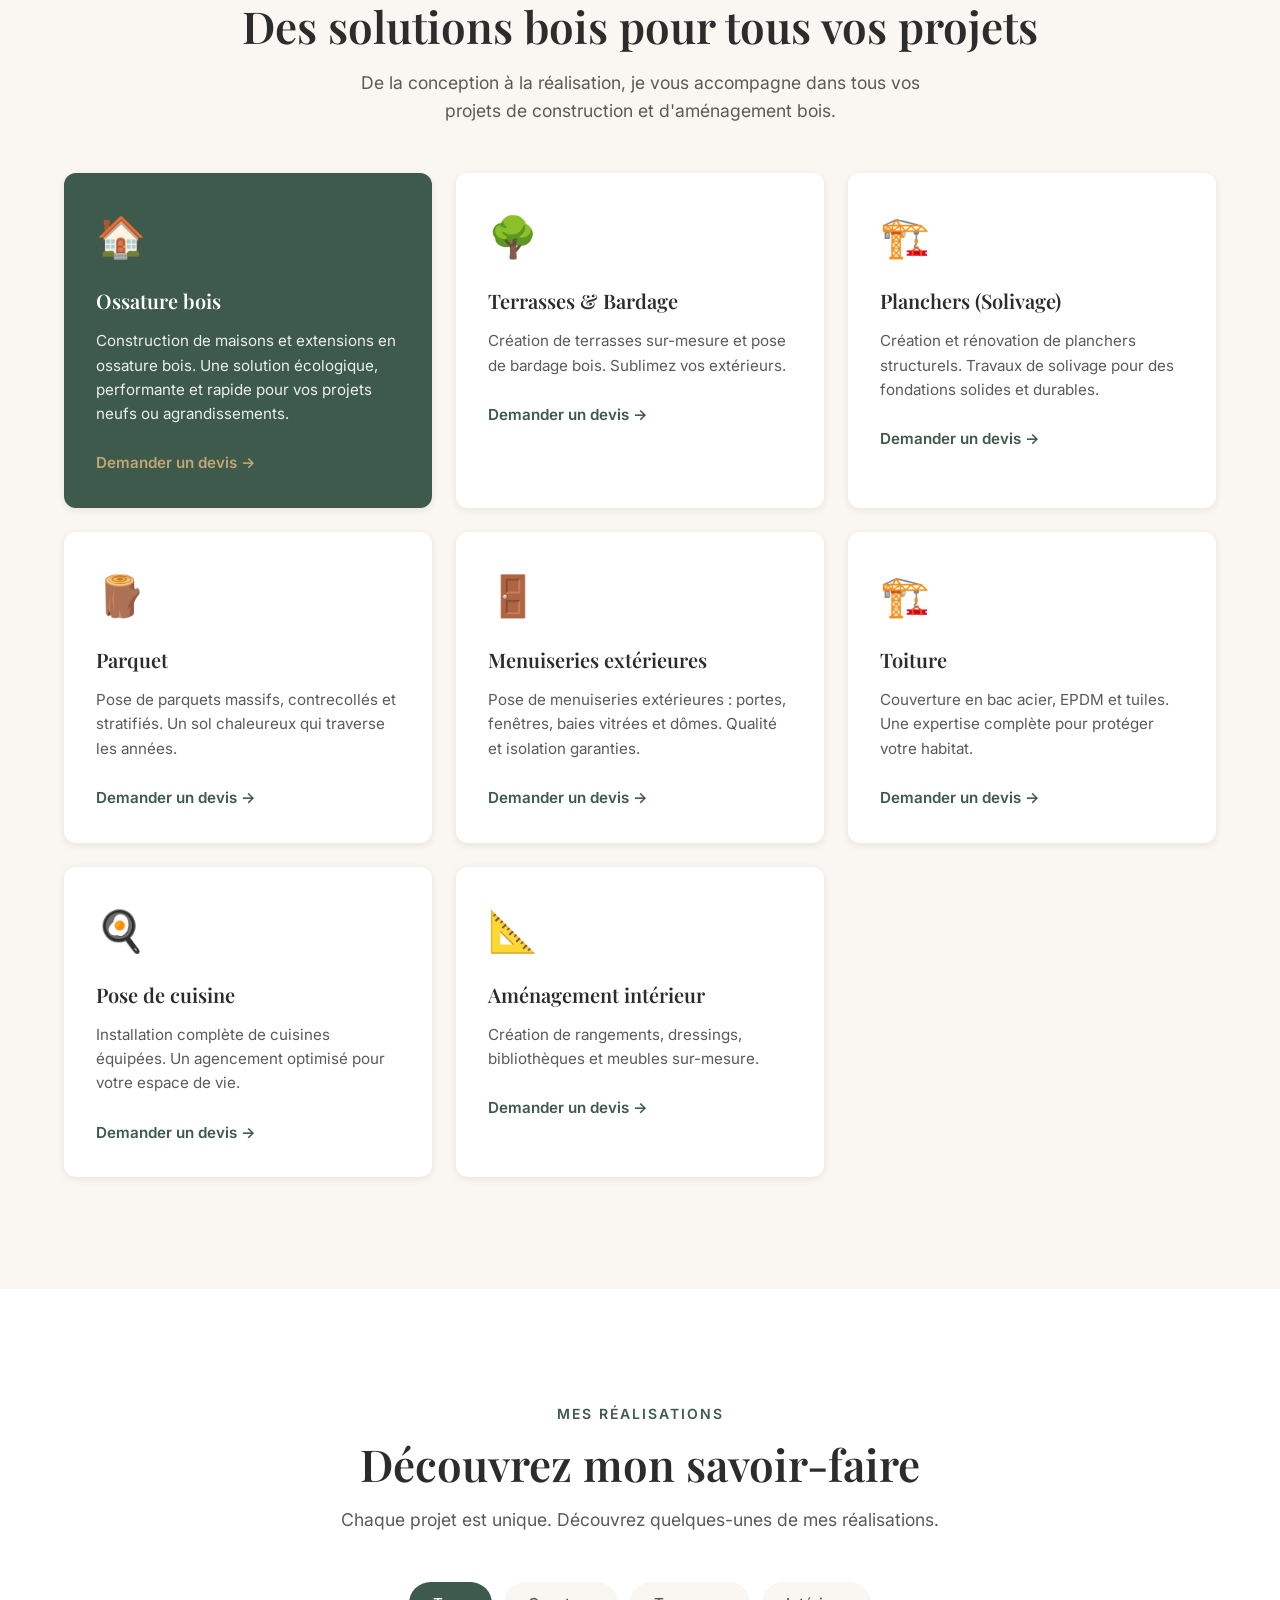
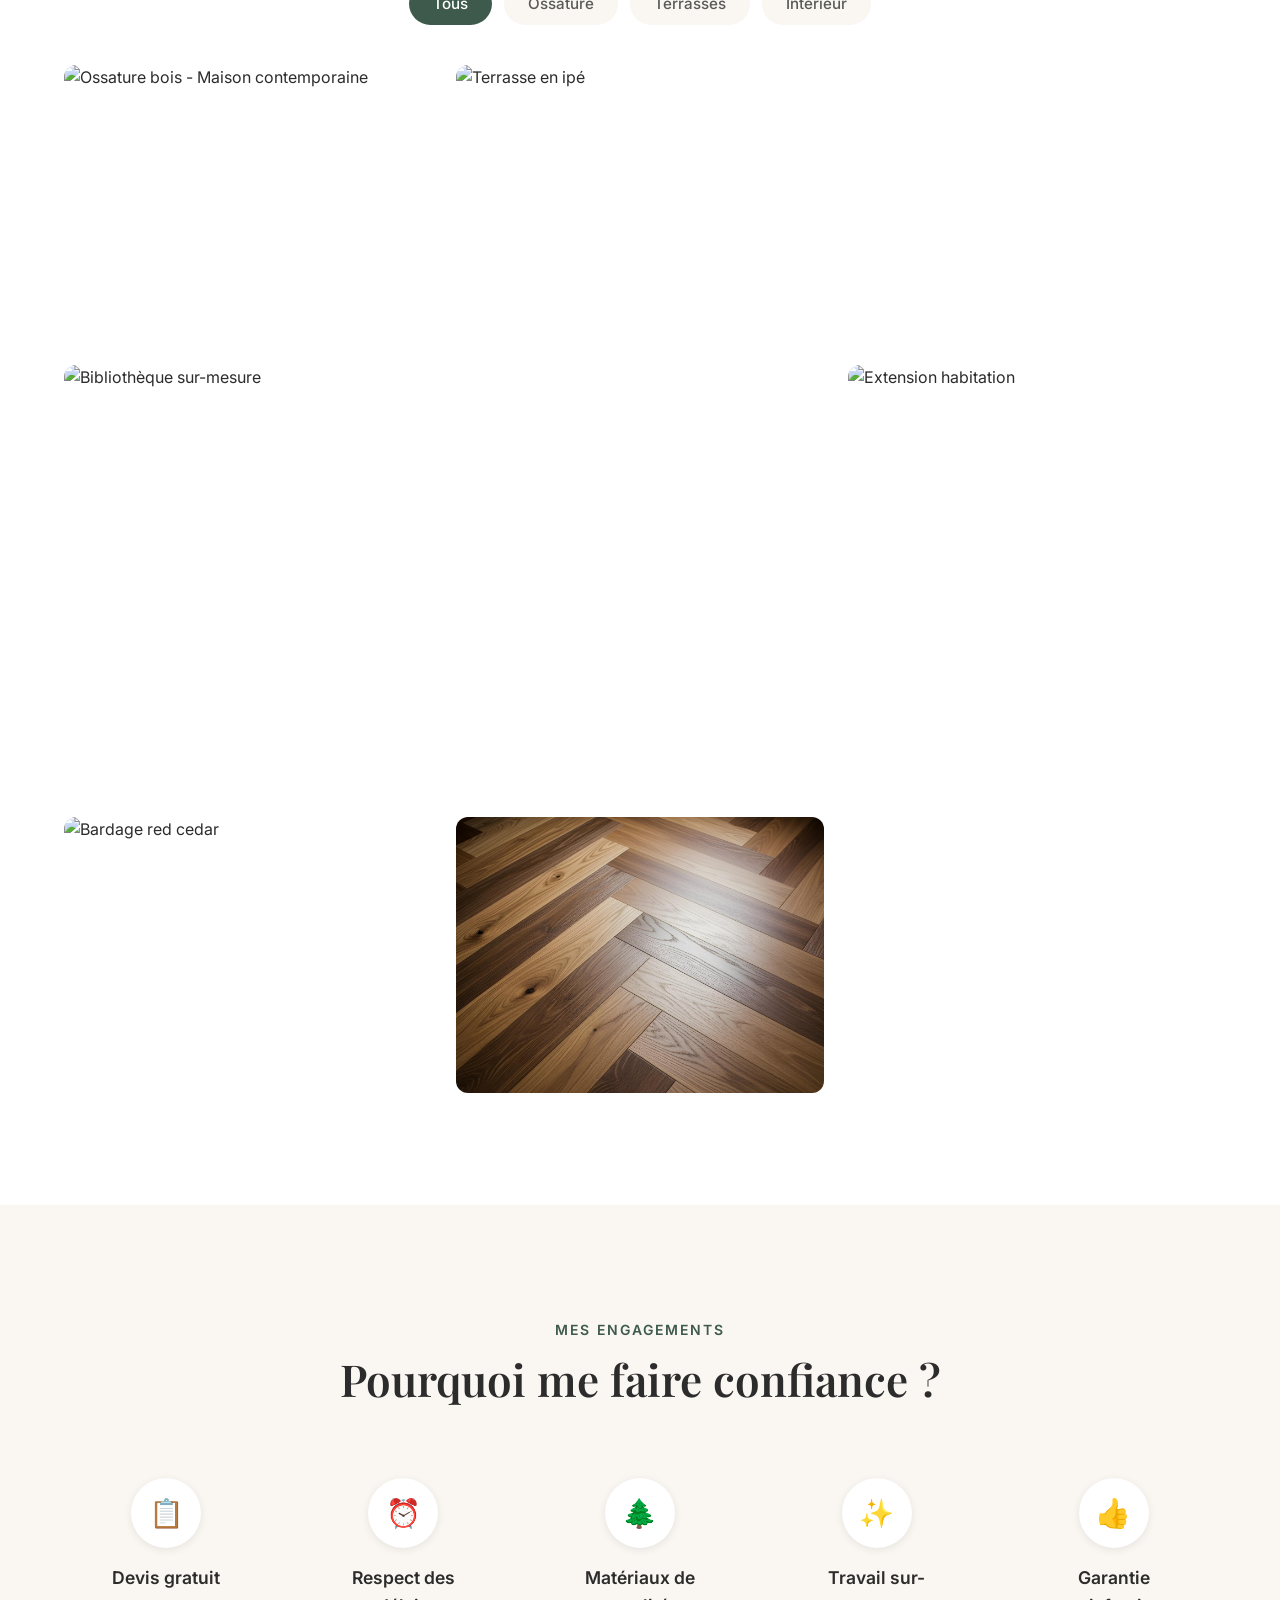
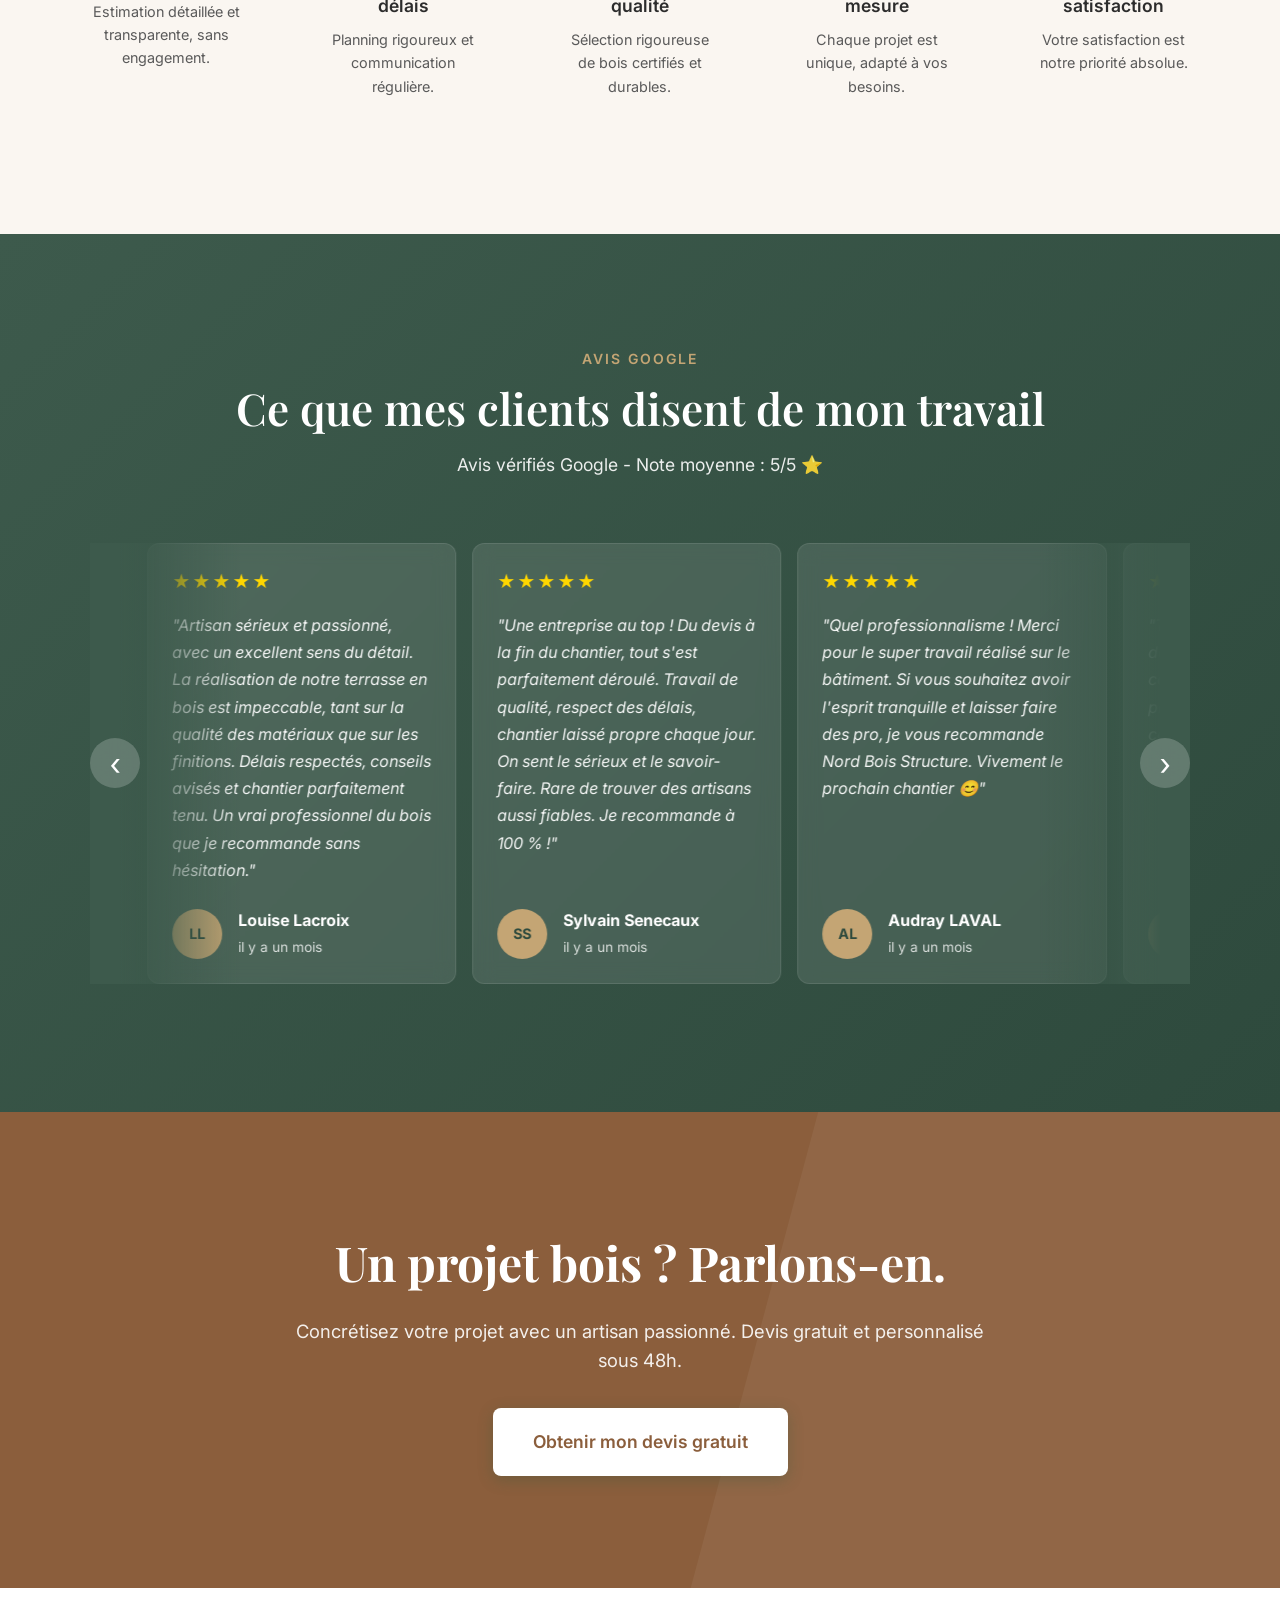
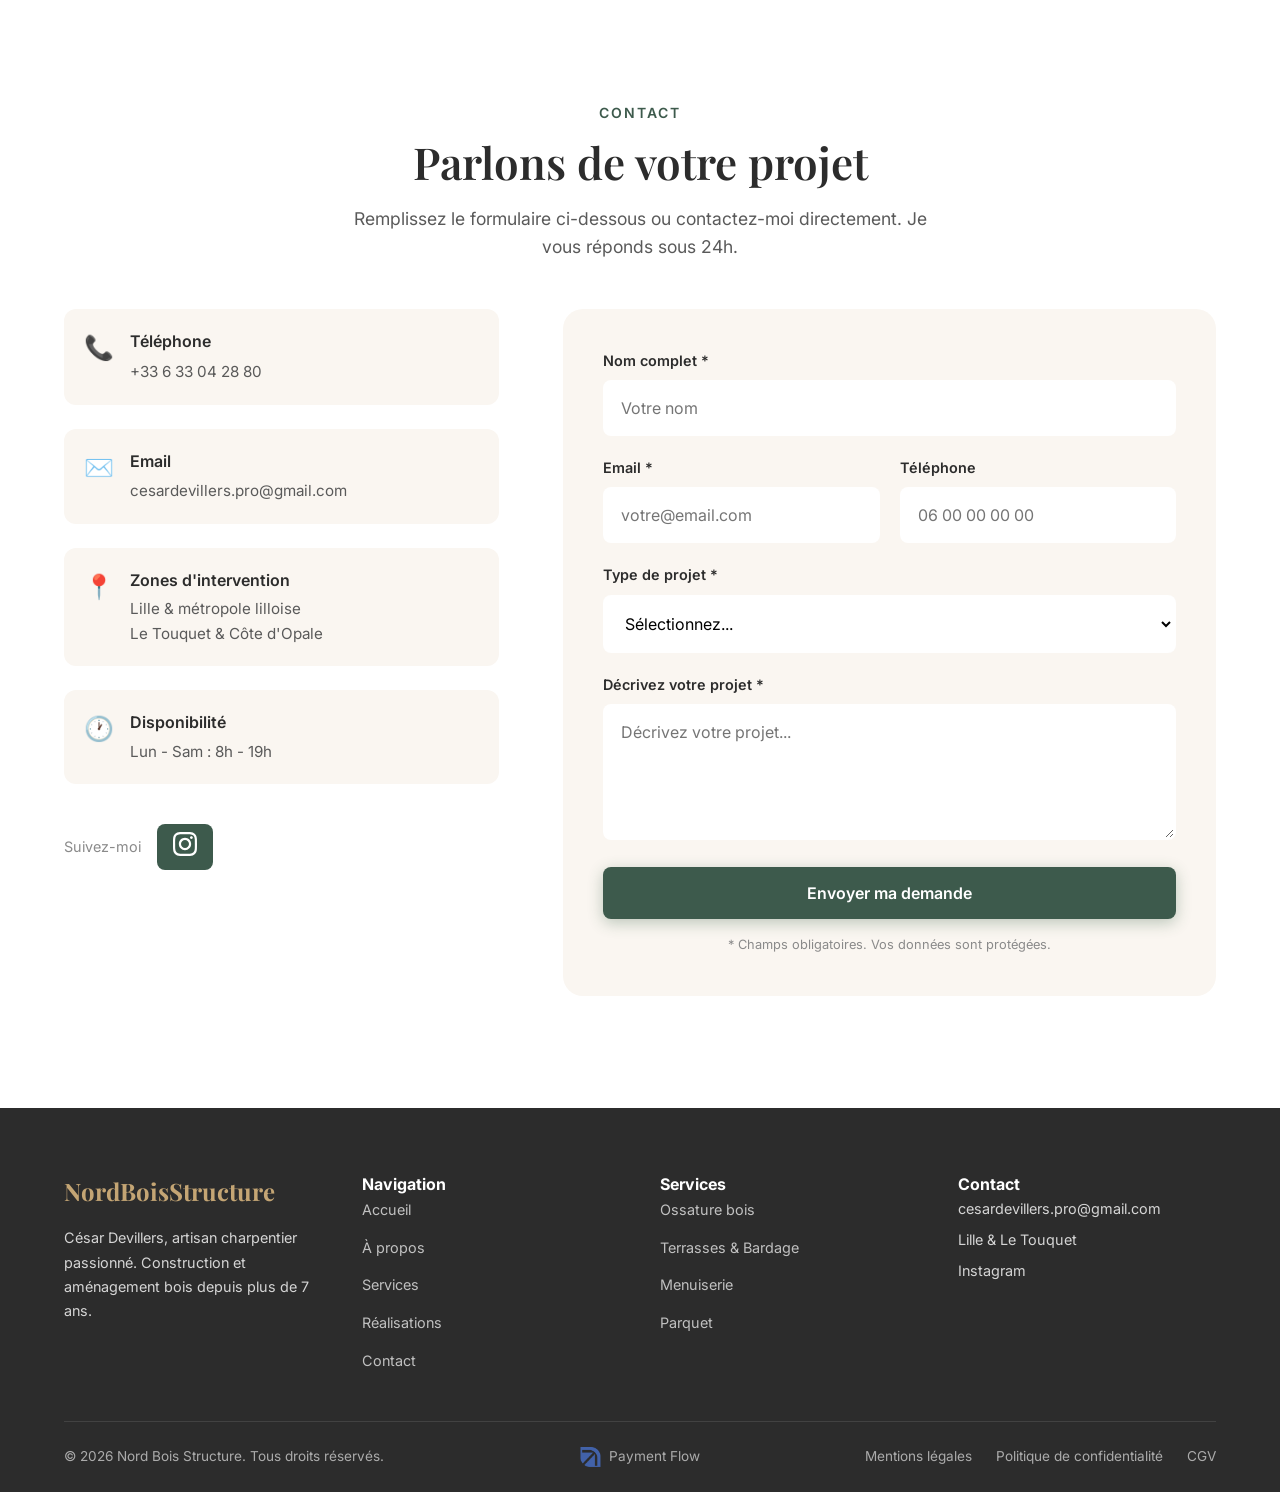
==== commit 04bd8d1c: "Footer: crédit Payment Flow centré, logo à gauche du texte, liens légaux à droite Co-Authored-By: Cl" ====
--- a/index.html
+++ b/index.html
@@ -354,7 +354,7 @@
                 <div class="footer__links"><h4>Services</h4><ul><li><a href="#services">Ossature bois</a></li><li><a href="#services">Terrasses & Bardage</a></li><li><a href="#services">Menuiserie</a></li><li><a href="#services">Parquet</a></li></ul></div>
                 <div class="footer__contact"><h4>Contact</h4><p>cesardevillers.pro@gmail.com</p><p>Lille & Le Touquet</p><a href="https://www.instagram.com/nordboisstructure/" target="_blank" rel="noopener">Instagram</a></div>
             </div>
-            <div class="footer__bottom"><p>© 2026 Nord Bois Structure. Tous droits réservés.</p><div class="footer__legal-links"><a href="mentions-legales.html">Mentions légales</a><a href="politique-confidentialite.html">Politique de confidentialité</a><a href="conditions-generales-vente.html">CGV</a></div><a href="https://www.payment-flow.fr" target="_blank" rel="noopener" class="footer__credit"><span>Site réalisé par Payment Flow</span><img src="Design sans titre (54).png" alt="Payment Flow" class="footer__credit-logo"></a></div>
+            <div class="footer__bottom"><p>© 2026 Nord Bois Structure. Tous droits réservés.</p><a href="https://www.payment-flow.fr" target="_blank" rel="noopener" class="footer__credit"><img src="Design sans titre (54).png" alt="Payment Flow" class="footer__credit-logo"><span>Payment Flow</span></a><div class="footer__legal-links"><a href="mentions-legales.html">Mentions légales</a><a href="politique-confidentialite.html">Politique de confidentialité</a><a href="conditions-generales-vente.html">CGV</a></div></div>
         </div>
     </footer>
 
--- a/css/style.css
+++ b/css/style.css
@@ -830,14 +830,16 @@
     align-items: center;
     gap: 1rem;
     padding: 1.5rem 0;
-}
+    position: relative;
+}
+.footer__bottom > p { flex: 1; }
 .footer__bottom p { font-size: 0.85rem; opacity: 0.6; }
 .footer__bottom a { font-size: 0.85rem; opacity: 0.6; }
 .footer__bottom a:hover { opacity: 1; }
 .footer__legal-links { display: flex; gap: 1.5rem; flex-wrap: wrap; }
 .footer__legal-links a { font-size: 0.85rem; opacity: 0.6; transition: var(--transition); }
 .footer__legal-links a:hover { opacity: 1; color: var(--color-accent); }
-.footer__credit { display: flex; align-items: center; gap: 0.5rem; text-decoration: none; opacity: 0.6; transition: var(--transition); }
+.footer__credit { display: flex; align-items: center; gap: 0.5rem; text-decoration: none; opacity: 0.6; transition: var(--transition); position: absolute; left: 50%; transform: translateX(-50%); }
 .footer__credit:hover { opacity: 1; }
 .footer__credit span { font-size: 0.85rem; color: inherit; white-space: nowrap; }
 .footer__credit-logo { height: 20px; width: auto; object-fit: contain; }
